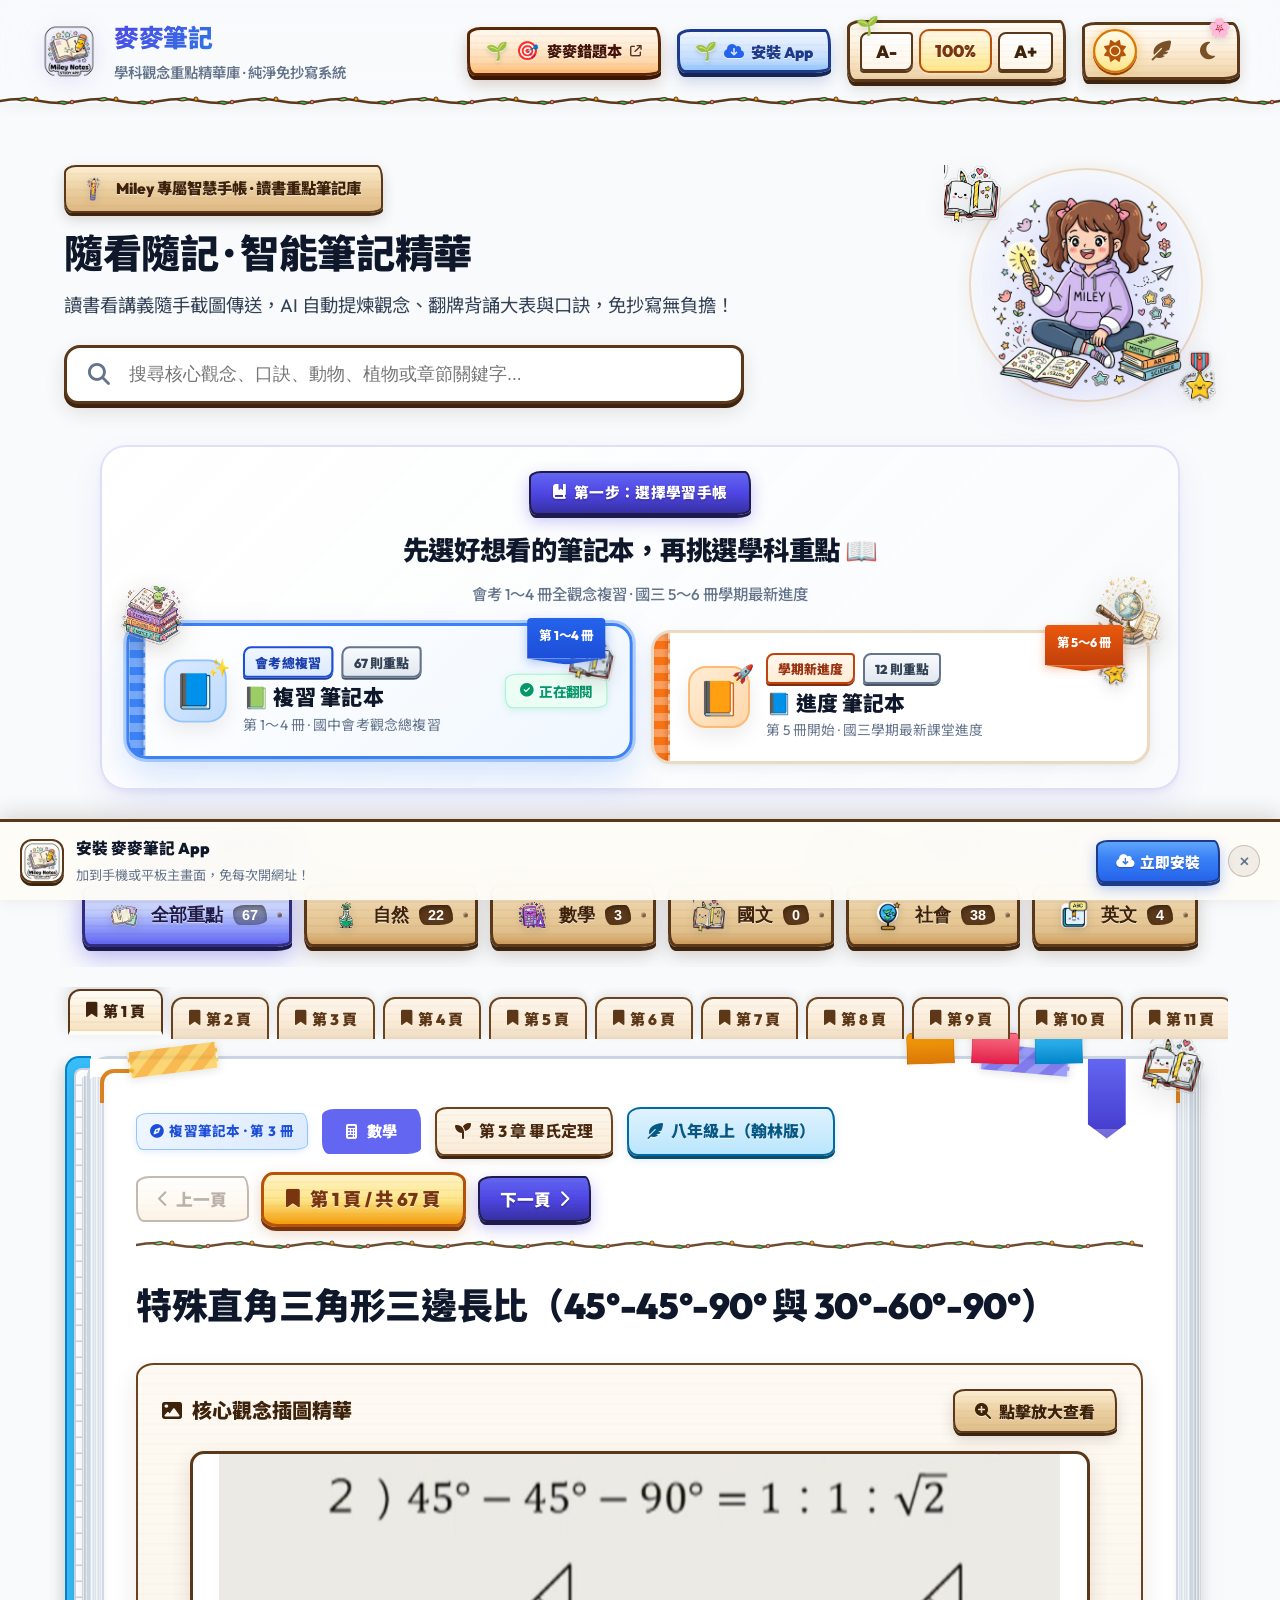
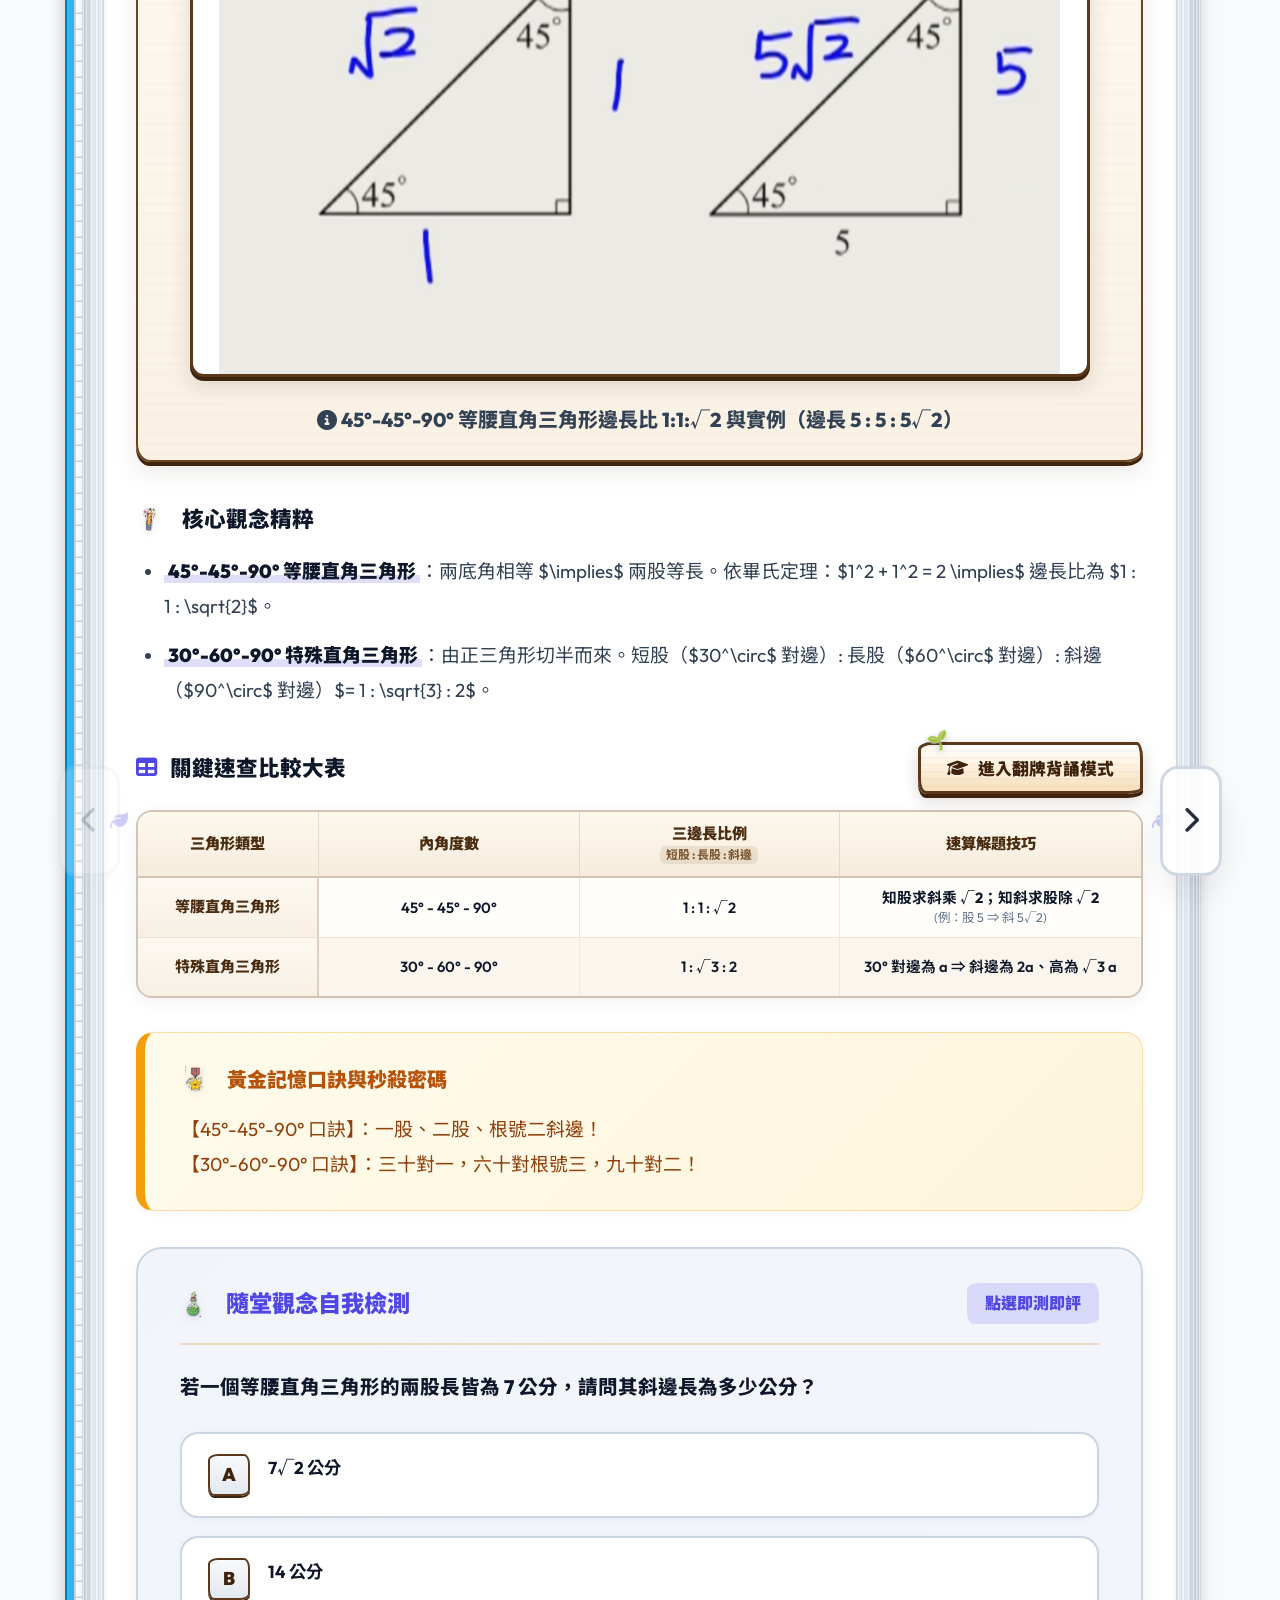
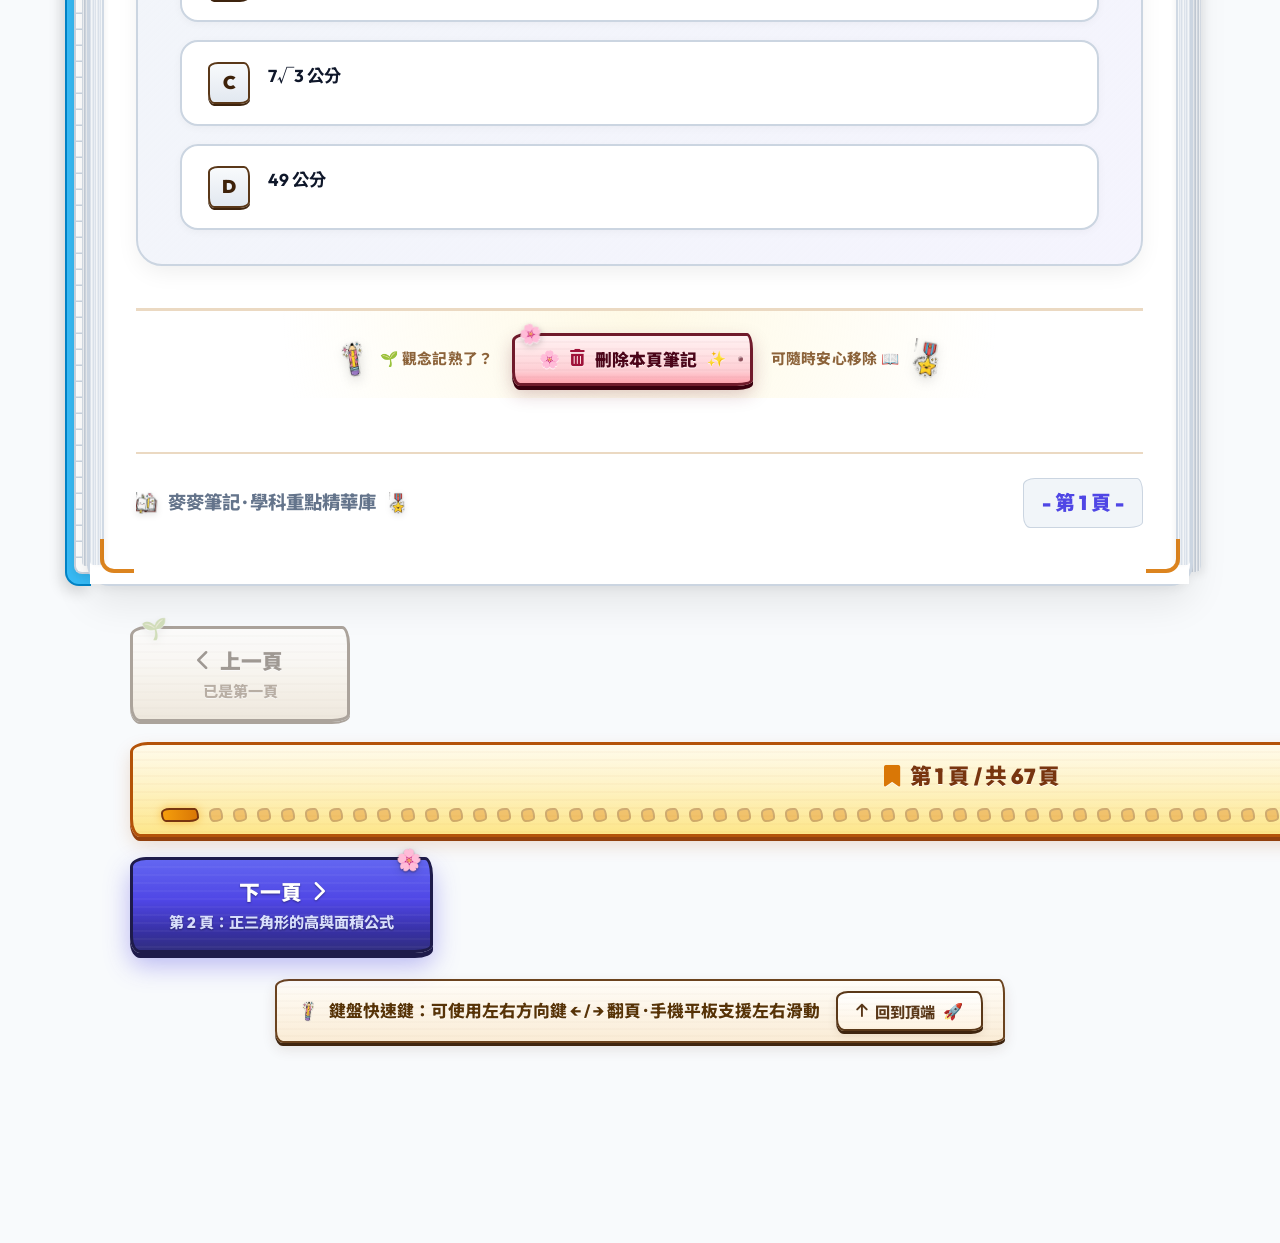
==== index.html @ 26e1e772 "feat(social): 收錄犯罪追訴與審判程序(告訴/告發/自首/公訴vs自訴)核心重點筆記" ====
<!DOCTYPE html>
<html lang="zh-TW" data-theme="light">
<head>
  <meta charset="UTF-8">
  <meta name="viewport" content="width=device-width, initial-scale=1.0, maximum-scale=5.0, user-scalable=yes">
  <link rel="icon" href="data:image/svg+xml,<svg xmlns=%22http://www.w3.org/2000/svg%22 viewBox=%220 0 100 100%22><text y=%22.9em%22 font-size=%2290%22>📚</text></svg>">
  <title>麥麥筆記 | 智慧手帳重點精華庫</title>

  <!-- PWA Manifest & Web App Meta -->
  <link rel="manifest" href="manifest.json">
  <meta name="theme-color" content="#4338ca">
  <meta name="mobile-web-app-capable" content="yes">
  <meta name="apple-mobile-web-app-capable" content="yes">
  <meta name="apple-mobile-web-app-status-bar-style" content="default">
  <meta name="apple-mobile-web-app-title" content="麥麥筆記">
  <link rel="apple-touch-icon" href="assets/icon-192.png">

  <!-- LINE 內嵌防呆、Standalone 檢測與 Service Worker 註冊 -->
  <script>
    (function() {
      try {
        var ua = (navigator.userAgent || '').toLowerCase();
        if (ua.indexOf('line') > -1 && window.location.search.indexOf('openExternalBrowser=1') === -1) {
          var sep = window.location.href.indexOf('?') > -1 ? '&' : '?';
          window.location.href = window.location.href + sep + 'openExternalBrowser=1';
        }
        var isPWA = (window.matchMedia && (
                        window.matchMedia('(display-mode: standalone)').matches ||
                        window.matchMedia('(display-mode: fullscreen)').matches ||
                        window.matchMedia('(display-mode: minimal-ui)').matches
                    )) ||
                    window.navigator.standalone === true ||
                    window.location.search.indexOf('source=pwa') !== -1 ||
                    localStorage.getItem('miley_notes_pwa_installed') === 'true';

        if (isPWA) {
          document.documentElement.classList.add('is-pwa-standalone');
        }
      } catch (e) {}

      // Service Worker 註冊與主動更新
      if ('serviceWorker' in navigator) {
        window.addEventListener('load', function() {
          navigator.serviceWorker.register('sw.js?v=106').then(function(reg) {
            if (typeof reg.update === 'function') reg.update();
          }).catch(function(err) {
            console.warn('SW register error:', err);
          });
        });
      }
    })();
  </script>
  
  <!-- Google Fonts & FontAwesome -->
  <link rel="preconnect" href="https://fonts.googleapis.com">
  <link rel="preconnect" href="https://fonts.gstatic.com" crossorigin>
  <link href="https://fonts.googleapis.com/css2?family=Outfit:wght@400;500;600;700;800;900&family=Noto+Sans+TC:wght@400;500;700;900&family=Fira+Code:wght@400;600&display=swap" rel="stylesheet">
  <link rel="stylesheet" href="https://cdnjs.cloudflare.com/ajax/libs/font-awesome/6.5.1/css/all.min.css">

  <!-- KaTeX for High Performance Math Formula Rendering -->
  <link rel="stylesheet" href="https://cdn.jsdelivr.net/npm/katex@0.16.8/dist/katex.min.css">
  <script defer src="https://cdn.jsdelivr.net/npm/katex@0.16.8/dist/katex.min.js"></script>
  <script defer src="https://cdn.jsdelivr.net/npm/katex@0.16.8/dist/contrib/auto-render.min.js"></script>

  <!-- Canvas Confetti for Celebration Effects -->
  <script src="https://cdn.jsdelivr.net/npm/canvas-confetti@1.6.0/dist/confetti.browser.min.js"></script>
  <!-- Project Stylesheet with Cache Buster -->
  <link rel="stylesheet" href="styles.css?v=3.3.0">
</head>
<body>

  <!-- Top Sticky Navigation Bar -->
  <nav class="top-nav">
    <div class="brand-section">
      <div class="logo-badge">
        <img src="images/illustrations/miley_brand_logo.png" alt="麥麥筆記" class="brand-logo-img">
      </div>
      <div class="brand-text">
        <h1>麥麥筆記 <span style="font-size: 0.9rem; font-weight: 700; opacity: 0.85; color: var(--primary);">Miley Notes</span></h1>
        <p>學科觀念重點精華庫 · 純淨免抄寫系統</p>
      </div>
    </div>

    <div class="top-controls">
      <!-- Cross-Link: 麥麥錯題本雙向傳送門捷徑 (卡通手繪木牌方塊) -->
      <a href="https://b0987498500-ops.github.io/Miley-wrong-book/" target="_blank" rel="noopener noreferrer" class="cross-link-portal-btn" title="前往麥麥錯題本">
        <span class="portal-wood-sprout" aria-hidden="true">🌱</span>
        <span class="cross-link-icon">🎯</span>
        <span class="cross-link-text">麥麥錯題本</span>
        <i class="fa-solid fa-arrow-up-right-from-square portal-arrow-icon" style="font-size: 0.72rem; opacity: 0.85;"></i>
      </a>

      <!-- PWA Install Button (頂部木牌安裝按鈕，已安裝App時自動隱藏) -->
      <button id="btn-top-install" class="top-install-btn" title="安裝 麥麥筆記 App 到手機或電腦" onclick="triggerPWAInstall()">
        <span class="install-wood-sprout" aria-hidden="true">🌱</span>
        <i class="fa-solid fa-cloud-arrow-down install-icon"></i>
        <span class="install-text">安裝 App</span>
      </button>

      <!-- Font Size Controller: 超有感字體放大器 (木牌造型) -->
      <div class="font-control-group" title="字體大小調節">
        <button id="btn-font-dec" class="font-btn" aria-label="縮小字體">A-</button>
        <span id="font-scale-label" class="font-scale-display">100%</span>
        <button id="btn-font-inc" class="font-btn" aria-label="放大字體">A+</button>
      </div>

      <!-- Theme Selector -->
      <div class="theme-selector" title="外觀主題切換">
        <button class="theme-btn active" data-theme="light" title="清新亮色"><i class="fa-solid fa-sun"></i></button>
        <button class="theme-btn" data-theme="eyecare" title="溫和護眼"><i class="fa-solid fa-feather-pointed"></i></button>
        <button class="theme-btn" data-theme="dark" title="沉浸深色"><i class="fa-solid fa-moon"></i></button>
      </div>
    </div>
  </nav>

  <!-- Main Container -->
  <main class="main-container">
    <!-- Hero & Search Section with Cute Vector Line Art Mascot -->
    <header class="hero-banner">
      <div class="hero-content-wrapper">
        <div class="hero-text-side">
          <div class="hero-cute-badge">
            <img src="images/illustrations/sticker_pencil.png" alt="魔法鉛筆" class="hero-badge-sticker">
            <span>Miley 專屬智慧手帳 · 讀書重點筆記庫</span>
          </div>
          <h2>隨看隨記 · 智能筆記精華</h2>
          <p class="hero-desc">讀書看講義隨手截圖傳送，AI 自動提煉觀念、翻牌背誦大表與口訣，<span class="text-nowrap">免抄寫無負擔！</span></p>
          
          <div class="search-wrapper">
            <i class="fa-solid fa-magnifying-glass search-icon"></i>
            <input type="text" id="search-input" class="search-input" placeholder="搜尋核心觀念、口訣、動物、植物或章節關鍵字..." autocomplete="off">
          </div>
        </div>

        <div class="hero-mascot-side">
          <div class="hero-mascot-frame">
            <img src="images/illustrations/miley_mascot.png" alt="麥麥吉祥物" class="hero-mascot-img">
            <img src="images/illustrations/sticker_book.png" alt="書本貼紙" class="mascot-float-sticker sticker-float-book">
            <img src="images/illustrations/sticker_star.png" alt="星星獎章" class="mascot-float-sticker sticker-float-star">
          </div>
        </div>
      </div>
    </header>

    <!-- Notebook Selector Deck (兩本手帳筆記本：複習 1~4 冊 vs. 進度 5~6 冊) -->
    <section class="notebook-shelf-container" aria-label="學習手帳筆記本選擇">
      <div class="notebook-shelf-header">
        <div class="shelf-decor-illustration decor-shelf-left" aria-hidden="true">
          <img src="images/illustrations/decor_books_stack.png" alt="書堆裝飾" class="shelf-decor-img">
        </div>
        <div class="shelf-pill-tag">
          <i class="fa-solid fa-book-bookmark"></i>
          <span>第一步：選擇學習手帳</span>
        </div>
        <h3 class="shelf-title">先選好想看的筆記本，再挑選學科重點 📖</h3>
        <p class="shelf-subtitle">會考 1～4 冊全觀念複習 · 國三 5～6 冊學期最新進度</p>
        <div class="shelf-decor-illustration decor-shelf-right" aria-hidden="true">
          <img src="images/illustrations/decor_study_globe.png" alt="地球儀裝飾" class="shelf-decor-img">
        </div>
      </div>

      <div class="notebook-cards-grid">
        <!-- 筆記本 1: 複習手帳 (第 1～4 冊) -->
        <button type="button" class="notebook-card active nb-review-card" data-stage="review" id="nb-card-review" aria-pressed="true">
          <div class="nb-leather-band"></div>
          <div class="nb-ribbon-bookmark">
            <span class="ribbon-tail"></span>
            <span class="ribbon-text">第 1～4 冊</span>
          </div>
          <div class="nb-card-inner">
            <div class="nb-cover-icon-wrap">
              <span class="nb-cover-emoji">📘</span>
              <div class="nb-cover-sparkle">✨</div>
            </div>
            <div class="nb-card-details">
              <div class="nb-badge-row">
                <span class="nb-type-pill pill-review">會考總複習</span>
                <span class="nb-count-pill" id="badge-review-total">8 則重點</span>
              </div>
              <h4 class="nb-book-title">📗 複習 筆記本</h4>
              <p class="nb-book-desc">第 1～4 冊 · 國中會考觀念總複習</p>
            </div>
            <img src="images/illustrations/sticker_book.png" alt="書本魔法貼紙" class="nb-floating-sticker nb-sticker-book" loading="lazy">
            <div class="nb-active-stamp">
              <i class="fa-solid fa-circle-check"></i>
              <span>正在翻閱</span>
            </div>
          </div>
        </button>

        <!-- 筆記本 2: 進度手帳 (第 5～6 冊) -->
        <button type="button" class="notebook-card nb-progress-card" data-stage="progress" id="nb-card-progress" aria-pressed="false">
          <div class="nb-leather-band"></div>
          <div class="nb-ribbon-bookmark progress-ribbon">
            <span class="ribbon-tail"></span>
            <span class="ribbon-text">第 5～6 冊</span>
          </div>
          <div class="nb-card-inner">
            <div class="nb-cover-icon-wrap">
              <span class="nb-cover-emoji">📙</span>
              <div class="nb-cover-sparkle">🚀</div>
            </div>
            <div class="nb-card-details">
              <div class="nb-badge-row">
                <span class="nb-type-pill pill-progress">學期新進度</span>
                <span class="nb-count-pill" id="badge-progress-total">3 則重點</span>
              </div>
              <h4 class="nb-book-title">📘 進度 筆記本</h4>
              <p class="nb-book-desc">第 5 冊開始 · 國三學期最新課堂進度</p>
            </div>
            <img src="images/illustrations/sticker_star.png" alt="星星獎章貼紙" class="nb-floating-sticker nb-sticker-star" loading="lazy">
            <div class="nb-active-stamp">
              <i class="fa-solid fa-circle-check"></i>
              <span>正在翻閱</span>
            </div>
          </div>
        </button>
      </div>
    </section>

    <!-- Subject Tabs with Cute Hand-Drawn Wooden Plank Buttons (第二步：挑選學科) -->
    <div class="tabs-scroll-container">
      <div class="subject-step-bar">
        <span class="subject-step-tag"><i class="fa-solid fa-arrow-down-long"></i> 第二步：挑選學科重點</span>
        <span class="current-stage-indicator" id="current-stage-indicator">目前手帳：<b>📘 第 1～4 冊 複習手帳</b></span>
      </div>
      <div class="subject-tabs">
        <button class="subject-tab-btn active tab-btn-all" data-subject="all">
          <img src="images/illustrations/tab_all.png" alt="全部" class="tab-cute-icon">
          <span>全部重點</span>
          <span class="badge-count">4</span>
        </button>
        <button class="subject-tab-btn tab-btn-science" data-subject="science">
          <img src="images/illustrations/tab_science.png" alt="自然" class="tab-cute-icon">
          <span>自然</span>
          <span class="badge-count">4</span>
        </button>
        <button class="subject-tab-btn tab-btn-math" data-subject="math">
          <img src="images/illustrations/tab_math.png" alt="數學" class="tab-cute-icon">
          <span>數學</span>
          <span class="badge-count">0</span>
        </button>
        <button class="subject-tab-btn tab-btn-chinese" data-subject="chinese">
          <img src="images/illustrations/tab_chinese.png" alt="國文" class="tab-cute-icon">
          <span>國文</span>
          <span class="badge-count">0</span>
        </button>
        <button class="subject-tab-btn tab-btn-social" data-subject="social">
          <img src="images/illustrations/tab_social.png" alt="社會" class="tab-cute-icon">
          <span>社會</span>
          <span class="badge-count">1</span>
        </button>
        <button class="subject-tab-btn tab-btn-english" data-subject="english">
          <img src="images/illustrations/tab_english.png" alt="英文" class="tab-cute-icon">
          <span>英文</span>
          <span class="badge-count">0</span>
        </button>
      </div>
    </div>



    <!-- Dynamic Notes Container (Book Mode / List Mode) -->
    <section id="notes-container" class="notes-content-area">
      <!-- Injected by app.js -->
    </section>
  </main>

  <!-- Cute Floating Back-to-Top Button (不管在哪裡都能一鍵秒回頂端) -->
  <button id="btn-back-to-top" class="back-to-top-btn" onclick="scrollToTop()" aria-label="回到最頂端" title="飛回頂端 🚀">
    <div class="btt-inner">
      <span class="btt-sprout" aria-hidden="true">🌱</span>
      <div class="btt-avatar-box">
        <img src="images/illustrations/miley_mascot.png" alt="麥麥" class="btt-avatar-img">
        <span class="btt-sparkle" aria-hidden="true">✨</span>
      </div>
      <div class="btt-arrow-icon" aria-hidden="true">
        <i class="fa-solid fa-chevron-up"></i>
      </div>
      <span class="btt-label">回頂端</span>
    </div>
    <div class="btt-tooltip" aria-hidden="true">
      <span>咻～回到最上方！🚀</span>
    </div>
  </button>

  <!-- High Definition Image Lightbox Modal -->
  <div id="image-lightbox" class="image-lightbox" onclick="closeLightbox(event)">
    <div class="lightbox-dialog" onclick="event.stopPropagation()">
      <button class="lightbox-close-btn" onclick="closeLightbox()" title="關閉放大視窗 (Esc)">&times;</button>
      <img id="lightbox-img" src="" alt="教學重點高清大圖">
      <div id="lightbox-caption" class="lightbox-caption"></div>
    </div>
  </div>

  <!-- 刪除本頁筆記二次確認彈窗 -->
  <div id="delete-confirm-modal" class="modal-backdrop-custom" onclick="closeDeleteModal(event)">
    <div class="modal-dialog-custom delete-dialog" onclick="event.stopPropagation()">
      <button class="modal-close-icon" onclick="closeDeleteModal()" title="關閉">&times;</button>
      <div class="modal-cute-mascot-header">
        <div class="modal-mascot-frame">
          <img src="images/illustrations/miley_mascot.png" alt="麥麥吉祥物" class="modal-mascot-img">
          <img src="images/illustrations/sticker_star.png" alt="星星獎章" class="modal-mascot-sparkle-star">
        </div>
        <div class="modal-cute-wood-badge">
          <span>🌱 手帳筆記整理 · 依需留存</span>
        </div>
      </div>
      <h3 class="modal-title">確定要刪除這頁筆記嗎？</h3>
      <div class="delete-note-preview" id="delete-note-preview-title">
        <!-- 顯示要刪除的筆記標題 -->
      </div>
      <p class="modal-tip">
        <i class="fa-solid fa-circle-info"></i> 觀念都已經熟記了嗎？確認刪除後將會直接從手帳中移除喔！
      </p>
      <div class="modal-btn-row">
        <button type="button" class="btn-modal-cancel" onclick="closeDeleteModal()">
          <i class="fa-solid fa-arrow-left"></i> 取消保留
        </button>
        <button type="button" class="btn-modal-confirm-delete" id="btn-confirm-delete" onclick="executeDeleteCurrentNote()">
          <i class="fa-solid fa-trash-can"></i> 確認刪除本頁
        </button>
      </div>
    </div>
  </div>

  <!-- App Bottom Install Prompt Bar (手機/平板常駐安裝提示條，Standalone模式自動隱藏) -->
  <div id="pwa-bottom-bar" class="pwa-bottom-install-banner">
    <div class="pwa-bottom-content">
      <img src="assets/icon-192.png" alt="麥麥筆記" class="pwa-banner-icon">
      <div class="pwa-banner-text">
        <strong>安裝 麥麥筆記 App</strong>
        <span>加到手機或平板主畫面，免每次開網址！</span>
      </div>
    </div>
    <div class="pwa-banner-actions">
      <button class="btn-pwa-install-action" onclick="triggerPWAInstall()">
        <i class="fa-solid fa-cloud-arrow-down"></i> 立即安裝
      </button>
      <button class="btn-pwa-banner-close" onclick="dismissPWABanner()" title="關閉提示" aria-label="關閉提示">&times;</button>
    </div>
  </div>

  <!-- iOS Safari 加入主畫面教學彈窗 -->
  <div id="iosInstallModal" class="modal-backdrop-custom hidden" onclick="closeModalOnBackdrop(event, 'iosInstallModal')">
    <div class="modal-dialog-custom guide-dialog" onclick="event.stopPropagation()">
      <button class="modal-close-icon" onclick="document.getElementById('iosInstallModal').classList.add('hidden')" title="關閉">&times;</button>
      <div class="modal-cute-mascot-header">
        <div class="modal-mascot-frame">
          <img src="assets/icon-192.png" alt="麥麥筆記 App" class="modal-mascot-img" style="border-radius: 16px;">
          <img src="images/illustrations/sticker_star.png" alt="星星獎章" class="modal-mascot-sparkle-star">
        </div>
        <div class="modal-cute-wood-badge">
          <span>🍏 iPhone / iPad 加入桌面教學</span>
        </div>
      </div>
      <h3 class="modal-title">加到主畫面 · 就像原生 App！</h3>
      <div class="guide-steps-list">
        <div class="guide-step-item">
          <div class="step-num">1</div>
          <div class="step-detail">點擊 Safari 瀏覽器底部的 <strong>「分享」圖示 📤</strong>（方框帶向上箭頭）</div>
        </div>
        <div class="guide-step-item">
          <div class="step-num">2</div>
          <div class="step-detail">在分享選單中往下滑動，點選 <strong>「加入主畫面」 ➕</strong></div>
        </div>
        <div class="guide-step-item">
          <div class="step-num">3</div>
          <div class="step-detail">點擊右上角的 <strong>「新增」</strong>，即可隨時在桌面一鍵開啟手帳筆記！</div>
        </div>
      </div>
      <div class="modal-btn-row" style="margin-top: 18px;">
        <button type="button" class="btn-modal-cancel" style="flex: 1;" onclick="document.getElementById('iosInstallModal').classList.add('hidden')">
          我知道了 👍
        </button>
      </div>
    </div>
  </div>

  <!-- Android / 桌面通用安裝教學彈窗 (備援) -->
  <div id="androidInstallGuideModal" class="modal-backdrop-custom hidden" onclick="closeModalOnBackdrop(event, 'androidInstallGuideModal')">
    <div class="modal-dialog-custom guide-dialog" onclick="event.stopPropagation()">
      <button class="modal-close-icon" onclick="document.getElementById('androidInstallGuideModal').classList.add('hidden')" title="關閉">&times;</button>
      <div class="modal-cute-mascot-header">
        <div class="modal-mascot-frame">
          <img src="assets/icon-192.png" alt="麥麥筆記 App" class="modal-mascot-img" style="border-radius: 16px;">
          <img src="images/illustrations/sticker_star.png" alt="星星獎章" class="modal-mascot-sparkle-star">
        </div>
        <div class="modal-cute-wood-badge">
          <span>📲 安裝至主畫面教學</span>
        </div>
      </div>
      <h3 class="modal-title">加到主畫面 · 隨點隨開</h3>
      <div class="guide-steps-list">
        <div class="guide-step-item">
          <div class="step-num">1</div>
          <div class="step-detail">點擊瀏覽器右上角的 <strong>選單圖示 ⋮</strong></div>
        </div>
        <div class="guide-step-item">
          <div class="step-num">2</div>
          <div class="step-detail">選擇 <strong>「安裝應用程式」</strong> 或 <strong>「加到主畫面」</strong></div>
        </div>
        <div class="guide-step-item">
          <div class="step-num">3</div>
          <div class="step-detail">確認新增後，就能直接在桌面開啟麥麥筆記 App 囉！</div>
        </div>
      </div>
      <div class="modal-btn-row" style="margin-top: 18px;">
        <button type="button" class="btn-modal-cancel" style="flex: 1;" onclick="document.getElementById('androidInstallGuideModal').classList.add('hidden')">
          我知道了 👍
        </button>
      </div>
    </div>
  </div>

  <!-- Scripts with Cache Buster -->
  <script src="notes_data.js?v=2.8.3"></script>
  <script src="app.js?v=2.8.3"></script>
</body>
</html>
---- styles.css ----
/* 麥麥筆記 (Miley's Study Notes) - 旗艦大字護眼 UI/UX 尊榮版 v1.1.0 */

:root {
  --font-scale: 1.0;
  
  /* Primary & Brand */
  --primary: #4f46e5;
  --primary-hover: #4338ca;
  --primary-light: #eef2ff;
  --primary-glow: rgba(79, 70, 229, 0.25);
  
  /* Subject Colors */
  --subj-math: #6366f1;
  --subj-science: #10b981;
  --subj-chinese: #f43f5e;
  --subj-social: #f59e0b;
  --subj-english: #06b6d4;
  
  /* Light Theme */
  --bg-body: #f8fafc;
  --bg-surface: #ffffff;
  --bg-card: #ffffff;
  --bg-secondary: #f1f5f9;
  --bg-table-header: #eef2ff;
  --bg-table-zebra: #fcfdfe;
  --border-color: #cbd5e1;
  --border-subtle: #e2e8f0;
  
  --text-primary: #0f172a;
  --text-secondary: #334155;
  --text-muted: #64748b;
  
  --callout-bg: #fffbeb;
  --callout-border: #f59e0b;
  --callout-text: #92400e;
  
  --example-bg: #ecfdf5;
  --example-border: #10b981;
  --example-text: #065f46;
  
  --shadow-sm: 0 2px 8px rgba(0, 0, 0, 0.04);
  --shadow-md: 0 8px 24px -4px rgba(0, 0, 0, 0.08);
  --shadow-lg: 0 18px 40px -6px rgba(0, 0, 0, 0.12);
  --shadow-xl: 0 24px 56px -8px rgba(79, 70, 229, 0.15);
  
  --radius-sm: 12px;
  --radius-md: 18px;
  --radius-lg: 26px;
  --radius-full: 12px 6px 14px 7px / 7px 14px 6px 12px;
  
  --transition: all 0.24s cubic-bezier(0.4, 0, 0.2, 1);

  /* Open Book Design Tokens */
  --book-leather: #312e81;
  --book-edge-shadow: rgba(0, 0, 0, 0.16);
  --book-corner-gold: #d97706;
  --book-spine-gutter: rgba(0, 0, 0, 0.06);
  --book-paper-glow: rgba(79, 70, 229, 0.12);
}

/* Dark Theme */
[data-theme="dark"] {
  --bg-body: #0b1120;
  --bg-surface: #1e293b;
  --bg-card: #182234;
  --bg-secondary: #0f172a;
  --bg-table-header: #1e2942;
  --bg-table-zebra: #141d2e;
  --border-color: #334155;
  --border-subtle: #1e293b;
  
  --text-primary: #f8fafc;
  --text-secondary: #cbd5e1;
  --text-muted: #94a3b8;
  
  --callout-bg: #272010;
  --callout-border: #f59e0b;
  --callout-text: #fef3c7;
  
  --example-bg: #062b1e;
  --example-border: #10b981;
  --example-text: #a7f3d0;
  
  --shadow-md: 0 8px 24px rgba(0, 0, 0, 0.5);
  --shadow-lg: 0 18px 42px rgba(0, 0, 0, 0.65);

  /* Open Book Dark Tokens */
  --book-leather: #090d16;
  --book-edge-shadow: rgba(0, 0, 0, 0.6);
  --book-corner-gold: #f59e0b;
  --book-spine-gutter: rgba(0, 0, 0, 0.35);
  --book-paper-glow: rgba(99, 102, 241, 0.2);
}

/* Eye-care Theme */
[data-theme="eyecare"] {
  --bg-body: #f5ede1;
  --bg-surface: #fcf8f2;
  --bg-card: #fcf8f2;
  --bg-secondary: #ebe2d3;
  --bg-table-header: #f2e9dc;
  --bg-table-zebra: #f9f4ec;
  --border-color: #d8caba;
  --border-subtle: #ede1ce;
  
  --text-primary: #2d241e;
  --text-secondary: #4a3d31;
  --text-muted: #7d6b5b;
  
  --callout-bg: #faeed2;
  --callout-border: #d97706;
  --callout-text: #573307;
  
  --example-bg: #e6f2e2;
  --example-border: #059669;
  --example-text: #174218;

  /* Open Book Eye-care Tokens */
  --book-leather: #573307;
  --book-edge-shadow: rgba(87, 51, 7, 0.18);
  --book-corner-gold: #b45309;
  --book-spine-gutter: rgba(87, 51, 7, 0.06);
  --book-paper-glow: rgba(217, 119, 6, 0.12);
}

* {
  margin: 0;
  padding: 0;
  box-sizing: border-box;
}

/* 核心：將根字級固定為標準 16px，整體版面邊框與外框永不變形！字體縮放連動 --font-scale 僅作用於閱讀文字 */
html {
  font-size: 16px;
  scroll-behavior: smooth;
}

body {
  font-family: 'Outfit', 'Noto Sans TC', -apple-system, BlinkMacSystemFont, "Segoe UI", Roboto, sans-serif;
  background-color: var(--bg-body);
  color: var(--text-primary);
  line-height: 1.8;
  font-size: 1.05rem;
  transition: background-color 0.3s ease, color 0.3s ease;
  min-height: 100vh;
  overflow-x: hidden;
}

/* Top Sticky Navigation Bar - 頂部導航欄 (依圖一指示替換單調線條為可愛手繪樹枝嫩葉分隔線) */
.top-nav {
  position: sticky;
  top: 0;
  z-index: 1000;
  backdrop-filter: blur(20px);
  -webkit-backdrop-filter: blur(20px);
  background-color: rgba(var(--bg-surface), 0.94);
  border-bottom: none;
  padding: 16px 40px;
  display: flex;
  align-items: center;
  justify-content: space-between;
  box-shadow: 0 4px 14px rgba(62, 36, 14, 0.05);
  position: relative;
}

/* 🌿 頂部手繪綠葉花苞樹枝裝飾分隔線 (圖一紅框修正：徹底替換單調灰色直線) */
.top-nav::after {
  content: '';
  position: absolute;
  bottom: -4px;
  left: 0;
  right: 0;
  height: 12px;
  background-image: url("data:image/svg+xml,%3Csvg xmlns='http://www.w3.org/2000/svg' viewBox='0 0 80 12' width='80' height='12'%3E%3Cpath d='M0,6 Q20,2 40,6 T80,6' fill='none' stroke='%235a3819' stroke-width='2.5' stroke-linecap='round'/%3E%3Cpath d='M18,5 Q24,1 28,4 Q24,7 18,5 Z' fill='%234ade80' stroke='%235a3819' stroke-width='1.2'/%3E%3Ccircle cx='36' cy='4' r='2' fill='%23f59e0b' stroke='%235a3819' stroke-width='1'/%3E%3Cpath d='M58,7 Q64,11 68,8 Q64,5 58,7 Z' fill='%2322c55e' stroke='%235a3819' stroke-width='1.2'/%3E%3Ccircle cx='72' cy='7' r='1.8' fill='%23fb7185' stroke='%235a3819' stroke-width='1'/%3E%3C/svg%3E");
  background-repeat: repeat-x;
  background-size: 80px 12px;
  pointer-events: none;
  z-index: 10;
}

.brand-section {
  display: flex;
  align-items: center;
  gap: 16px;
}

.logo-badge {
  width: 58px;
  height: 58px;
  min-width: 58px;
  border-radius: var(--radius-md);
  background: transparent;
  display: flex;
  align-items: center;
  justify-content: center;
  position: relative;
}

.brand-logo-img {
  width: 56px;
  height: 56px;
  object-fit: contain;
  filter: drop-shadow(0 4px 12px rgba(79, 70, 229, 0.28));
  animation: logoBob 3.5s ease-in-out infinite;
  transition: transform 0.3s ease;
}

.logo-badge:hover .brand-logo-img {
  transform: scale(1.15) rotate(-6deg);
}

@keyframes logoBob {
  0%, 100% {
    transform: translateY(0px) rotate(0deg);
  }
  50% {
    transform: translateY(-4px) rotate(3deg);
  }
}

.brand-text h1 {
  font-size: 1.55rem;
  font-weight: 900;
  letter-spacing: -0.02em;
  background: linear-gradient(135deg, #4f46e5, #0ea5e9);
  -webkit-background-clip: text;
  -webkit-text-fill-color: transparent;
  display: flex;
  align-items: center;
  gap: 10px;
}

.brand-text p {
  font-size: 0.9rem;
  font-weight: 600;
  color: var(--text-muted);
}

/* ========================================================
   🪵 頂部控制面板 - 卡通木牌造型 (Font Controller & Theme Selector)
   徹底告別平淡膠囊，融入溫暖手繪木板、嫩芽萌角與 3D 浮雕質感！
   ======================================================== */
.top-controls {
  display: flex;
  align-items: center;
  gap: 16px;
}

/* 🪵 字體調節木牌 (Cartoon Wooden Font Controller) */
.font-control-group {
  display: flex;
  align-items: center;
  gap: 6px;
  padding: 6px 10px;
  /* 卡通手切小木牌自然不規則圓角 */
  border-radius: 14px 6px 16px 8px / 8px 16px 6px 14px;
  border: 3px solid #5a3819;
  background:
    repeating-linear-gradient(
      180deg,
      transparent 0px,
      transparent 5px,
      rgba(110, 68, 28, 0.06) 6px,
      transparent 7px
    ),
    linear-gradient(180deg, #fffcf6 0%, #fef3e2 35%, #f6dfbc 75%, #ebd1a6 100%);
  box-shadow:
    0 4px 0 #3e240e,
    0 6px 14px rgba(62, 36, 14, 0.16);
  position: relative;
  animation: woodTabFloat 4.6s ease-in-out infinite alternate;
}

/* 木牌角落嫩芽點綴 */
.font-control-group::before {
  content: '🌱';
  position: absolute;
  top: -14px;
  left: 6px;
  font-size: 1.15rem;
  filter: drop-shadow(0 2px 4px rgba(0, 0, 0, 0.15));
  animation: sproutSway 3.2s ease-in-out infinite alternate;
  pointer-events: none;
}

.font-btn {
  background:
    repeating-linear-gradient(180deg, transparent 0px, transparent 4px, rgba(110, 68, 28, 0.04) 5px, transparent 6px),
    linear-gradient(180deg, #ffffff 0%, #fef6ea 100%);
  border: 2px solid #5a3819;
  color: #3e220a;
  padding: 6px 14px;
  font-size: 1.1rem;
  font-weight: 900;
  cursor: pointer;
  border-radius: 8px 4px 8px 4px;
  box-shadow: 0 2px 0 #5a3819;
  transition: all 0.2s cubic-bezier(0.34, 1.56, 0.64, 1);
  font-family: inherit;
  user-select: none;
}

.font-btn:hover {
  background: linear-gradient(180deg, #fffaf2 0%, #fae8cc 100%);
  color: #2b1403;
  transform: translateY(-2px) scale(1.05);
  box-shadow: 0 4px 0 #5a3819, 0 4px 10px rgba(62, 36, 14, 0.18);
}

.font-btn:active {
  transform: translateY(2px);
  box-shadow: 0 0 0 #5a3819;
}

/* 中間字體大小黃金手帳印章 */
.font-scale-display {
  padding: 5px 14px;
  font-size: 1.05rem;
  font-weight: 900;
  color: #78350f;
  background:
    repeating-linear-gradient(180deg, transparent 0px, transparent 4px, rgba(180, 83, 9, 0.05) 5px, transparent 6px),
    linear-gradient(180deg, #fffbeb 0%, #fef3c7 40%, #fde68a 100%);
  border: 2px solid #b45309;
  border-radius: 10px;
  min-width: 68px;
  text-align: center;
  cursor: pointer;
  box-shadow: inset 0 1px 3px rgba(180, 83, 9, 0.15), 0 1px 2px rgba(255, 255, 255, 0.6);
  user-select: none;
  transition: all 0.2s ease;
  text-shadow: 0 1px 0 rgba(255, 255, 255, 0.8);
}

.font-scale-display:hover {
  transform: scale(1.05);
  background: linear-gradient(180deg, #ffffff 0%, #fef08a 100%);
}

/* 🌸 外觀主題切換木牌 (Cartoon Wooden Theme Selector) */
.theme-selector {
  display: flex;
  align-items: center;
  gap: 6px;
  padding: 6px 10px;
  border-radius: 14px 8px 16px 6px / 6px 16px 8px 14px;
  border: 3px solid #5a3819;
  background:
    repeating-linear-gradient(
      180deg,
      transparent 0px,
      transparent 5px,
      rgba(110, 68, 28, 0.06) 6px,
      transparent 7px
    ),
    linear-gradient(180deg, #fffcf6 0%, #fef3e2 35%, #f6dfbc 75%, #ebd1a6 100%);
  box-shadow:
    0 4px 0 #3e240e,
    0 6px 14px rgba(62, 36, 14, 0.16);
  position: relative;
  animation: woodTabFloat 4.6s ease-in-out infinite alternate;
  animation-delay: 0.5s;
}

/* 木牌角落粉櫻點綴 */
.theme-selector::before {
  content: '🌸';
  position: absolute;
  top: -14px;
  right: 6px;
  font-size: 1.15rem;
  filter: drop-shadow(0 2px 4px rgba(0, 0, 0, 0.15));
  animation: sproutSway 3.6s ease-in-out infinite alternate;
  pointer-events: none;
}

.theme-btn {
  background: transparent;
  border: 2px solid transparent;
  color: #7a5028;
  width: 40px;
  height: 40px;
  border-radius: 50%;
  cursor: pointer;
  display: flex;
  align-items: center;
  justify-content: center;
  font-size: 1.25rem;
  transition: all 0.22s cubic-bezier(0.34, 1.56, 0.64, 1);
}

.theme-btn:hover {
  color: #3e220a;
  transform: translateY(-2px) scale(1.15);
}

/* 選中狀態：立體萌系徽章 */
.theme-btn.active {
  transform: scale(1.1);
}

/* 亮色主題啟用 */
[data-theme="light"] .theme-btn[data-theme="light"].active {
  background: linear-gradient(180deg, #fffbeb 0%, #fde68a 100%);
  border-color: #d97706;
  color: #b45309;
  box-shadow: 0 2px 0 #92400e, 0 0 10px rgba(245, 158, 11, 0.45);
}

/* 護眼主題啟用 */
[data-theme="eyecare"] .theme-btn[data-theme="eyecare"].active {
  background: linear-gradient(180deg, #ecfdf5 0%, #a7f3d0 100%);
  border-color: #059669;
  color: #047857;
  box-shadow: 0 2px 0 #065f46, 0 0 10px rgba(16, 185, 129, 0.45);
}

/* 暗色主題啟用 */
[data-theme="dark"] .theme-btn[data-theme="dark"].active {
  background: linear-gradient(180deg, #312e81 0%, #1e1b4b 100%);
  border-color: #6366f1;
  color: #fbbf24;
  box-shadow: 0 2px 0 #1e1b4b, 0 0 10px rgba(99, 102, 241, 0.5);
}

/* 護眼與暗黑主題下的控制木牌微調 */
[data-theme="eyecare"] .font-control-group,
[data-theme="eyecare"] .theme-selector {
  border-color: #6e441c;
  background:
    repeating-linear-gradient(180deg, transparent 0px, transparent 5px, rgba(110, 68, 28, 0.06) 6px, transparent 7px),
    linear-gradient(180deg, #fefbf4 0%, #fbf1df 40%, #edd8b4 100%);
}

[data-theme="dark"] .font-control-group,
[data-theme="dark"] .theme-selector {
  border-color: #4a2d12;
  background:
    repeating-linear-gradient(180deg, transparent 0px, transparent 5px, rgba(0, 0, 0, 0.2) 6px, transparent 7px),
    linear-gradient(180deg, #2d1e11 0%, #20140a 100%);
  box-shadow: 0 4px 0 #120a04, 0 6px 14px rgba(0, 0, 0, 0.5);
}

[data-theme="dark"] .font-btn {
  background: #3e2613;
  border-color: #5c3b1e;
  color: #fcedd0;
  box-shadow: 0 2px 0 #20140a;
}

[data-theme="dark"] .font-scale-display {
  background: #451a03;
  border-color: #92400e;
  color: #fef08a;
}

[data-theme="dark"] .theme-btn {
  color: #d8caba;
}

/* Container */
.main-container {
  max-width: 1560px;
  width: 95%;
  margin: 0 auto;
  padding: 36px 20px 140px 20px;
  position: relative;
}

/* Hero & Search - Vector Line Art Hand-drawn Style */
.hero-banner {
  padding: 16px 12px 18px 12px;
  margin-bottom: 8px;
}

.hero-content-wrapper {
  display: flex;
  align-items: center;
  justify-content: space-between;
  gap: 22px;
  max-width: 1260px;
  margin: 0 auto;
}

.hero-text-side {
  flex: 1 1 600px;
  text-align: left;
}

.hero-cute-badge {
  display: inline-flex;
  align-items: center;
  gap: 10px;
  padding: 8px 20px 8px 14px;
  background:
    repeating-linear-gradient(180deg, transparent 0px, transparent 6px, rgba(110, 68, 28, 0.06) 7px, transparent 8px),
    linear-gradient(180deg, #fcedd0 0%, #ecd0a2 50%, #deb881 100%);
  border: 2.5px solid #5a3819;
  border-radius: 12px 6px 14px 8px / 8px 14px 6px 12px;
  color: #3e220a;
  font-weight: 900;
  font-size: 0.96rem;
  margin-bottom: 16px;
  box-shadow: 0 3px 0 #3e240e, 0 6px 14px rgba(62, 36, 14, 0.18);
  transition: transform 0.2s ease;
  position: relative;
  text-shadow: 0 1px 0 rgba(255, 255, 255, 0.6);
}

.hero-cute-badge:hover {
  transform: translateY(-2px) scale(1.02);
}

.hero-badge-sticker {
  width: 26px;
  height: 26px;
  object-fit: contain;
  filter: drop-shadow(0 2px 4px rgba(0, 0, 0, 0.1));
  animation: stickerWiggle 3s ease-in-out infinite;
}

.hero-banner h2 {
  font-size: 2.45rem;
  font-weight: 900;
  margin-bottom: 12px;
  letter-spacing: -0.01em;
  color: var(--text-primary);
  line-height: 1.25;
}

.hero-banner p,
.hero-desc {
  color: var(--text-secondary);
  font-size: 1.15rem;
  max-width: 860px;
  margin: 0 0 24px 0;
  line-height: 1.7;
  text-wrap: pretty;
  word-break: keep-all;
  overflow-wrap: break-word;
}

.text-nowrap {
  white-space: nowrap;
  display: inline;
}

.search-wrapper {
  position: relative;
  max-width: 680px;
  margin: 0;
}

.search-input {
  width: 100%;
  padding: 16px 28px 16px 62px;
  font-size: 1.1rem;
  border-radius: 16px 12px 18px 14px;
  border: 3px solid #5a3819;
  background-color: var(--bg-surface);
  color: var(--text-primary);
  box-shadow: 0 4px 0 #3e240e, 0 8px 20px rgba(62, 36, 14, 0.12);
  transition: var(--transition);
  outline: none;
}

.search-input:focus {
  border-color: #3e220a;
  box-shadow: 0 4px 0 #3e220a, 0 0 0 4px rgba(222, 184, 129, 0.5);
}

.search-icon {
  position: absolute;
  left: 24px;
  top: 50%;
  transform: translateY(-50%);
  color: var(--text-muted);
  font-size: 1.35rem;
}

/* Hero Mascot Display Frame */
.hero-mascot-side {
  flex: 0 0 auto;
  display: flex;
  justify-content: center;
  align-items: center;
}

.hero-mascot-frame {
  position: relative;
  width: 260px;
  height: 260px;
  display: flex;
  align-items: center;
  justify-content: center;
}

.hero-mascot-frame::before {
  content: "";
  position: absolute;
  width: 230px;
  height: 230px;
  border-radius: 50%;
  background: radial-gradient(circle, var(--primary-light) 0%, rgba(238, 242, 255, 0.2) 70%, transparent 100%);
  border: 2.5px solid #ebd9c2;
  box-shadow: 0 0 16px rgba(235, 217, 194, 0.4);
  z-index: 1;
  animation: circleRotate 25s linear infinite;
}

.hero-mascot-img {
  width: 240px;
  height: 240px;
  object-fit: contain;
  position: relative;
  z-index: 2;
  filter: drop-shadow(0 12px 24px rgba(79, 70, 229, 0.18));
  animation: mascotHover 4s ease-in-out infinite;
  transition: transform 0.3s ease;
}

.hero-mascot-img:hover {
  transform: scale(1.06) rotate(2deg);
}

.mascot-float-sticker {
  position: absolute;
  z-index: 3;
  object-fit: contain;
  filter: drop-shadow(0 4px 10px rgba(0, 0, 0, 0.12));
  pointer-events: none;
}

.sticker-float-book {
  top: 10px;
  left: -12px;
  width: 58px;
  height: 58px;
  animation: stickerFloatA 3.6s ease-in-out infinite;
}

.sticker-float-star {
  bottom: 12px;
  right: -8px;
  width: 54px;
  height: 54px;
  animation: stickerFloatB 4.2s ease-in-out infinite;
}

@keyframes mascotHover {
  0%, 100% {
    transform: translateY(0px) rotate(0deg);
  }
  50% {
    transform: translateY(-8px) rotate(1deg);
  }
}

@keyframes stickerFloatA {
  0%, 100% {
    transform: translateY(0px) rotate(-6deg);
  }
  50% {
    transform: translateY(-10px) rotate(4deg);
  }
}

@keyframes stickerFloatB {
  0%, 100% {
    transform: translateY(0px) rotate(8deg);
  }
  50% {
    transform: translateY(-8px) rotate(-4deg);
  }
}

@keyframes stickerWiggle {
  0%, 100% { transform: rotate(0deg); }
  25% { transform: rotate(-8deg); }
  75% { transform: rotate(8deg); }
}

@keyframes circleRotate {
  0% { transform: rotate(0deg); }
  100% { transform: rotate(360deg); }
}

/* ========================================================
   📚 學習手帳筆記本選擇書架 (Notebook Shelf & Stage Switcher)
   極致精裝立體手帳造型、活頁書脊、絲帶書籤與徽章質感
   ======================================================== */
.notebook-shelf-container {
  max-width: 1080px;
  margin: 12px auto 28px auto;
  padding: 24px 28px;
  background: linear-gradient(135deg, rgba(255, 255, 255, 0.96) 0%, rgba(248, 250, 252, 0.9) 100%);
  border: 2px solid rgba(79, 70, 229, 0.16);
  border-radius: var(--radius-lg);
  box-shadow: 
    0 4px 6px -1px rgba(0, 0, 0, 0.05),
    0 14px 36px -4px rgba(79, 70, 229, 0.09);
  backdrop-filter: blur(10px);
  position: relative;
  z-index: 10;
}

.notebook-shelf-header {
  text-align: center;
  margin-bottom: 22px;
}

.shelf-pill-tag {
  display: inline-flex;
  align-items: center;
  gap: 8px;
  padding: 7px 22px;
  background: linear-gradient(180deg, #6366f1 0%, #4f46e5 50%, #3730a3 100%);
  color: #ffffff;
  font-size: 0.92rem;
  font-weight: 900;
  border-radius: 12px 6px 14px 7px / 7px 14px 6px 12px;
  border: 2.5px solid #1e1b4b;
  box-shadow: 0 3px 0 #1e1b4b, 0 6px 16px rgba(79, 70, 229, 0.32);
  margin-bottom: 12px;
  letter-spacing: 0.02em;
  text-shadow: 0 1px 2px rgba(0, 0, 0, 0.35);
  position: relative;
}

.shelf-title {
  font-size: 1.65rem;
  font-weight: 900;
  color: var(--text-primary);
  margin: 0 0 6px 0;
  letter-spacing: -0.01em;
}

.shelf-subtitle {
  font-size: 0.96rem;
  color: var(--text-muted);
  font-weight: 500;
  margin: 0;
}

.notebook-cards-grid {
  display: grid;
  grid-template-columns: repeat(2, 1fr);
  gap: 22px;
}

.notebook-card {
  position: relative;
  display: flex;
  align-items: stretch;
  background: var(--bg-surface);
  border: 3.5px solid #ebd9c2;
  border-radius: 20px;
  padding: 0;
  text-align: left;
  cursor: pointer;
  transition: all 0.32s cubic-bezier(0.34, 1.56, 0.64, 1);
  box-shadow:
    0 4px 14px rgba(0, 0, 0, 0.06),
    0 1px 3px rgba(0, 0, 0, 0.04);
  overflow: visible;
  outline: none;
  font-family: inherit;
}

/* 皮質立體活頁書脊 (Left Spine) */
.nb-leather-band {
  width: 16px;
  flex-shrink: 0;
  border-radius: 17px 0 0 17px;
  position: relative;
  background: repeating-linear-gradient(
    180deg,
    rgba(255, 255, 255, 0.3) 0px,
    rgba(255, 255, 255, 0.3) 8px,
    transparent 8px,
    transparent 16px
  );
  box-shadow: inset -2px 0 4px rgba(0, 0, 0, 0.15);
}

.nb-review-card .nb-leather-band {
  background-color: #3b82f6;
  border-right: 2px dashed rgba(255, 255, 255, 0.45);
}

.nb-progress-card .nb-leather-band {
  background-color: #f97316;
  border-right: 2px dashed rgba(255, 255, 255, 0.45);
}

/* 絲帶書籤 (Ribbon Bookmark) */
.nb-ribbon-bookmark {
  position: absolute;
  top: -8px;
  right: 24px;
  background: linear-gradient(180deg, #2563eb 0%, #1d4ed8 100%);
  color: #ffffff;
  padding: 8px 12px 14px 12px;
  font-size: 0.78rem;
  font-weight: 800;
  border-radius: 4px 4px 0 0;
  box-shadow: 0 4px 10px rgba(37, 99, 235, 0.35);
  z-index: 5;
  transition: transform 0.25s ease;
}

.nb-ribbon-bookmark.progress-ribbon {
  background: linear-gradient(180deg, #ea580c 0%, #c2410c 100%);
  box-shadow: 0 4px 10px rgba(234, 88, 12, 0.35);
}

.nb-ribbon-bookmark .ribbon-tail {
  position: absolute;
  bottom: -6px;
  left: 0;
  right: 0;
  height: 6px;
  background: inherit;
  clip-path: polygon(0% 0%, 100% 0%, 50% 100%);
}

.nb-card-inner {
  flex: 1;
  display: flex;
  align-items: center;
  gap: 16px;
  padding: 20px 22px 20px 18px;
}

.nb-cover-icon-wrap {
  width: 62px;
  height: 62px;
  border-radius: 18px;
  display: flex;
  align-items: center;
  justify-content: center;
  font-size: 2.1rem;
  flex-shrink: 0;
  position: relative;
  box-shadow: 0 8px 20px rgba(0, 0, 0, 0.08);
  transition: transform 0.3s cubic-bezier(0.34, 1.56, 0.64, 1);
}

.nb-review-card .nb-cover-icon-wrap {
  background: linear-gradient(135deg, #dbeafe 0%, #bfdbfe 100%);
  border: 2px solid #93c5fd;
}

.nb-progress-card .nb-cover-icon-wrap {
  background: linear-gradient(135deg, #ffedd5 0%, #fed7aa 100%);
  border: 2px solid #fdba74;
}

.nb-cover-sparkle {
  position: absolute;
  top: -6px;
  right: -6px;
  font-size: 1.1rem;
  animation: stickerWiggle 3s infinite ease-in-out;
}

.nb-card-details {
  flex: 1;
  min-width: 0;
}

.nb-badge-row {
  display: flex;
  align-items: center;
  gap: 8px;
  margin-bottom: 6px;
  flex-wrap: wrap;
}

.nb-type-pill {
  font-size: 0.8rem;
  font-weight: 900;
  padding: 4px 10px;
  border-radius: 8px 4px 8px 4px;
}

.pill-review {
  background: linear-gradient(180deg, #eff6ff 0%, #dbeafe 100%);
  color: #1e40af;
  border: 2px solid #1d4ed8;
  box-shadow: 0 2px 0 #1e3a8a;
}

.pill-progress {
  background: linear-gradient(180deg, #fff7ed 0%, #ffedd5 100%);
  color: #9a3412;
  border: 2px solid #c2410c;
  box-shadow: 0 2px 0 #7c2d12;
}

.nb-count-pill {
  font-size: 0.8rem;
  font-weight: 900;
  padding: 4px 10px;
  background: linear-gradient(180deg, #f8fafc 0%, #e2e8f0 100%);
  color: #334155;
  border: 2px solid #64748b;
  border-radius: 8px 4px 8px 4px;
  box-shadow: 0 2px 0 #475569;
}

/* 筆記本封面右上角可愛飄浮貼紙 (Vivid Handbook Floating Stickers) */
.nb-floating-sticker {
  position: absolute;
  top: 10px;
  right: 14px;
  width: 44px;
  height: 44px;
  object-fit: contain;
  filter: drop-shadow(0 4px 8px rgba(0, 0, 0, 0.16));
  transition: transform 0.3s cubic-bezier(0.34, 1.56, 0.64, 1);
  pointer-events: none;
  z-index: 4;
}

.nb-sticker-book {
  transform: rotate(8deg);
}

.nb-sticker-star {
  transform: rotate(-10deg);
}

.notebook-card:hover .nb-sticker-book {
  transform: rotate(18deg) scale(1.18) translateY(-4px);
}

.notebook-card:hover .nb-sticker-star {
  transform: rotate(-2deg) scale(1.18) translateY(-4px);
}

.nb-book-title {
  font-size: 1.3rem;
  font-weight: 900;
  color: var(--text-primary);
  margin: 0 0 4px 0;
  line-height: 1.3;
}

.nb-book-desc {
  font-size: 0.86rem;
  color: var(--text-muted);
  margin: 0;
  line-height: 1.45;
}

.nb-active-stamp {
  display: flex;
  align-items: center;
  gap: 6px;
  padding: 6px 14px;
  font-size: 0.84rem;
  font-weight: 800;
  border-radius: var(--radius-full);
  background-color: #ecfdf5;
  color: #059669;
  border: 1.5px solid #a7f3d0;
  box-shadow: 0 2px 8px rgba(16, 185, 129, 0.15);
  opacity: 0;
  transform: scale(0.9);
  transition: all 0.25s ease;
  white-space: nowrap;
}

/* Hover & Focus 狀態 */
.notebook-card:hover {
  transform: translateY(-5px);
  box-shadow:
    0 12px 28px rgba(0, 0, 0, 0.1),
    0 4px 10px rgba(0, 0, 0, 0.05);
}

.notebook-card:hover .nb-cover-icon-wrap {
  transform: scale(1.1) rotate(-4deg);
}

.notebook-card:hover .nb-ribbon-bookmark {
  transform: translateY(4px);
}

/* 🟢 Active 啟用狀態 (正在閱讀中) */
.notebook-card.active {
  transform: translateY(-6px) scale(1.015);
  box-shadow:
    0 16px 36px rgba(0, 0, 0, 0.12),
    0 6px 16px rgba(0, 0, 0, 0.06);
}

.nb-review-card.active {
  border-color: #3b82f6;
  background: linear-gradient(135deg, #ffffff 0%, #f0f7ff 100%);
  box-shadow:
    0 16px 36px rgba(59, 130, 246, 0.22),
    0 0 0 3px rgba(59, 130, 246, 0.35);
}

.nb-progress-card.active {
  border-color: #f97316;
  background: linear-gradient(135deg, #ffffff 0%, #fff7ed 100%);
  box-shadow:
    0 16px 36px rgba(249, 115, 22, 0.22),
    0 0 0 3px rgba(249, 115, 22, 0.35);
}

.notebook-card.active .nb-active-stamp {
  opacity: 1;
  transform: scale(1);
}

/* 第二步：學科分類步驟標籤與當前狀態列 */
.subject-step-bar {
  display: flex;
  align-items: center;
  justify-content: space-between;
  max-width: 1080px;
  margin: 0 auto 16px auto;
  padding: 0 10px;
  flex-wrap: wrap;
  gap: 10px;
}

.subject-step-tag {
  display: inline-flex;
  align-items: center;
  gap: 6px;
  font-size: 0.95rem;
  font-weight: 800;
  color: var(--primary);
  background-color: var(--primary-light);
  padding: 5px 14px;
  border-radius: var(--radius-full);
  border: 1.5px solid var(--primary);
}

.current-stage-indicator {
  font-size: 0.92rem;
  color: var(--text-secondary);
  font-weight: 600;
}

.current-stage-indicator b {
  color: var(--primary);
  font-weight: 800;
}

/* Subject Tabs */
.tabs-scroll-container {
  overflow-x: auto;
  padding: 10px 0 20px 0;
  margin: 24px 0 20px 0;
  -webkit-overflow-scrolling: touch;
}

.subject-tabs {
  display: flex;
  gap: 12px;
  justify-content: center;
  flex-wrap: wrap;
}

.tab-cute-icon {
  width: 34px;
  height: 34px;
  object-fit: contain;
  filter: drop-shadow(0 2px 4px rgba(0, 0, 0, 0.12));
  transition: transform 0.25s cubic-bezier(0.34, 1.56, 0.64, 1);
  animation: tabIconWiggle 4s ease-in-out infinite;
}

/* ========================================================
   🪵 卡通手繪小木牌學科標籤 (Cartoon Wooden Plank Subject Tabs)
   完全依據使用者提供之樹木木牌範本 (Image 2)，放大尺寸並加入自然微風上下晃動！
   ======================================================== */
.subject-tab-btn {
  display: flex;
  align-items: center;
  gap: 10px;
  padding: 11px 22px 12px 22px;
  /* 卡通手切小木牌的不規則自然鋸齒圓角造型 */
  border-radius: 14px 6px 16px 8px / 8px 16px 6px 14px;
  /* 厚實深棕色卡通線稿描邊 */
  border: 3px solid #5a3819;
  /* 溫暖蜂蜜橡木手繪木紋漸層 (與使用者圖片二色調完全一致) */
  background:
    repeating-linear-gradient(
      180deg,
      transparent 0px,
      transparent 6px,
      rgba(110, 68, 28, 0.08) 7px,
      transparent 8px
    ),
    linear-gradient(180deg, #fcedd0 0%, #ecd0a2 40%, #dfbe89 80%, #cf9d5d 100%);
  color: #3e220a;
  font-size: 1.15rem;
  font-weight: 900;
  cursor: pointer;
  transition: all 0.25s cubic-bezier(0.34, 1.56, 0.64, 1);
  /* 3D 卡通木牌厚度底影 (Bevel Depth) */
  box-shadow:
    0 4px 0 #3e240e,
    0 8px 18px rgba(62, 36, 14, 0.22);
  position: relative;
  text-shadow: 0 1px 0 rgba(255, 255, 255, 0.65);
  animation: woodTabFloat 4.2s ease-in-out infinite alternate;
}

/* 各科目木牌錯落呼吸式上下晃動 (Staggered Floating Motion) */
.subject-tab-btn:nth-child(1) { animation-delay: 0s; }
.subject-tab-btn:nth-child(2) { animation-delay: 0.4s; }
.subject-tab-btn:nth-child(3) { animation-delay: 0.8s; }
.subject-tab-btn:nth-child(4) { animation-delay: 1.2s; }
.subject-tab-btn:nth-child(5) { animation-delay: 1.6s; }
.subject-tab-btn:nth-child(6) { animation-delay: 2.0s; }

/* 木牌左上角萌系綠葉嫩芽裝飾 (Cute Sprout on Wooden Board Corner) */
.subject-tab-btn::before {
  content: '🌱';
  position: absolute;
  top: -15px;
  left: 2px;
  font-size: 1.15rem;
  line-height: 1;
  filter: drop-shadow(0 2px 3px rgba(0, 0, 0, 0.2));
  transform: rotate(-18deg);
  transition: transform 0.25s cubic-bezier(0.34, 1.56, 0.64, 1);
  pointer-events: none;
}

/* 木牌右側卡通小木釘細節 */
.subject-tab-btn::after {
  content: '';
  position: absolute;
  right: 7px;
  top: 50%;
  transform: translateY(-50%);
  width: 5px;
  height: 5px;
  border-radius: 50%;
  background: #4a280d;
  opacity: 0.65;
  box-shadow: inset 1px 1px 1px rgba(255, 255, 255, 0.5);
  pointer-events: none;
}

.subject-tab-btn:hover {
  transform: translateY(-4px) scale(1.02);
  box-shadow:
    0 6px 0 #3e240e,
    0 12px 22px rgba(62, 36, 14, 0.28);
  border-color: #4a280d;
}

.subject-tab-btn:hover::before {
  transform: rotate(5deg) scale(1.3) translateY(-2px);
}

.subject-tab-btn:hover .tab-cute-icon {
  transform: scale(1.2) rotate(-6deg);
}

.subject-tab-btn:active {
  transform: translateY(2px);
  box-shadow:
    0 2px 0 #3e240e,
    0 4px 10px rgba(62, 36, 14, 0.2);
}

/* 個別學科專屬卡通木牌特色 (Active & Color Themed) */
/* 全部重點 (All) */
.tab-btn-all.active {
  background:
    repeating-linear-gradient(180deg, transparent 0px, transparent 6px, rgba(49, 46, 129, 0.1) 7px, transparent 8px),
    linear-gradient(180deg, #e0e7ff 0%, #c7d2fe 40%, #818cf8 80%, #6366f1 100%);
  border-color: #312e81;
  color: #1e1b4b;
  text-shadow: 0 1px 0 rgba(255, 255, 255, 0.7);
  box-shadow: 0 4px 0 #1e1b4b, 0 8px 24px rgba(79, 70, 229, 0.45);
}

/* 自然 (Science) - 活力嫩綠木牌 */
.tab-btn-science.active {
  background:
    repeating-linear-gradient(180deg, transparent 0px, transparent 6px, rgba(6, 78, 59, 0.1) 7px, transparent 8px),
    linear-gradient(180deg, #d1fae5 0%, #a7f3d0 40%, #34d399 80%, #10b981 100%);
  border-color: #064e3b;
  color: #022c22;
  text-shadow: 0 1px 0 rgba(255, 255, 255, 0.7);
  box-shadow: 0 4px 0 #064e3b, 0 8px 24px rgba(16, 185, 129, 0.45);
}

/* 數學 (Math) - 科技星空紫羅蘭木牌 */
.tab-btn-math.active {
  background:
    repeating-linear-gradient(180deg, transparent 0px, transparent 6px, rgba(76, 29, 149, 0.1) 7px, transparent 8px),
    linear-gradient(180deg, #ede9fe 0%, #ddd6fe 40%, #a78bfa 80%, #8b5cf6 100%);
  border-color: #4c1d95;
  color: #2e1065;
  text-shadow: 0 1px 0 rgba(255, 255, 255, 0.7);
  box-shadow: 0 4px 0 #4c1d95, 0 8px 24px rgba(139, 92, 246, 0.45);
}

/* 國文 (Chinese) - 浪漫櫻花草莓粉木牌 */
.tab-btn-chinese.active {
  background:
    repeating-linear-gradient(180deg, transparent 0px, transparent 6px, rgba(136, 19, 55, 0.1) 7px, transparent 8px),
    linear-gradient(180deg, #ffe4e6 0%, #fecdd3 40%, #fb7185 80%, #f43f5e 100%);
  border-color: #881337;
  color: #4c0519;
  text-shadow: 0 1px 0 rgba(255, 255, 255, 0.7);
  box-shadow: 0 4px 0 #881337, 0 8px 24px rgba(244, 63, 94, 0.45);
}

/* 社會 (Social) - 陽光暖橙地圖木牌 */
.tab-btn-social.active {
  background:
    repeating-linear-gradient(180deg, transparent 0px, transparent 6px, rgba(120, 53, 15, 0.1) 7px, transparent 8px),
    linear-gradient(180deg, #fef3c7 0%, #fde68a 40%, #fbbf24 80%, #f59e0b 100%);
  border-color: #78350f;
  color: #451a03;
  text-shadow: 0 1px 0 rgba(255, 255, 255, 0.7);
  box-shadow: 0 4px 0 #78350f, 0 8px 24px rgba(245, 158, 11, 0.45);
}

/* 英文 (English) - 清爽海洋天藍木牌 */
.tab-btn-english.active {
  background:
    repeating-linear-gradient(180deg, transparent 0px, transparent 6px, rgba(22, 78, 99, 0.1) 7px, transparent 8px),
    linear-gradient(180deg, #e0f2fe 0%, #bae6fd 40%, #38bdf8 80%, #06b6d4 100%);
  border-color: #164e63;
  color: #083344;
  text-shadow: 0 1px 0 rgba(255, 255, 255, 0.7);
  box-shadow: 0 4px 0 #164e63, 0 8px 24px rgba(6, 182, 212, 0.45);
}

/* 木牌上的數字計數泡泡 (Wooden Badge Counter) */
.badge-count {
  background-color: #5a3819;
  color: #fff;
  font-size: 0.9rem;
  font-weight: 900;
  padding: 2px 9px;
  border-radius: var(--radius-full);
  box-shadow: inset 0 2px 4px rgba(0, 0, 0, 0.35);
  text-shadow: none;
}

.subject-tab-btn.active .badge-count {
  background-color: rgba(0, 0, 0, 0.35);
  color: #fff;
}

@keyframes tabIconWiggle {
  0%, 100% { transform: translateY(0px) rotate(0deg); }
  25% { transform: translateY(-2px) rotate(-4deg); }
  75% { transform: translateY(-1px) rotate(4deg); }
}

/* Stats Ribbon - Cartoon Wood Board Style */
.stats-bar {
  display: flex;
  align-items: center;
  justify-content: space-between;
  margin-bottom: 30px;
  padding: 14px 28px;
  background:
    repeating-linear-gradient(
      180deg,
      transparent 0px,
      transparent 6px,
      rgba(110, 68, 28, 0.05) 7px,
      transparent 8px
    ),
    linear-gradient(180deg, #fdf7ec 0%, #f6e8d2 100%);
  border-radius: 14px 8px 16px 10px / 10px 16px 8px 14px;
  border: 3px solid #5a3819;
  font-size: 1.1rem;
  font-weight: 800;
  color: #3e220a;
  box-shadow: 0 4px 0 #3e240e, 0 8px 16px rgba(62, 36, 14, 0.12);
  flex-wrap: wrap;
  gap: 16px;
  position: relative;
}

.stats-left {
  display: flex;
  align-items: center;
  gap: 16px;
  flex-wrap: wrap;
}

.stats-tip {
  font-size: 0.95rem;
  color: #7a5028;
  font-weight: 700;
}

.view-mode-toggle {
  display: flex;
  background-color: #ebd3ab;
  border-radius: 12px;
  padding: 4px;
  border: 2px solid #5a3819;
  gap: 4px;
  box-shadow: inset 0 2px 4px rgba(0, 0, 0, 0.18);
}

.mode-btn {
  border: none;
  background: none;
  padding: 8px 18px;
  border-radius: 8px;
  font-size: 0.95rem;
  font-weight: 800;
  color: #5a3819;
  cursor: pointer;
  transition: var(--transition);
  display: flex;
  align-items: center;
  gap: 8px;
  font-family: inherit;
}

.mode-btn:hover {
  color: #2b1404;
}

.mode-btn.active {
  background: linear-gradient(180deg, #fff7eb 0%, #f9d8a7 100%);
  border: 1.5px solid #5a3819;
  color: #3e220a;
  box-shadow: 0 3px 0 #3e240e, 0 4px 10px rgba(62, 36, 14, 0.2);
  font-weight: 900;
}

/* Notes Cards Grid */
.notes-list {
  display: flex;
  flex-direction: column;
  gap: 46px;
}

.note-card {
  background-color: var(--bg-card);
  border-radius: var(--radius-lg);
  border: 2.5px solid var(--border-color);
  box-shadow: var(--shadow-lg);
  padding: 44px 48px;
  transition: var(--transition);
  position: relative;
  overflow: hidden;
}

.note-card:hover {
  border-color: rgba(79, 70, 229, 0.5);
  box-shadow: var(--shadow-xl);
}

.card-top-header {
  display: flex;
  align-items: center;
  justify-content: space-between;
  margin-bottom: 20px;
  flex-wrap: wrap;
  gap: 14px;
}

.tags-group {
  display: flex;
  align-items: center;
  gap: 14px;
  flex-wrap: wrap;
}

.subject-badge {
  padding: 9px 24px;
  border-radius: var(--radius-full);
  font-size: 0.95rem;
  font-weight: 900;
  display: inline-flex;
  align-items: center;
  gap: 10px;
  color: white;
}

.badge-math { background-color: var(--subj-math); }
.badge-science { background-color: var(--subj-science); }
.badge-chinese { background-color: var(--subj-chinese); }
.badge-social { background-color: var(--subj-social); }
.badge-english { background-color: var(--subj-english); }

.unit-tag {
  display: inline-flex;
  align-items: center;
  gap: 8px;
  padding: 8px 18px;
  background:
    repeating-linear-gradient(180deg, transparent 0px, transparent 5px, rgba(110, 68, 28, 0.05) 6px, transparent 7px),
    linear-gradient(180deg, #fdf7ec 0%, #faebd7 100%);
  border: 2.5px solid #6b431e;
  border-radius: 12px 6px 14px 8px / 8px 14px 6px 12px;
  color: #4a280d;
  font-size: 1rem;
  font-weight: 800;
  box-shadow: 0 3px 0 #3e240e, 0 4px 10px rgba(62, 36, 14, 0.12);
  text-shadow: 0 1px 0 rgba(255, 255, 255, 0.7);
  animation: cuteTagFloat 4.8s ease-in-out infinite alternate;
}

.concept-tag {
  display: inline-flex;
  align-items: center;
  gap: 8px;
  padding: 8px 18px;
  background: linear-gradient(180deg, #e0f2fe 0%, #bae6fd 100%);
  border: 2.5px solid #0369a1;
  border-radius: 14px 8px 12px 10px / 10px 14px 8px 12px;
  color: #075985;
  font-size: calc(1rem * var(--font-scale, 1));
  font-weight: 900;
  box-shadow: 0 3px 0 #0c4a6e, 0 4px 10px rgba(2, 132, 199, 0.15);
  text-shadow: 0 1px 0 rgba(255, 255, 255, 0.7);
  animation: cuteTagFloat 5.2s ease-in-out infinite alternate;
}

.note-title {
  font-size: calc(2.25rem * var(--font-scale, 1));
  font-weight: 900;
  color: var(--text-primary);
  margin-bottom: 24px;
  line-height: 1.4;
  letter-spacing: -0.01em;
}

/* Sections */
.section-block {
  margin-bottom: 34px;
}

.section-label {
  font-size: calc(1.35rem * var(--font-scale, 1));
  font-weight: 900;
  color: var(--text-primary);
  margin-bottom: 16px;
  display: flex;
  align-items: center;
  gap: 12px;
}

.section-label i {
  color: var(--primary);
}

.concepts-list {
  padding-left: 28px;
  display: flex;
  flex-direction: column;
  gap: 14px;
  font-size: calc(1.18rem * var(--font-scale, 1));
}

.concepts-list li {
  color: var(--text-secondary);
  line-height: 1.85;
}

.concepts-list li strong {
  color: var(--text-primary);
  font-weight: 900;
  background: linear-gradient(transparent 65%, rgba(79, 70, 229, 0.18) 65%);
  padding: 0 4px;
}

/* ========================================================
   🃏 翻牌遮蔽背誦表格系統 (精簡單一切換按鈕 + 100% 絕不露字)
   ======================================================== */

.table-toolbar {
  display: flex;
  align-items: center;
  justify-content: space-between;
  margin-bottom: 16px;
  flex-wrap: wrap;
  gap: 14px;
}

.table-toolbar-left {
  display: flex;
  align-items: center;
  gap: 12px;
}

.table-toolbar-actions {
  display: flex;
  align-items: center;
}

/* 單一切換按鈕：科目分類同款 3D 卡通手繪木牌造型 (消除膠囊與預設線條) */
.mask-mode-btn {
  display: inline-flex;
  align-items: center;
  gap: 10px;
  padding: 11px 26px;
  border-radius: 14px 6px 16px 8px / 8px 16px 6px 14px;
  border: 3px solid #5a3819;
  background:
    repeating-linear-gradient(
      180deg,
      transparent 0px,
      transparent 5px,
      rgba(110, 68, 28, 0.06) 6px,
      transparent 7px
    ),
    linear-gradient(180deg, #ffffff 0%, #fef3e2 40%, #f6deba 100%);
  color: #3e220a;
  font-size: 1.05rem;
  font-weight: 900;
  font-family: inherit;
  cursor: pointer;
  box-shadow: 0 4px 0 #3e240e, 0 6px 16px rgba(62, 36, 14, 0.18);
  transition: all 0.25s cubic-bezier(0.34, 1.56, 0.64, 1);
  text-shadow: 0 1px 0 rgba(255, 255, 255, 0.7);
  position: relative;
  user-select: none;
}

.mask-mode-btn::before {
  content: '🌱';
  position: absolute;
  top: -13px;
  left: 6px;
  font-size: 1.1rem;
  line-height: 1;
  filter: drop-shadow(0 2px 3px rgba(0, 0, 0, 0.2));
  transform: rotate(-12deg);
  transition: transform 0.25s cubic-bezier(0.34, 1.56, 0.64, 1);
  pointer-events: none;
}

.mask-mode-btn:hover {
  background: linear-gradient(180deg, #fffdf8 0%, #faecd7 40%, #f2cf9e 100%);
  transform: translateY(-2px) scale(1.02);
  box-shadow: 0 6px 0 #3e240e, 0 10px 22px rgba(62, 36, 14, 0.25);
  border-color: #4a280d;
}

.mask-mode-btn:hover::before {
  transform: rotate(6deg) scale(1.25) translateY(-2px);
}

.mask-mode-btn:active {
  transform: translateY(2px);
  box-shadow: 0 1px 0 #3e240e;
}

.mask-mode-btn.is-active {
  background: linear-gradient(180deg, #34d399 0%, #10b981 40%, #059669 100%);
  border-color: #064e3b;
  color: #ffffff;
  box-shadow: 0 4px 0 #022c22, 0 8px 20px rgba(16, 185, 129, 0.38);
  text-shadow: 0 1px 2px rgba(0, 0, 0, 0.3);
}

.mask-mode-btn.is-active::before {
  content: '✨';
  transform: rotate(0deg);
}

.mask-mode-btn.is-active:hover {
  background: linear-gradient(180deg, #6ee7b7 0%, #34d399 40%, #10b981 100%);
  box-shadow: 0 6px 0 #022c22, 0 12px 24px rgba(16, 185, 129, 0.45);
}

[data-theme="dark"] .mask-mode-btn {
  background: linear-gradient(180deg, #1e293b 0%, #0f172a 100%);
  border-color: #334155;
  color: #f1f5f9;
  box-shadow: 0 4px 0 #020617;
  text-shadow: none;
}

[data-theme="dark"] .mask-mode-btn.is-active {
  background: linear-gradient(180deg, #059669 0%, #047857 100%);
  border-color: #064e3b;
  box-shadow: 0 4px 0 #022c22;
}

/* ========================================================
   📊 關鍵速查比較大表 (100% 筆記本寬度自適應 · 零橫向滾動條)
   ======================================================== */

.table-responsive {
  width: 100%;
  max-width: 100%;
  box-sizing: border-box;
  overflow-x: hidden; /* 桌面與筆電螢幕：徹底消除左右拉動滾動條 */
  border-radius: 16px;
  border: 2.5px solid #d4c3b3;
  background-color: var(--bg-card);
  box-shadow: 0 4px 16px rgba(62, 36, 14, 0.06);
  margin: 16px 0 24px;
}

.note-table {
  width: 100%;
  table-layout: fixed; /* 嚴格鎖定表格寬度等於筆記本內頁寬度 */
  border-collapse: separate;
  border-spacing: 0;
  font-size: calc(0.95rem * var(--font-scale, 1));
  text-align: center;
  margin: 0;
  box-sizing: border-box;
}

/* 6 欄位比較大表 (如：植物五大族群、脊椎動物五大類) 精準比例分割 */
.note-table.col-count-6 th.col-0,
.note-table.col-count-6 td.col-0 {
  width: 20%;
}
.note-table.col-count-6 th:not(.col-0),
.note-table.col-count-6 td:not(.col-0) {
  width: 16%;
}

/* 4 欄位比較大表 (如：雙子葉 vs 單子葉、裸子 vs 被子) 精準比例分割 */
.note-table.col-count-4 th.col-0,
.note-table.col-count-4 td.col-0 {
  width: 18%;
}
.note-table.col-count-4 th.col-1,
.note-table.col-count-4 td.col-1,
.note-table.col-count-4 th.col-2,
.note-table.col-count-4 td.col-2 {
  width: 26%;
}
.note-table.col-count-4 th.col-3,
.note-table.col-count-4 td.col-3 {
  width: 30%;
}

/* 表頭樣式：手帳暖象牙奶霜底色 + 粗黑木紋字 + 括號副標獨立晶片 */
.note-table th {
  background: linear-gradient(180deg, #fdf8ee 0%, #f6ecdc 100%);
  color: #4a2c11;
  font-weight: 800;
  padding: 12px 6px;
  border-bottom: 2.5px solid #d4c3b3;
  border-right: 1.5px solid #e5d7ca;
  text-align: center;
  vertical-align: middle;
  font-size: calc(0.95rem * var(--font-scale, 1));
  line-height: 1.3;
}

.note-table th:last-child {
  border-right: none;
}

.th-content-stack {
  display: flex;
  flex-direction: column;
  align-items: center;
  justify-content: center;
  gap: 3px;
  width: 100%;
}

.th-main-title {
  font-weight: 900;
  color: #4a2c11;
  font-size: 1em;
  line-height: 1.25;
}

.th-sub-badge {
  font-size: 0.74rem;
  font-weight: 700;
  color: #78532c;
  background: rgba(120, 83, 44, 0.12);
  padding: 2px 6px;
  border-radius: 6px;
  white-space: nowrap;
  line-height: 1.2;
}

/* 第 1 欄行標題單元格 (構造/特徵項目)：淡棕底色襯托 */
.note-table td.cell-row-header {
  font-weight: 800;
  color: #4a2c11;
  background: linear-gradient(180deg, #fdf9f2 0%, #f7efe4 100%);
  text-align: center;
  padding: 12px 6px;
  font-size: calc(0.94rem * var(--font-scale, 1));
  line-height: 1.35;
  border-right: 2px solid #dfcfc0;
  border-bottom: 1.5px solid #ebe0d3;
  word-break: keep-all;
  overflow-wrap: break-word;
}

.row-header-content {
  display: inline-block;
  max-width: 100%;
}

/* 內容數據單元格：清爽微暖白底 */
.note-table td:not(.cell-row-header) {
  padding: 10px 4px;
  border-bottom: 1.5px solid #eee4d7;
  border-right: 1px solid #f2e9dc;
  text-align: center;
  vertical-align: middle;
  background-color: #fffefb;
  transition: background-color 0.15s ease;
}

.note-table td:last-child {
  border-right: none;
}

.note-table tbody tr:last-child td {
  border-bottom: none;
}

/* 斑馬紋與懸停微高亮 */
.note-table tbody tr:nth-child(even) td:not(.cell-row-header) {
  background-color: #faf5ed;
}

.note-table tbody tr:hover td:not(.cell-row-header) {
  background-color: #f4ecdd;
}

/* ========================================================
   🃏 單元格內部垂直堆疊佈局 (直向不撐寬)
   ======================================================== */

.cell-wrapper {
  position: relative;
  width: 100%;
  min-height: 38px;
  display: flex;
  align-items: center;
  justify-content: center;
}

.cell-stack {
  display: flex;
  flex-direction: column;
  align-items: center;
  justify-content: center;
  gap: 4px;
  width: 100%;
}

/* 符號微章：○ (綠色打勾) 與 × (紅色叉叉) */
.sym-check {
  display: inline-flex;
  align-items: center;
  justify-content: center;
  width: 28px;
  height: 28px;
  border-radius: 50%;
  background-color: #dcfce7;
  color: #15803d;
  font-weight: 900;
  font-size: 1.05rem;
  box-shadow: 0 2px 4px rgba(21, 128, 61, 0.2);
  line-height: 1;
}

.sym-cross {
  display: inline-flex;
  align-items: center;
  justify-content: center;
  width: 28px;
  height: 28px;
  border-radius: 50%;
  background-color: #fee2e2;
  color: #b91c1c;
  font-weight: 900;
  font-size: 0.95rem;
  box-shadow: 0 2px 4px rgba(185, 28, 28, 0.2);
  line-height: 1;
}

/* 補充小註解膠囊 (緊湊不搶戲) */
.cell-note-pill {
  display: inline-block;
  font-size: calc(0.74rem * var(--font-scale, 1));
  font-weight: 700;
  padding: 2px 5px;
  border-radius: 6px;
  line-height: 1.25;
  text-align: center;
  max-width: 95%;
  word-break: break-all;
}

.cell-note-pill.note-green {
  background-color: #e8f9ed;
  color: #166534;
  border: 1.5px solid #86efac;
}

.cell-note-pill.note-red {
  background-color: #fef2f2;
  color: #991b1b;
  border: 1.5px solid #fca5a5;
}

/* 連續組合符號 (如 × / × / ×) */
.cell-combo-trio {
  display: inline-flex;
  align-items: center;
  justify-content: center;
  gap: 3px;
}

.sym-mini {
  width: 20px;
  height: 20px;
  font-size: 0.72rem;
  box-shadow: none;
}

.sym-sep {
  color: #a89482;
  font-weight: 700;
  font-size: 0.75rem;
}

/* 關鍵字小標籤 (孢子 / 種子) */
.cell-keyword-tag {
  display: inline-block;
  padding: 3px 8px;
  border-radius: 8px 4px 8px 4px;
  font-weight: 800;
  font-size: calc(0.82rem * var(--font-scale, 1));
  line-height: 1.3;
}

.tag-spore {
  background: linear-gradient(135deg, #e0f2fe, #bae6fd);
  color: #0369a1;
  border: 1.5px solid #38bdf8;
  box-shadow: 0 1px 0 #0284c7;
}

.tag-seed {
  background: linear-gradient(135deg, #fef3c7, #fde68a);
  color: #92400e;
  border: 1.5px solid #f59e0b;
  box-shadow: 0 1px 0 #b45309;
}

/* 文字單元格垂直堆疊 */
.cell-text-stack {
  display: flex;
  flex-direction: column;
  align-items: center;
  justify-content: center;
  gap: 2px;
  line-height: 1.35;
}

.cell-text-main {
  font-weight: 700;
  color: var(--text-primary);
  font-size: calc(0.92rem * var(--font-scale, 1));
}

.cell-note-sub {
  font-size: calc(0.78rem * var(--font-scale, 1));
  color: var(--text-muted);
}

.cell-text-plain {
  font-weight: 600;
  color: var(--text-primary);
  font-size: calc(0.92rem * var(--font-scale, 1));
  line-height: 1.35;
}

/* ========================================================
   🃏 翻牌背誦模式 (Mask Mode)
   ======================================================== */

.note-table:not(.is-masked) .cell-mask-card {
  display: none !important;
}

.note-table:not(.is-masked) .cell-real-answer {
  display: inline-block !important;
}

.note-table.is-masked td.mask-cell {
  cursor: pointer;
  user-select: none;
}

.note-table.is-masked td.mask-cell:not(.is-revealed) .cell-real-answer {
  display: none !important;
  visibility: hidden !important;
  opacity: 0 !important;
}

.note-table.is-masked td.mask-cell:not(.is-revealed) .cell-mask-card {
  display: inline-flex !important;
  align-items: center;
  justify-content: center;
  gap: 4px;
  padding: 4px 8px;
  border-radius: 8px;
  background: linear-gradient(135deg, #fef3c7 0%, #fde68a 100%);
  border: 1.5px solid #d97706;
  color: #78350f;
  font-weight: 800;
  font-size: calc(0.78rem * var(--font-scale, 1));
  box-shadow: 0 2px 4px rgba(180, 83, 9, 0.15);
  cursor: pointer;
  transition: all 0.18s ease;
  max-width: 95%;
  white-space: nowrap;
}

.note-table.is-masked td.mask-cell:not(.is-revealed):hover .cell-mask-card {
  transform: scale(1.05);
  background: linear-gradient(135deg, #fde68a 0%, #fcd34d 100%);
  box-shadow: 0 4px 8px rgba(180, 83, 9, 0.25);
}

.note-table.is-masked td.mask-cell.is-revealed .cell-mask-card {
  display: none !important;
}

.note-table.is-masked td.mask-cell.is-revealed .cell-real-answer {
  display: inline-block !important;
  animation: cellRevealAnim 0.25s cubic-bezier(0.34, 1.56, 0.64, 1);
}

@keyframes cellRevealAnim {
  0% { transform: scale(0.9); opacity: 0; }
  100% { transform: scale(1); opacity: 1; }
}

/* 深色模式主題適配 */
[data-theme="dark"] .table-responsive {
  border-color: #4a385c;
  background-color: #191222;
  box-shadow: 0 4px 20px rgba(0, 0, 0, 0.4);
}

[data-theme="dark"] .note-table th {
  background: linear-gradient(180deg, #2b2038 0%, #20172c 100%);
  color: #fbd38d;
  border-bottom-color: #4a385c;
  border-right-color: #3b2a4c;
}

[data-theme="dark"] .th-main-title {
  color: #fbd38d;
}

[data-theme="dark"] .th-sub-badge {
  color: #fce7b2;
  background: rgba(251, 211, 141, 0.15);
}

[data-theme="dark"] .note-table td.cell-row-header {
  background: linear-gradient(180deg, #241d2f 0%, #1c1626 100%);
  color: #fbd38d;
  border-right-color: #413253;
  border-bottom-color: #3b2c4c;
}

[data-theme="dark"] .note-table td:not(.cell-row-header) {
  background-color: #1a1423;
  border-bottom-color: #2e233b;
  border-right-color: #271e32;
  color: #e2d5c3;
}

[data-theme="dark"] .note-table tbody tr:nth-child(even) td:not(.cell-row-header) {
  background-color: #21192d;
}

[data-theme="dark"] .note-table tbody tr:hover td:not(.cell-row-header) {
  background-color: #2c223c;
}

[data-theme="dark"] .sym-check {
  background-color: #064e3b;
  color: #86efac;
}

[data-theme="dark"] .sym-cross {
  background-color: #7f1d1d;
  color: #fca5a5;
}

[data-theme="dark"] .note-table.is-masked td.mask-cell:not(.is-revealed) .cell-mask-card {
  background: linear-gradient(135deg, #422006 0%, #713f12 100%);
  border-color: #f59e0b;
  color: #fde68a;
}

/* 護眼模式主題適配 */
[data-theme="eyecare"] .table-responsive {
  border-color: #cad8c4;
  background-color: #fcfff8;
}

[data-theme="eyecare"] .note-table th {
  background: linear-gradient(180deg, #f7faf3 0%, #e9f2e4 100%);
  color: #2d3e26;
  border-bottom-color: #cbd8c4;
  border-right-color: #dbe5d6;
}

[data-theme="eyecare"] .th-main-title {
  color: #2d3e26;
}

[data-theme="eyecare"] .th-sub-badge {
  color: #3b5233;
  background: rgba(45, 62, 38, 0.1);
}

[data-theme="eyecare"] .note-table td.cell-row-header {
  background: linear-gradient(180deg, #f7faf3 0%, #edf4e8 100%);
  color: #2d3e26;
  border-right-color: #cbd8c4;
  border-bottom-color: #d6e2cf;
}

[data-theme="eyecare"] .note-table td:not(.cell-row-header) {
  background-color: #fdfff9;
  border-bottom-color: #e3ebd9;
  border-right-color: #ebf1e3;
  color: #36482f;
}

[data-theme="eyecare"] .note-table tbody tr:nth-child(even) td:not(.cell-row-header) {
  background-color: #f3f8ee;
}

[data-theme="eyecare"] .note-table tbody tr:hover td:not(.cell-row-header) {
  background-color: #e8f2e2;
}

/* Golden Mnemonic Banner */
.mnemonic-box {
  background: linear-gradient(135deg, var(--callout-bg) 0%, rgba(251, 191, 36, 0.16) 100%);
  border-left: 9px solid #f59e0b;
  border-radius: var(--radius-md);
  padding: 28px 36px;
  margin: 34px 0;
  color: var(--callout-text);
  font-size: calc(1.18rem * var(--font-scale, 1));
  line-height: 1.85;
  box-shadow: var(--shadow-sm);
  border-top: 1.5px solid rgba(245, 158, 11, 0.3);
  border-right: 1.5px solid rgba(245, 158, 11, 0.3);
  border-bottom: 1.5px solid rgba(245, 158, 11, 0.3);
}

.mnemonic-box .box-title {
  font-weight: 900;
  font-size: calc(1.25rem * var(--font-scale, 1));
  display: flex;
  align-items: center;
  gap: 12px;
  margin-bottom: 14px;
  color: #b45309;
}

/* Interactive Quiz Panel */
.quiz-panel {
  background: linear-gradient(135deg, var(--bg-secondary) 0%, rgba(79, 70, 229, 0.06) 100%);
  border: 2.5px solid var(--border-color);
  border-radius: var(--radius-lg);
  padding: 34px 42px;
  margin-top: 36px;
  box-shadow: var(--shadow-md);
}

.quiz-header {
  display: flex;
  align-items: center;
  justify-content: space-between;
  margin-bottom: 24px;
  padding-bottom: 18px;
  border-bottom: 2.5px solid #ebd9c2;
}

.quiz-header-title {
  font-size: 1.45rem;
  font-weight: 900;
  color: var(--primary);
  display: flex;
  align-items: center;
  gap: 12px;
}

.quiz-badge {
  background-color: rgba(79, 70, 229, 0.16);
  color: var(--primary);
  font-size: 1rem;
  font-weight: 900;
  padding: 6px 18px;
  border-radius: var(--radius-full);
}

.quiz-question-text {
  font-size: calc(1.22rem * var(--font-scale, 1));
  font-weight: 800;
  color: var(--text-primary);
  margin-bottom: 28px;
  line-height: 1.8;
}

.quiz-options-list {
  display: grid;
  grid-template-columns: repeat(auto-fit, minmax(480px, 1fr));
  gap: 18px;
}

@media (max-width: 960px) {
  .quiz-options-list {
    grid-template-columns: 1fr;
  }
}

.quiz-opt-btn {
  display: flex;
  align-items: flex-start;
  gap: 18px;
  padding: 20px 26px;
  border-radius: var(--radius-md);
  border: 2.5px solid var(--border-color);
  background-color: var(--bg-card);
  color: var(--text-primary);
  text-align: left;
  font-size: calc(1.08rem * var(--font-scale, 1));
  font-family: inherit;
  font-weight: 700;
  cursor: pointer;
  transition: all 0.22s cubic-bezier(0.4, 0, 0.2, 1);
  box-shadow: var(--shadow-sm);
}

.quiz-opt-btn:hover:not(:disabled) {
  border-color: var(--primary);
  background-color: rgba(79, 70, 229, 0.07);
  transform: translateY(-3px);
  box-shadow: var(--shadow-md);
}

.quiz-opt-prefix {
  width: 42px;
  height: 42px;
  min-width: 42px;
  border-radius: 10px 6px 10px 6px / 6px 10px 6px 10px;
  background: linear-gradient(180deg, #f8fafc 0%, #e2e8f0 100%);
  border: 2px solid #5a3819;
  box-shadow: 0 2px 0 #3e240e;
  display: flex;
  align-items: center;
  justify-content: center;
  font-weight: 900;
  font-size: 1.15rem;
  color: #3e220a;
  transition: var(--transition);
}

.quiz-opt-text {
  flex: 1;
  line-height: 1.6;
}

/* Correct/Wrong States */
.quiz-opt-btn.is-correct {
  border-color: #10b981 !important;
  background-color: #ecfdf5 !important;
  color: #065f46 !important;
}

[data-theme="dark"] .quiz-opt-btn.is-correct {
  background-color: #064e3b !important;
  color: #a7f3d0 !important;
}

.quiz-opt-btn.is-correct .quiz-opt-prefix {
  background: linear-gradient(180deg, #34d399 0%, #10b981 100%) !important;
  color: #ffffff !important;
  border-color: #064e3b !important;
  box-shadow: 0 2px 0 #022c22 !important;
}

.quiz-opt-btn.is-wrong {
  border-color: #ef4444 !important;
  background-color: #fef2f2 !important;
  color: #991b1b !important;
  animation: shake 0.35s ease-in-out;
}

[data-theme="dark"] .quiz-opt-btn.is-wrong {
  background-color: #7f1d1d !important;
  color: #fecaca !important;
}

.quiz-opt-btn.is-wrong .quiz-opt-prefix {
  background: linear-gradient(180deg, #f87171 0%, #ef4444 100%) !important;
  color: #ffffff !important;
  border-color: #7f1d1d !important;
  box-shadow: 0 2px 0 #450a0a !important;
}

@keyframes shake {
  0%, 100% { transform: translateX(0); }
  25% { transform: translateX(-6px); }
  75% { transform: translateX(6px); }
}

.quiz-feedback-box {
  margin-top: 24px;
  padding: 22px 28px;
  border-radius: var(--radius-md);
  font-size: calc(1.08rem * var(--font-scale, 1));
  line-height: 1.7;
  display: none;
  animation: fadeIn 0.3s ease;
}

.quiz-feedback-box.show-correct {
  display: block;
  background-color: var(--example-bg);
  border: 2px solid var(--example-border);
  color: var(--example-text);
}

.quiz-feedback-box.show-wrong {
  display: block;
  background-color: #fef2f2;
  border: 2px solid #fecaca;
  color: #991b1b;
}

[data-theme="dark"] .quiz-feedback-box.show-wrong {
  background-color: #450a0a;
  border-color: #991b1b;
  color: #fca5a5;
}

/* 重新作答：卡通 3D 木牌造型 (消除膠囊感) */
.retry-quiz-btn {
  margin-top: 16px;
  display: inline-flex;
  align-items: center;
  gap: 10px;
  font-size: 1.05rem;
  font-weight: 900;
  color: #3e220a;
  background:
    repeating-linear-gradient(180deg, transparent 0px, transparent 5px, rgba(110, 68, 28, 0.05) 6px, transparent 7px),
    linear-gradient(180deg, #ffffff 0%, #fef3e2 40%, #f6deba 100%);
  border: 2.5px solid #5a3819;
  padding: 10px 24px;
  border-radius: 12px 6px 14px 7px / 7px 14px 6px 12px;
  box-shadow: 0 3px 0 #3e240e, 0 6px 14px rgba(62, 36, 14, 0.16);
  cursor: pointer;
  transition: all 0.22s cubic-bezier(0.34, 1.56, 0.64, 1);
  font-family: inherit;
}

.retry-quiz-btn:hover {
  background: linear-gradient(180deg, #fffcf6 0%, #faecd7 40%, #f0c992 100%);
  transform: translateY(-2px);
  box-shadow: 0 5px 0 #3e240e, 0 8px 18px rgba(62, 36, 14, 0.22);
}

.retry-quiz-btn:active {
  transform: translateY(1px);
  box-shadow: 0 1px 0 #3e240e;
}

/* Warm Empty State with Vector Mascot (消除預設虛線) */
.empty-subject-card {
  text-align: center;
  padding: 60px 30px;
  background-color: var(--bg-card);
  border: 3px solid #ebd9c2;
  border-radius: 18px 10px 20px 12px / 12px 20px 10px 18px;
  max-width: 820px;
  margin: 40px auto;
  box-shadow: 0 4px 0 #ebd9c2, 0 8px 24px rgba(0, 0, 0, 0.06);
  position: relative;
  overflow: hidden;
}

.empty-mascot-wrapper {
  position: relative;
  width: 200px;
  height: 200px;
  margin: 0 auto 20px auto;
  display: flex;
  align-items: center;
  justify-content: center;
}

.empty-mascot-wrapper::before {
  content: "";
  position: absolute;
  width: 170px;
  height: 170px;
  border-radius: 50%;
  background: radial-gradient(circle, var(--primary-light) 0%, transparent 75%);
  z-index: 1;
}

.empty-mascot-img {
  width: 180px;
  height: 180px;
  object-fit: contain;
  position: relative;
  z-index: 2;
  filter: drop-shadow(0 8px 20px rgba(0, 0, 0, 0.08));
  animation: catBreathe 4s ease-in-out infinite;
}

.empty-pencil-badge {
  position: absolute;
  bottom: 6px;
  right: 12px;
  width: 48px;
  height: 48px;
  object-fit: contain;
  z-index: 3;
  filter: drop-shadow(0 4px 8px rgba(0, 0, 0, 0.14));
  animation: stickerWiggle 3.5s ease-in-out infinite;
}

.empty-subject-title {
  font-size: 1.85rem;
  font-weight: 900;
  margin-bottom: 12px;
  color: var(--text-primary);
}

.empty-subject-desc {
  font-size: 1.15rem;
  color: var(--text-secondary);
  max-width: 580px;
  margin: 0 auto 24px auto;
  line-height: 1.75;
}

.empty-action-hint {
  display: inline-flex;
  align-items: center;
  gap: 12px;
  background-color: var(--primary-light);
  border: 2px solid var(--primary);
  color: var(--primary);
  padding: 10px 24px;
  border-radius: var(--radius-full);
  font-weight: 800;
  font-size: 1.05rem;
  box-shadow: 0 4px 14px rgba(79, 70, 229, 0.12);
}

.mini-inline-sticker {
  width: 24px;
  height: 24px;
  object-fit: contain;
  vertical-align: middle;
  animation: starTwinkle 2s ease-in-out infinite;
}

@keyframes catBreathe {
  0%, 100% {
    transform: translateY(0) scale(1);
  }
  50% {
    transform: translateY(-5px) scale(1.02);
  }
}

@keyframes starTwinkle {
  0%, 100% { transform: scale(1) rotate(0deg); }
  50% { transform: scale(1.18) rotate(12deg); }
}

/* ========================================================
   📖 精裝翻書模式 (Open Book Spread Layout & Pagination)
   ======================================================== */

.open-book-container {
  position: relative;
  width: 100%;
  max-width: 1400px;
  margin: 0 auto 60px auto;
  perspective: 1600px;
}

/* 書頂頁籤快捷導覽條 (Page Ribbon Tabs) - 緊湊手繪小木籤樣式 */
.book-tabs-bar {
  display: flex;
  align-items: flex-end;
  gap: 8px;
  flex-wrap: nowrap; /* 永久保持一整橫排，絕不向下換行折行 */
  overflow-x: auto;  /* 支援平滑橫向左右滑動與滾動 */
  overflow-y: hidden;
  padding: 6px 16px 4px 16px;
  margin-bottom: -3px;
  position: relative;
  z-index: 6;
  -webkit-overflow-scrolling: touch;
  scroll-behavior: smooth;
  scrollbar-width: thin;
  scrollbar-color: rgba(107, 67, 30, 0.35) transparent;
}

.book-tabs-bar::-webkit-scrollbar {
  height: 6px;
}

.book-tabs-bar::-webkit-scrollbar-track {
  background: rgba(107, 67, 30, 0.06);
  border-radius: 999px;
  margin: 0 16px;
}

.book-tabs-bar::-webkit-scrollbar-thumb {
  background: rgba(107, 67, 30, 0.35);
  border-radius: 999px;
  transition: background 0.2s;
}

.book-tabs-bar::-webkit-scrollbar-thumb:hover {
  background: rgba(107, 67, 30, 0.6);
}

.book-tab-item {
  flex-shrink: 0; /* 保持單一按鈕完整寬度，避免多頁時被壓縮 */
  background:
    repeating-linear-gradient(180deg, transparent 0px, transparent 6px, rgba(110, 68, 28, 0.05) 7px, transparent 8px),
    linear-gradient(180deg, #fdf6eb 0%, #faebd7 60%, #eedbc1 100%);
  color: #5c3818;
  border: 2.5px solid #6b431e;
  border-bottom: none;
  border-radius: 12px 10px 0 0;
  padding: 8px 16px 10px 16px;
  font-size: 1rem;
  font-weight: 800;
  cursor: pointer;
  transition: all 0.22s cubic-bezier(0.34, 1.56, 0.64, 1);
  display: flex;
  align-items: center;
  justify-content: center;
  white-space: nowrap;
  user-select: none;
  font-family: inherit;
  box-shadow: 0 -3px 8px rgba(92, 56, 24, 0.12);
  position: relative;
}

.book-tab-item:hover {
  color: #3e220a;
  background: linear-gradient(180deg, #fff7eb 0%, #fae6c8 100%);
  transform: translateY(-3px);
  border-color: #4a280d;
  box-shadow: 0 -5px 12px rgba(92, 56, 24, 0.2);
}

.book-tab-item.active {
  background:
    repeating-linear-gradient(180deg, transparent 0px, transparent 6px, rgba(110, 68, 28, 0.08) 7px, transparent 8px),
    linear-gradient(180deg, #fffdf8 0%, #fbedd5 60%, #f6e2c0 100%);
  color: #3e220a;
  border-color: #5a3819;
  border-bottom: 4px solid var(--book-page-bg, #fffcf7);
  box-shadow: 0 -6px 16px rgba(62, 36, 14, 0.16);
  font-weight: 900;
  transform: translateY(-4px);
  z-index: 8;
}

.book-tab-item .tab-page-num {
  display: inline-flex;
  align-items: center;
  gap: 6px;
  font-size: 0.95rem;
  font-weight: 900;
}

.book-tab-item.active .tab-page-num {
  color: #3e240e;
}

/* ========================================================
   📖 手帳筆記本立體外裝 (Notebook Aesthetic matching user reference)
   ======================================================== */
.open-book-wrapper {
  position: relative;
  margin: 32px auto 0;
  max-width: min(1200px, 96%);
  perspective: 2500px;
  perspective-origin: center center;
}

/* 頂部手帳便條索引標籤貼 (Sticky Index Tabs Flag) */
.notebook-top-tabs {
  position: absolute;
  top: -24px;
  right: 110px;
  display: flex;
  gap: 16px;
  z-index: 10;
  pointer-events: none;
}

.notebook-tab-flag {
  width: 48px;
  height: 32px;
  border-radius: 6px 6px 0 0;
  box-shadow: 0 -3px 8px rgba(0, 0, 0, 0.12);
  transform-origin: bottom center;
  border: 1.5px solid rgba(0, 0, 0, 0.1);
  border-bottom: none;
}

.notebook-tab-flag.flag-amber {
  background: linear-gradient(180deg, #f59e0b 0%, #d97706 100%);
  transform: rotate(-2deg);
}

.notebook-tab-flag.flag-rose {
  background: linear-gradient(180deg, #fb7185 0%, #e11d48 100%);
  transform: rotate(2deg);
}

.notebook-tab-flag.flag-teal {
  background: linear-gradient(180deg, #38bdf8 0%, #0284c7 100%);
  transform: rotate(-1deg);
}

/* 左側層疊筆記紙外露底層 (Layered Sheets on Left Margin) */
.notebook-left-sheets {
  position: absolute;
  top: 8px;
  bottom: 8px;
  left: 0;
  width: 32px;
  pointer-events: none;
  z-index: 1;
}

/* 1. 最底層青色外殼/硬卡護板 (如參考圖最外層青藍色外殼) */
.sheet-layer.sheet-backing-cover {
  position: absolute;
  top: -8px;
  bottom: -8px;
  left: -22px;
  width: 26px;
  background: #38bdf8;
  border: 2.5px solid #0284c7;
  border-right: none;
  border-radius: 14px 0 0 14px;
  box-shadow: -4px 6px 14px rgba(0, 0, 0, 0.14);
}

[data-theme="dark"] .sheet-layer.sheet-backing-cover {
  background: #0369a1;
  border-color: #075985;
}

[data-theme="eyecare"] .sheet-layer.sheet-backing-cover {
  background: #7dd3fc;
  border-color: #0284c7;
}

/* 2. 中層露出之橫線活頁筆記紙 (Ruled Lined Paper) */
.sheet-layer.sheet-lined-paper {
  position: absolute;
  top: 4px;
  bottom: 4px;
  left: -13px;
  width: 18px;
  background-color: #ffffff;
  border: 2px solid #cbd5e1;
  border-right: none;
  border-radius: 8px 0 0 8px;
  box-shadow: -2px 3px 8px rgba(0, 0, 0, 0.08);
  overflow: hidden;
}

[data-theme="dark"] .sheet-layer.sheet-lined-paper {
  background-color: #1e293b;
  border-color: #334155;
}

[data-theme="eyecare"] .sheet-layer.sheet-lined-paper {
  background-color: #fdfbf7;
  border-color: #d8caba;
}

.lined-paper-ruled {
  width: 100%;
  height: 100%;
  background: repeating-linear-gradient(
    to bottom,
    transparent 0px,
    transparent 14px,
    #cbd5e1 15px,
    #cbd5e1 16px
  );
}

[data-theme="dark"] .lined-paper-ruled {
  background: repeating-linear-gradient(
    to bottom,
    transparent 0px,
    transparent 14px,
    #475569 15px,
    #475569 16px
  );
}

[data-theme="eyecare"] .lined-paper-ruled {
  background: repeating-linear-gradient(
    to bottom,
    transparent 0px,
    transparent 14px,
    #d8caba 15px,
    #d8caba 16px
  );
}

/* 3. 堆疊紙張側緣多層厚度 */
.sheet-layer.sheet-stacked-leaves {
  position: absolute;
  top: 12px;
  bottom: 12px;
  left: -5px;
  width: 7px;
  background: repeating-linear-gradient(
    to right,
    #cbd5e1 0px,
    #ffffff 2px,
    #94a3b8 3px
  );
  border-radius: 4px 0 0 4px;
}

/* 右側堆疊紙張側緣厚度 */
.notebook-right-sheets {
  position: absolute;
  top: 8px;
  bottom: 8px;
  right: 0;
  width: 12px;
  pointer-events: none;
  z-index: 1;
}

.sheet-layer.sheet-stacked-leaves-right {
  position: absolute;
  top: 6px;
  bottom: 6px;
  right: -8px;
  width: 10px;
  background: repeating-linear-gradient(
    to left,
    #cbd5e1 0px,
    #ffffff 2px,
    #94a3b8 3px
  );
  border-radius: 0 6px 6px 0;
  box-shadow: 3px 3px 8px rgba(0, 0, 0, 0.08);
}

/* 翻開的筆記本主體 (Open Book Spread) - 平整純淨無中線凹槽 */
.open-book-spread {
  position: relative;
  z-index: 4;
  background-color: var(--bg-card);
  border-radius: 22px;
  border: 3.5px solid var(--border-color);
  box-shadow:
    0 4px 10px rgba(0, 0, 0, 0.05),
    0 18px 38px rgba(0, 0, 0, 0.08);
  overflow: visible;
  transform-style: preserve-3d;
  transition: box-shadow 0.3s ease, border-color 0.3s ease, transform 0.3s ease;
}

[data-theme="dark"] .open-book-spread {
  border-color: #334155;
  box-shadow:
    0 4px 10px rgba(0, 0, 0, 0.4),
    0 20px 48px rgba(0, 0, 0, 0.6);
}

/* Washi Tape Stickers (日系手帳和紙膠帶角落飾貼) */
.washi-tape-sticker {
  position: absolute;
  width: 90px;
  height: 26px;
  background: repeating-linear-gradient(
    -45deg,
    rgba(251, 191, 36, 0.7),
    rgba(251, 191, 36, 0.7) 10px,
    rgba(245, 158, 11, 0.8) 10px,
    rgba(245, 158, 11, 0.8) 20px
  );
  box-shadow: 0 2px 8px rgba(0, 0, 0, 0.12);
  z-index: 18;
  pointer-events: none;
  opacity: 0.9;
  backdrop-filter: blur(1px);
}

.washi-tape-sticker.washi-top-left {
  top: -12px;
  left: 38px;
  transform: rotate(-7deg);
  border-left: 2px dashed rgba(255, 255, 255, 0.7);
  border-right: 2px dashed rgba(255, 255, 255, 0.7);
}

.washi-tape-sticker.washi-top-right {
  top: -12px;
  right: 120px;
  transform: rotate(5deg);
  background: repeating-linear-gradient(
    -45deg,
    rgba(99, 102, 241, 0.7),
    rgba(99, 102, 241, 0.7) 10px,
    rgba(79, 70, 229, 0.8) 10px,
    rgba(79, 70, 229, 0.8) 20px
  );
  border-left: 2px dashed rgba(255, 255, 255, 0.7);
  border-right: 2px dashed rgba(255, 255, 255, 0.7);
}

/* Notebook Sticker Badge on top right edge */
.notebook-sticker-badge {
  position: absolute;
  top: -24px;
  right: -14px;
  width: 58px;
  height: 58px;
  object-fit: contain;
  z-index: 20;
  pointer-events: none;
  filter: drop-shadow(0 6px 14px rgba(0, 0, 0, 0.16));
  transform: rotate(12deg);
  transition: transform 0.3s cubic-bezier(0.34, 1.56, 0.64, 1);
}

.open-book-spread:hover .notebook-sticker-badge {
  transform: rotate(18deg) scale(1.08);
}

/* Section label inline sticker */
.section-label-sticker {
  width: 26px;
  height: 26px;
  object-fit: contain;
  vertical-align: middle;
  margin-right: 8px;
  filter: drop-shadow(0 2px 4px rgba(0, 0, 0, 0.1));
}

.btn-mini-star {
  width: 22px;
  height: 22px;
  object-fit: contain;
  vertical-align: middle;
  margin-right: 4px;
  animation: starTwinkle 2.5s ease-in-out infinite;
}

.quiz-correct-star {
  width: 32px;
  height: 32px;
  object-fit: contain;
  animation: starPop 0.45s cubic-bezier(0.175, 0.885, 0.32, 1.275);
}

@keyframes starPop {
  0% { transform: scale(0) rotate(-45deg); opacity: 0; }
  70% { transform: scale(1.25) rotate(15deg); }
  100% { transform: scale(1) rotate(0deg); opacity: 1; }
}

/* 書本兩側真實層疊書頁邊緣裝飾 (Stacked Page Edges on Left & Right Margins) */
.book-deck-pages {
  position: absolute;
  top: 18px;
  bottom: 18px;
  width: 14px;
  pointer-events: none;
  z-index: 12;
  border-radius: 4px;
  opacity: 0.9;
}

.book-deck-pages.left-deck {
  left: 0;
  background: repeating-linear-gradient(
    to right,
    var(--border-color) 0px,
    var(--bg-card) 2px,
    var(--border-color) 3px,
    var(--bg-secondary) 5px
  );
  border-right: 2px solid var(--border-color);
  box-shadow: 2px 0 6px rgba(0, 0, 0, 0.05);
}

.book-deck-pages.right-deck {
  right: 0;
  background: repeating-linear-gradient(
    to left,
    var(--border-color) 0px,
    var(--bg-card) 2px,
    var(--border-color) 3px,
    var(--bg-secondary) 5px
  );
  border-left: 2px solid var(--border-color);
  box-shadow: -2px 0 6px rgba(0, 0, 0, 0.05);
}

/* 書本邊緣古典裝飾印章標記 (Book Side Flourish Symbols) */
.book-side-flourish {
  position: absolute;
  top: 50%;
  transform: translateY(-50%);
  display: flex;
  flex-direction: column;
  align-items: center;
  gap: 20px;
  color: var(--primary);
  opacity: 0.28;
  font-size: 1.15rem;
  pointer-events: none;
  z-index: 14;
}

.book-side-flourish.left-flourish {
  left: 20px;
}

.book-side-flourish.right-flourish {
  right: 20px;
}

/* 精裝書頂部絲質書籤飄帶 (Silk Bookmark Ribbon) */
.book-ribbon {
  position: absolute;
  top: 0;
  right: 64px;
  width: 38px;
  height: 80px;
  background: linear-gradient(180deg, var(--primary) 0%, var(--primary-hover) 100%);
  clip-path: polygon(0 0, 100% 0, 100% 82%, 50% 100%, 0 82%);
  box-shadow: 0 6px 16px rgba(0, 0, 0, 0.32);
  z-index: 16;
  pointer-events: none;
  transition: all 0.3s ease;
}

.book-ribbon::after {
  content: "";
  position: absolute;
  bottom: 0;
  left: 0;
  right: 0;
  height: 10px;
  background: rgba(255, 255, 255, 0.25);
  clip-path: polygon(0 0, 100% 0, 100% 80%, 50% 100%, 0 80%);
}

/* 復古金色書角護角裝飾 (Antique Brass Book Corners) */
.book-corner {
  position: absolute;
  width: 34px;
  height: 34px;
  pointer-events: none;
  z-index: 15;
  opacity: 0.9;
}

.book-corner.top-left {
  top: 10px;
  left: 10px;
  border-top: 4px solid var(--book-corner-gold);
  border-left: 4px solid var(--book-corner-gold);
  border-top-left-radius: 14px;
}

.book-corner.top-right {
  top: 10px;
  right: 10px;
  border-top: 4px solid var(--book-corner-gold);
  border-right: 4px solid var(--book-corner-gold);
  border-top-right-radius: 14px;
}

.book-corner.bottom-left {
  bottom: 10px;
  left: 10px;
  border-bottom: 4px solid var(--book-corner-gold);
  border-left: 4px solid var(--book-corner-gold);
  border-bottom-left-radius: 14px;
}

.book-corner.bottom-right {
  bottom: 10px;
  right: 10px;
  border-bottom: 4px solid var(--book-corner-gold);
  border-right: 4px solid var(--book-corner-gold);
  border-bottom-right-radius: 14px;
}

/* 書本內頁內容主容器：純淨平整白紙基底，杜絕任何中央凹下陰影 */
.book-page-body {
  padding: 48px 46px 56px 46px;
  position: relative;
  z-index: 5;
  background-color: var(--bg-card);
}

/* 3D 物理掀頁翻書動效 (Physical 3D Page Turn Animation) */
.open-book-spread.turning-page-next {
  animation: pageTurnCurlNext 0.45s cubic-bezier(0.4, 0, 0.2, 1) forwards;
  pointer-events: none;
}

.open-book-spread.turning-page-prev {
  animation: pageTurnCurlPrev 0.45s cubic-bezier(0.4, 0, 0.2, 1) forwards;
  pointer-events: none;
}

@keyframes pageTurnCurlNext {
  0% {
    transform: rotateY(0deg) translateZ(0);
    transform-origin: left center;
    box-shadow: 0 18px 38px rgba(0, 0, 0, 0.08);
  }
  40% {
    transform: rotateY(-24deg) skewY(-1.2deg) translateZ(20px);
    transform-origin: left center;
    box-shadow: -22px 18px 45px rgba(0, 0, 0, 0.22);
  }
  100% {
    transform: rotateY(-42deg) skewY(-1.8deg) translateZ(30px) scale(0.98);
    transform-origin: left center;
    opacity: 0.25;
    box-shadow: -32px 22px 55px rgba(0, 0, 0, 0.28);
  }
}

@keyframes pageTurnCurlPrev {
  0% {
    transform: rotateY(0deg) translateZ(0);
    transform-origin: right center;
    box-shadow: 0 18px 38px rgba(0, 0, 0, 0.08);
  }
  40% {
    transform: rotateY(24deg) skewY(1.2deg) translateZ(20px);
    transform-origin: right center;
    box-shadow: 22px 18px 45px rgba(0, 0, 0, 0.22);
  }
  100% {
    transform: rotateY(42deg) skewY(1.8deg) translateZ(30px) scale(0.98);
    transform-origin: right center;
    opacity: 0.25;
    box-shadow: 32px 22px 55px rgba(0, 0, 0, 0.28);
  }
}

/* 新頁面平鋪著陸動效 (Landing animation for incoming page) */
.page-flip-next-enter {
  animation: pageFlipLandNext 0.42s cubic-bezier(0.16, 1, 0.3, 1) forwards;
}

.page-flip-prev-enter {
  animation: pageFlipLandPrev 0.42s cubic-bezier(0.16, 1, 0.3, 1) forwards;
}

@keyframes pageFlipLandNext {
  0% {
    opacity: 0;
    transform: translateX(36px) rotateY(-10deg) scale(0.975);
  }
  60% {
    opacity: 0.95;
    transform: translateX(-4px) rotateY(1deg) scale(1.004);
  }
  100% {
    opacity: 1;
    transform: translateX(0) rotateY(0deg) scale(1);
  }
}

@keyframes pageFlipLandPrev {
  0% {
    opacity: 0;
    transform: translateX(-36px) rotateY(10deg) scale(0.975);
  }
  60% {
    opacity: 0.95;
    transform: translateX(4px) rotateY(-1deg) scale(1.004);
  }
  100% {
    opacity: 1;
    transform: translateX(0) rotateY(0deg) scale(1);
  }
}

/* 書頂 Running Header - 手繪綠葉藤蔓樹枝裝飾分隔線 */
.book-running-head {
  display: flex;
  align-items: center;
  justify-content: space-between;
  padding-bottom: 24px;
  margin-bottom: 30px;
  border-bottom: none;
  position: relative;
  flex-wrap: wrap;
  gap: 16px;
}

/* 🌿 可愛手繪樹枝嫩葉風格之章節分隔裝飾線 (徹底替換單調灰色冷硬直線) */
.book-running-head::after {
  content: '';
  position: absolute;
  bottom: 0;
  left: 0;
  right: 0;
  height: 12px;
  background-image: url("data:image/svg+xml,%3Csvg xmlns='http://www.w3.org/2000/svg' viewBox='0 0 80 12' width='80' height='12'%3E%3Cpath d='M0,6 Q20,2 40,6 T80,6' fill='none' stroke='%235a3819' stroke-width='2.5' stroke-linecap='round'/%3E%3Cpath d='M18,5 Q24,1 28,4 Q24,7 18,5 Z' fill='%234ade80' stroke='%235a3819' stroke-width='1.2'/%3E%3Ccircle cx='36' cy='4' r='2' fill='%23f59e0b' stroke='%235a3819' stroke-width='1'/%3E%3Cpath d='M58,7 Q64,11 68,8 Q64,5 58,7 Z' fill='%2322c55e' stroke='%235a3819' stroke-width='1.2'/%3E%3Ccircle cx='72' cy='7' r='1.8' fill='%23fb7185' stroke='%235a3819' stroke-width='1'/%3E%3C/svg%3E");
  background-repeat: repeat-x;
  background-size: 80px 12px;
  opacity: 0.9;
  pointer-events: none;
}

.book-running-left {
  display: flex;
  align-items: center;
  gap: 14px;
  flex-wrap: wrap;
}

/* 頂部快捷翻頁控制列 (Top Flip Bar: 卡通木質按鈕與蜂蜜金印章) */
.book-top-flip-bar {
  display: flex;
  align-items: center;
  gap: 12px;
  flex-wrap: wrap;
}

.book-top-btn {
  display: inline-flex;
  align-items: center;
  gap: 8px;
  padding: 9px 20px;
  border-radius: 14px 6px 16px 8px / 8px 16px 6px 14px;
  border: 2.5px solid #5a3819;
  background:
    repeating-linear-gradient(180deg, transparent 0px, transparent 5px, rgba(110, 68, 28, 0.05) 6px, transparent 7px),
    linear-gradient(180deg, #ffffff 0%, #fef3e2 50%, #f8dfb8 100%);
  color: #3e220a;
  font-size: 1.05rem;
  font-weight: 900;
  cursor: pointer;
  transition: all 0.25s cubic-bezier(0.34, 1.56, 0.64, 1);
  font-family: inherit;
  box-shadow: 0 3px 0 #3e240e, 0 5px 12px rgba(62, 36, 14, 0.16);
  text-shadow: 0 1px 0 rgba(255, 255, 255, 0.7);
  user-select: none;
}

.book-top-btn:hover:not(:disabled) {
  background: linear-gradient(180deg, #fffaf2 0%, #fae6c8 50%, #f4d3a0 100%);
  color: #2b1403;
  transform: translateY(-3px) scale(1.02);
  box-shadow: 0 5px 0 #3e240e, 0 8px 18px rgba(62, 36, 14, 0.25);
}

.book-top-btn.next-top-btn {
  background:
    repeating-linear-gradient(180deg, transparent 0px, transparent 5px, rgba(49, 46, 129, 0.08) 6px, transparent 7px),
    linear-gradient(180deg, #6366f1 0%, #4f46e5 50%, #3730a3 100%);
  border-color: #1e1b4b;
  color: #ffffff;
  box-shadow: 0 3px 0 #1e1b4b, 0 6px 16px rgba(79, 70, 229, 0.35);
  text-shadow: 0 1px 2px rgba(0, 0, 0, 0.4);
}

.book-top-btn.next-top-btn:hover:not(:disabled) {
  background: linear-gradient(180deg, #4f46e5 0%, #4338ca 50%, #312e81 100%);
  transform: translateY(-3px) scale(1.02);
  box-shadow: 0 5px 0 #1e1b4b, 0 10px 22px rgba(79, 70, 229, 0.45);
}

.book-top-btn:disabled {
  opacity: 0.35;
  cursor: not-allowed;
  transform: none !important;
  box-shadow: none !important;
}

/* 蜂蜜金手繪木牌風格的頁碼徽章 (Page Indicator Stamp) */
.book-page-stamp {
  display: inline-flex;
  align-items: center;
  gap: 10px;
  padding: 8px 22px;
  border-radius: 12px 14px 10px 16px / 14px 10px 16px 12px;
  border: 3px solid #b45309;
  background:
    repeating-linear-gradient(180deg, transparent 0px, transparent 6px, rgba(180, 83, 9, 0.08) 7px, transparent 8px),
    linear-gradient(180deg, #fef3c7 0%, #fde68a 50%, #f59e0b 100%);
  color: #78350f;
  font-weight: 900;
  font-size: 1.15rem;
  box-shadow: 0 4px 0 #78350f, 0 6px 16px rgba(180, 83, 9, 0.25);
  text-shadow: 0 1px 0 rgba(255, 255, 255, 0.7);
  letter-spacing: 0.02em;
  animation: cuteTagFloat 4.8s ease-in-out infinite alternate;
}

[data-theme="dark"] .book-page-stamp {
  color: #fef3c7;
  background: linear-gradient(180deg, #78350f 0%, #92400e 50%, #b45309 100%);
  border-color: #f59e0b;
}

/* 書底 Running Footer */
.book-running-footer {
  display: flex;
  align-items: center;
  justify-content: space-between;
  margin-top: 54px;
  padding-top: 24px;
  border-top: 2.5px solid #ebd9c2;
  color: var(--text-muted);
  font-size: 1.15rem;
  font-weight: 800;
  flex-wrap: wrap;
  gap: 14px;
}

.book-footer-branding {
  display: flex;
  align-items: center;
  gap: 10px;
  color: var(--text-muted);
}

.book-footer-pagenum {
  font-weight: 900;
  color: var(--primary);
  font-size: 1.25rem;
  background: var(--bg-secondary);
  padding: 6px 18px;
  border-radius: var(--radius-full);
  border: 1.5px solid var(--border-color);
}

/* ========================================================
   🖼️ 書本精美插圖展示卡片 (Book Illustration Card)
   ======================================================== */

.book-illustration-block {
  margin: 32px 0 38px 0;
  background:
    repeating-linear-gradient(
      180deg,
      transparent 0px,
      transparent 8px,
      rgba(110, 68, 28, 0.03) 9px,
      transparent 10px
    ),
    linear-gradient(180deg, #fefaf3 0%, #f9f1e4 100%);
  border-radius: 18px 12px 18px 14px / 14px 18px 12px 18px;
  border: 2.5px solid #6b431e;
  padding: 24px;
  box-shadow: 0 4px 0 #3e240e, 0 10px 24px rgba(62, 36, 14, 0.1);
  text-align: center;
}

.illustration-header {
  display: flex;
  align-items: center;
  justify-content: space-between;
  margin-bottom: 18px;
  flex-wrap: wrap;
  gap: 12px;
}

.illustration-tag {
  font-weight: 900;
  font-size: 1.25rem;
  color: #3e220a;
  display: flex;
  align-items: center;
  gap: 10px;
  text-shadow: 0 1px 0 rgba(255, 255, 255, 0.7);
}

.btn-zoom-img {
  display: inline-flex;
  align-items: center;
  gap: 8px;
  padding: 8px 20px;
  border-radius: 12px 6px 14px 8px / 8px 14px 6px 12px;
  border: 2.5px solid #5a3819;
  background:
    repeating-linear-gradient(180deg, transparent 0px, transparent 5px, rgba(110, 68, 28, 0.06) 6px, transparent 7px),
    linear-gradient(180deg, #fcedd0 0%, #ecd0a2 50%, #dfbe89 100%);
  color: #3e220a;
  font-size: 1rem;
  font-weight: 900;
  cursor: pointer;
  transition: all 0.25s cubic-bezier(0.34, 1.56, 0.64, 1);
  font-family: inherit;
  box-shadow: 0 3px 0 #3e240e, 0 6px 14px rgba(62, 36, 14, 0.18);
  text-shadow: 0 1px 0 rgba(255, 255, 255, 0.65);
}

.btn-zoom-img:hover {
  background: linear-gradient(180deg, #fff7eb 0%, #fae2be 50%, #f0c992 100%);
  color: #2b1403;
  transform: translateY(-2px) scale(1.02);
  box-shadow: 0 5px 0 #3e240e, 0 10px 18px rgba(62, 36, 14, 0.25);
}

.btn-zoom-img:active {
  transform: translateY(2px);
  box-shadow: 0 1px 0 #3e240e, 0 3px 6px rgba(62, 36, 14, 0.15);
}

.illustration-frame {
  position: relative;
  display: inline-block;
  max-width: 900px;
  width: 100%;
  border-radius: 14px;
  overflow: hidden;
  cursor: pointer;
  background: #ffffff;
  border: 3px solid #5a3819;
  box-shadow: 0 4px 0 #3e240e, 0 8px 20px rgba(62, 36, 14, 0.14);
}

.illustration-img {
  display: block;
  width: 100%;
  max-height: 520px;
  object-fit: contain;
  margin: 0 auto;
  transition: transform 0.35s ease;
}

.illustration-frame:hover .illustration-img {
  transform: scale(1.02);
}

.illustration-hover-overlay {
  position: absolute;
  inset: 0;
  background: rgba(15, 23, 42, 0.6);
  color: #ffffff;
  display: flex;
  align-items: center;
  justify-content: center;
  gap: 12px;
  font-weight: 900;
  font-size: 1.3rem;
  opacity: 0;
  backdrop-filter: blur(3px);
  transition: opacity 0.25s ease;
}

.illustration-frame:hover .illustration-hover-overlay {
  opacity: 1;
}

.illustration-caption {
  margin-top: 16px;
  text-align: center;
  font-size: calc(1.25rem * var(--font-scale, 1));
  font-weight: 800;
  color: var(--text-secondary);
  line-height: 1.65;
}

/* ========================================================
   ‹ › 左右兩側懸浮翻頁箭頭 (Side Navigation Wings)
   ======================================================== */

.book-side-nav {
  position: absolute;
  top: 50%;
  transform: translateY(-50%);
  width: 62px;
  height: 110px;
  border-radius: var(--radius-md);
  background: var(--bg-card);
  border: 3px solid var(--border-color);
  color: var(--text-primary);
  font-size: 1.7rem;
  display: flex;
  align-items: center;
  justify-content: center;
  cursor: pointer;
  z-index: 25;
  transition: all 0.22s cubic-bezier(0.4, 0, 0.2, 1);
  box-shadow: var(--shadow-lg);
  opacity: 0.9;
}

.book-side-nav:hover:not(:disabled) {
  background: var(--primary);
  color: #ffffff;
  border-color: var(--primary);
  transform: translateY(-50%) scale(1.1);
  opacity: 1;
  box-shadow: 0 12px 28px rgba(79, 70, 229, 0.45);
}

.book-side-nav:disabled {
  opacity: 0.18;
  cursor: not-allowed;
  pointer-events: none;
}

.book-side-nav.prev-side {
  left: -32px;
}

.book-side-nav.next-side {
  right: -32px;
}

/* ========================================================
   ⏭️ 底部主翻頁控制中心 (Bottom Master Page Navigation)
   ======================================================== */

.book-bottom-nav {
  display: flex;
  flex-direction: column;
  align-items: center;
  gap: 20px;
  margin-top: 40px;
  width: 100%;
}

.flip-btn-group {
  display: flex;
  align-items: center;
  justify-content: space-between;
  width: 100%;
  max-width: 1020px;
  gap: 20px;
  flex-wrap: wrap;
}

/* 🪵 底部主翻頁控制列 - 卡通手繪木板招牌 (依圖二指示全面更換為可愛木板與生動飾圖) */
.book-flip-btn {
  display: inline-flex;
  flex-direction: column;
  align-items: center;
  justify-content: center;
  padding: 16px 36px 18px 36px;
  /* 卡通手切小木牌自然不規則圓角 */
  border-radius: 16px 8px 18px 10px / 10px 18px 8px 16px;
  /* 深棕色厚實線稿描邊 */
  border: 3.5px solid #5a3819;
  /* 溫暖蜂蜜橡木手繪木紋質感 */
  background:
    repeating-linear-gradient(
      180deg,
      transparent 0px,
      transparent 6px,
      rgba(110, 68, 28, 0.08) 7px,
      transparent 8px
    ),
    linear-gradient(180deg, #fffcf6 0%, #fef3e2 35%, #f6dfbc 75%, #ebd1a6 100%);
  color: #3e220a;
  font-size: 1.25rem;
  font-weight: 900;
  cursor: pointer;
  transition: all 0.25s cubic-bezier(0.34, 1.56, 0.64, 1);
  /* 3D 卡通立體木板底影 */
  box-shadow:
    0 5px 0 #3e240e,
    0 10px 22px rgba(62, 36, 14, 0.2);
  font-family: inherit;
  min-width: 220px;
  position: relative;
  text-shadow: 0 1px 0 rgba(255, 255, 255, 0.7);
  animation: woodTabFloat 4.6s ease-in-out infinite alternate;
}

.book-flip-btn .wood-sprout-accent {
  position: absolute;
  top: -14px;
  left: 8px;
  font-size: 1.3rem;
  filter: drop-shadow(0 2px 4px rgba(0, 0, 0, 0.15));
  animation: sproutSway 3s ease-in-out infinite alternate;
  pointer-events: none;
}

.book-flip-btn .btn-main-label {
  display: flex;
  align-items: center;
  gap: 10px;
  font-size: 1.3rem;
  font-weight: 900;
}

.book-flip-btn .btn-sub-label {
  font-size: 0.95rem;
  font-weight: 800;
  color: #7a5028;
  margin-top: 4px;
  max-width: 230px;
  white-space: nowrap;
  overflow: hidden;
  text-overflow: ellipsis;
}

.book-flip-btn:hover:not(:disabled) {
  background:
    repeating-linear-gradient(
      180deg,
      transparent 0px,
      transparent 6px,
      rgba(110, 68, 28, 0.08) 7px,
      transparent 8px
    ),
    linear-gradient(180deg, #ffffff 0%, #fff6e8 35%, #fce7c8 75%, #f0d8b2 100%);
  transform: translateY(-4px) scale(1.02);
  box-shadow:
    0 8px 0 #3e240e,
    0 14px 28px rgba(62, 36, 14, 0.28);
}

/* 下一頁亮麗冒險海洋藍卡通木板 */
.book-flip-btn.btn-next-action {
  border-color: #1e1b4b;
  background:
    repeating-linear-gradient(
      180deg,
      transparent 0px,
      transparent 6px,
      rgba(255, 255, 255, 0.08) 7px,
      transparent 8px
    ),
    linear-gradient(180deg, #6366f1 0%, #4f46e5 45%, #3730a3 80%, #312e81 100%);
  color: #ffffff;
  box-shadow:
    0 5px 0 #1e1b4b,
    0 12px 26px rgba(79, 70, 229, 0.38);
  text-shadow: 0 1px 2px rgba(0, 0, 0, 0.4);
  animation-delay: 0.8s;
}

.book-flip-btn.btn-next-action .wood-sprout-accent {
  left: auto;
  right: 8px;
}

.book-flip-btn.btn-next-action .btn-sub-label {
  color: #e0e7ff;
  opacity: 0.95;
}

.book-flip-btn.btn-next-action:hover:not(:disabled) {
  background:
    repeating-linear-gradient(
      180deg,
      transparent 0px,
      transparent 6px,
      rgba(255, 255, 255, 0.08) 7px,
      transparent 8px
    ),
    linear-gradient(180deg, #818cf8 0%, #6366f1 45%, #4338ca 80%, #3730a3 100%);
  transform: translateY(-4px) scale(1.02);
  box-shadow:
    0 8px 0 #1e1b4b,
    0 16px 32px rgba(79, 70, 229, 0.5);
}

.book-flip-btn:disabled {
  opacity: 0.45;
  filter: grayscale(0.4);
  cursor: not-allowed;
  transform: none !important;
  box-shadow: 0 2px 0 #5a3819 !important;
}

/* 中間頁碼卡通木質告示牌 */
.page-indicator-wood-sign {
  display: flex;
  flex-direction: column;
  align-items: center;
  gap: 12px;
  padding: 12px 28px;
  border-radius: 18px 8px 16px 10px / 10px 16px 8px 18px;
  border: 3.5px solid #b45309;
  background:
    repeating-linear-gradient(
      180deg,
      transparent 0px,
      transparent 6px,
      rgba(180, 83, 9, 0.06) 7px,
      transparent 8px
    ),
    linear-gradient(180deg, #fffbeb 0%, #fef3c7 45%, #fde68a 100%);
  box-shadow:
    0 4px 0 #92400e,
    0 8px 18px rgba(180, 83, 9, 0.18);
  animation: woodTabFloat 4.8s ease-in-out infinite alternate;
  animation-delay: 0.4s;
}

.page-indicator-text {
  font-size: 1.35rem;
  font-weight: 900;
  color: #78350f;
  display: flex;
  align-items: center;
  gap: 10px;
  text-shadow: 0 1px 0 rgba(255, 255, 255, 0.8);
  letter-spacing: -0.01em;
}

.page-indicator-text i {
  color: #d97706;
}

.page-dots-list {
  display: flex;
  align-items: center;
  gap: 10px;
}

.page-dot-btn {
  width: 14px;
  height: 14px;
  border-radius: var(--radius-full);
  background-color: #d97706;
  opacity: 0.35;
  border: 2px solid #78350f;
  cursor: pointer;
  transition: all 0.25s cubic-bezier(0.34, 1.56, 0.64, 1);
  padding: 0;
}

.page-dot-btn.active {
  width: 38px;
  opacity: 1;
  background: linear-gradient(90deg, #f59e0b, #d97706);
  border-color: #78350f;
  box-shadow: 0 0 10px rgba(245, 158, 11, 0.6);
}

.page-dot-btn:hover:not(.active) {
  opacity: 0.75;
  transform: scale(1.25);
}

/* 鍵盤操作提示：羊皮紙手帳告示木條 */
.flip-shortcut-hint {
  font-size: 1.05rem;
  font-weight: 800;
  color: #573307;
  display: inline-flex;
  align-items: center;
  gap: 10px;
  background:
    repeating-linear-gradient(
      180deg,
      transparent 0px,
      transparent 5px,
      rgba(110, 68, 28, 0.04) 6px,
      transparent 7px
    ),
    linear-gradient(180deg, #fffdf8 0%, #faecd6 100%);
  padding: 10px 20px;
  border-radius: 14px 6px 14px 8px / 8px 14px 6px 12px;
  border: 2.5px solid #6b431e;
  box-shadow:
    0 3px 0 #3e240e,
    0 6px 14px rgba(62, 36, 14, 0.12);
  margin-top: 6px;
  text-shadow: 0 1px 0 rgba(255, 255, 255, 0.7);
  animation: cuteTagFloat 5.4s ease-in-out infinite alternate;
  display: flex;
  align-items: center;
  justify-content: space-between;
  gap: 16px;
  flex-wrap: wrap;
}

.flip-shortcut-hint .shortcut-tip-content {
  display: flex;
  align-items: center;
  gap: 10px;
  flex: 1;
  min-width: 250px;
}

.flip-shortcut-hint .hint-cute-sticker {
  width: 22px;
  height: 22px;
  object-fit: contain;
  vertical-align: middle;
}

/* 底部常駐回到頂端可愛木紋按鈕 */
.book-bottom-back-top {
  display: inline-flex;
  align-items: center;
  gap: 8px;
  padding: 7px 18px;
  border-radius: 12px 6px 12px 8px / 8px 12px 6px 12px;
  border: 2.5px solid #5a3819;
  background:
    repeating-linear-gradient(
      180deg,
      transparent 0px,
      transparent 4px,
      rgba(110, 68, 28, 0.03) 5px,
      transparent 6px
    ),
    linear-gradient(180deg, #ffffff 0%, #fef3e2 100%);
  color: #5a3819;
  font-family: "Outfit", "Noto Sans TC", sans-serif;
  font-size: 0.95rem;
  font-weight: 800;
  box-shadow:
    0 3px 0 #3e240e,
    0 4px 10px rgba(90, 56, 25, 0.12);
  cursor: pointer;
  transition: all 0.22s cubic-bezier(0.34, 1.56, 0.64, 1);
  text-shadow: none;
  white-space: nowrap;
}

.book-bottom-back-top:hover {
  transform: translateY(-3px) scale(1.03);
  box-shadow:
    0 5px 0 #3e240e,
    0 8px 16px rgba(90, 56, 25, 0.22);
  background: linear-gradient(180deg, #fffdfa 0%, #fae5c3 100%);
}

.book-bottom-back-top:active {
  transform: translateY(2px) scale(0.98);
  box-shadow: 0 1px 0 #3e240e;
}

.book-bottom-back-top .btn-top-sparkle {
  font-size: 1rem;
  transition: transform 0.25s ease;
}

.book-bottom-back-top:hover .btn-top-sparkle {
  transform: translateY(-2px) rotate(12deg);
}

.list-bottom-back-top-wrap {
  display: flex;
  justify-content: center;
  margin: 32px 0 16px;
}

/* ========================================================
   🚀 全域萌系回到頂端懸浮精靈按鈕 (Global Floating Back-to-Top)
   ======================================================== */

.back-to-top-btn {
  position: fixed;
  bottom: 32px;
  right: 32px;
  z-index: 1000;
  display: flex;
  flex-direction: column;
  align-items: center;
  justify-content: center;
  background: transparent;
  border: none;
  padding: 0;
  cursor: pointer;
  opacity: 0;
  visibility: hidden;
  transform: translateY(28px) scale(0.8);
  transition:
    opacity 0.32s cubic-bezier(0.34, 1.56, 0.64, 1),
    transform 0.35s cubic-bezier(0.34, 1.56, 0.64, 1),
    visibility 0.32s ease;
  user-select: none;
  -webkit-user-select: none;
  outline: none;
  filter: drop-shadow(0 6px 16px rgba(62, 36, 14, 0.25));
}

.back-to-top-btn.is-visible {
  opacity: 1;
  visibility: visible;
  transform: translateY(0) scale(1);
}

.back-to-top-btn:focus-visible {
  outline: 3px dashed var(--primary);
  outline-offset: 4px;
}

.btt-inner {
  position: relative;
  display: flex;
  flex-direction: column;
  align-items: center;
  justify-content: center;
  padding: 10px 14px 9px;
  min-width: 64px;
  background:
    repeating-linear-gradient(
      180deg,
      transparent 0px,
      transparent 4px,
      rgba(110, 68, 28, 0.04) 5px,
      transparent 6px
    ),
    linear-gradient(150deg, #fffcf5 0%, #faebd7 55%, #f4dec3 100%);
  border-radius: 24px 10px 24px 12px / 12px 24px 10px 22px;
  border: 3px solid #5a3819;
  box-shadow:
    0 4px 0 #3e240e,
    0 8px 18px rgba(90, 56, 25, 0.22);
  transition:
    transform 0.25s cubic-bezier(0.34, 1.56, 0.64, 1),
    box-shadow 0.25s cubic-bezier(0.34, 1.56, 0.64, 1),
    background 0.25s ease;
  animation: bttGentleFloat 4s ease-in-out infinite;
}

@keyframes bttGentleFloat {
  0%, 100% {
    transform: translateY(0);
  }
  50% {
    transform: translateY(-5px);
  }
}

.btt-sprout {
  position: absolute;
  top: -14px;
  left: -8px;
  font-size: 1.3rem;
  line-height: 1;
  filter: drop-shadow(0 2px 4px rgba(0, 0, 0, 0.2));
  transform-origin: bottom center;
  animation: bttSproutSway 3s ease-in-out infinite;
  pointer-events: none;
}

@keyframes bttSproutSway {
  0%, 100% {
    transform: rotate(-6deg) scale(1);
  }
  50% {
    transform: rotate(8deg) scale(1.08);
  }
}

.btt-avatar-box {
  position: relative;
  width: 44px;
  height: 44px;
  border-radius: 50%;
  background: linear-gradient(135deg, #ffffff 0%, #fff7eb 100%);
  border: 2.5px solid #5a3819;
  display: flex;
  align-items: center;
  justify-content: center;
  box-shadow:
    inset 0 2px 4px rgba(0, 0, 0, 0.08),
    0 2px 5px rgba(90, 56, 25, 0.15);
  margin-bottom: 3px;
}

.btt-avatar-img {
  width: 36px;
  height: 36px;
  object-fit: contain;
  transition: transform 0.25s cubic-bezier(0.34, 1.56, 0.64, 1);
  filter: drop-shadow(0 1px 2px rgba(0,0,0,0.1));
}

.btt-sparkle {
  position: absolute;
  top: -6px;
  right: -8px;
  font-size: 0.85rem;
  line-height: 1;
  animation: bttSparkleBlink 1.8s ease-in-out infinite alternate;
  pointer-events: none;
}

@keyframes bttSparkleBlink {
  0% {
    opacity: 0.3;
    transform: scale(0.7) rotate(0deg);
  }
  100% {
    opacity: 1;
    transform: scale(1.15) rotate(20deg);
  }
}

.btt-arrow-icon {
  font-size: 0.95rem;
  color: #4a2c11;
  font-weight: 900;
  line-height: 1;
  margin-bottom: 2px;
  transition: transform 0.22s cubic-bezier(0.34, 1.56, 0.64, 1);
}

.btt-label {
  font-family: "Outfit", "Noto Sans TC", sans-serif;
  font-size: 0.75rem;
  font-weight: 900;
  color: #5a3819;
  letter-spacing: 0.5px;
  line-height: 1;
  white-space: nowrap;
  text-shadow: 0 1px 0 rgba(255, 255, 255, 0.7);
}

/* Hover 浮空微互動 */
.back-to-top-btn:hover .btt-inner {
  transform: translateY(-8px) scale(1.06);
  box-shadow:
    0 7px 0 #3e240e,
    0 14px 26px rgba(90, 56, 25, 0.32);
  background:
    repeating-linear-gradient(
      180deg,
      transparent 0px,
      transparent 4px,
      rgba(110, 68, 28, 0.04) 5px,
      transparent 6px
    ),
    linear-gradient(150deg, #ffffff 0%, #fff2e0 55%, #fae6cb 100%);
}

.back-to-top-btn:hover .btt-arrow-icon {
  transform: translateY(-3px);
  color: var(--primary);
}

.back-to-top-btn:hover .btt-avatar-img {
  transform: scale(1.12) rotate(6deg);
}

/* 點擊飛天啟動音速回頂端動畫 */
.back-to-top-btn.launching .btt-inner {
  animation: bttLaunchRocket 0.68s cubic-bezier(0.2, 0.9, 0.3, 1.2) forwards;
}

@keyframes bttLaunchRocket {
  0% {
    transform: translateY(0) scale(1);
  }
  20% {
    transform: translateY(6px) scale(0.92);
  }
  45% {
    transform: translateY(-36px) scale(1.15) rotate(-6deg);
  }
  75% {
    transform: translateY(-12px) scale(1.05) rotate(2deg);
  }
  100% {
    transform: translateY(0) scale(1) rotate(0deg);
  }
}

/* 可愛側邊對話泡泡氣球 Tooltip */
.btt-tooltip {
  position: absolute;
  right: calc(100% + 14px);
  top: 50%;
  transform: translateY(-50%) translateX(10px) scale(0.85);
  background: #5a3819;
  color: #fff9e6;
  padding: 6px 13px;
  border-radius: 14px 6px 14px 8px / 8px 14px 6px 12px;
  border: 2px solid #845326;
  font-family: "Outfit", "Noto Sans TC", sans-serif;
  font-size: 0.82rem;
  font-weight: 800;
  white-space: nowrap;
  box-shadow: 0 4px 14px rgba(0, 0, 0, 0.25);
  pointer-events: none;
  opacity: 0;
  transition: all 0.26s cubic-bezier(0.34, 1.56, 0.64, 1);
  z-index: 10;
}

.btt-tooltip::after {
  content: "";
  position: absolute;
  left: 100%;
  top: 50%;
  transform: translateY(-50%);
  border-width: 6px 0 6px 7px;
  border-style: solid;
  border-color: transparent transparent transparent #5a3819;
}

.back-to-top-btn:hover .btt-tooltip {
  opacity: 1;
  transform: translateY(-50%) translateX(0) scale(1);
}

/* 主題適配：深色模式 (Dark Theme) */
[data-theme="dark"] .btt-inner {
  background:
    repeating-linear-gradient(
      180deg,
      transparent 0px,
      transparent 4px,
      rgba(255, 255, 255, 0.03) 5px,
      transparent 6px
    ),
    linear-gradient(150deg, #2a2035 0%, #1d1626 55%, #150f1d 100%);
  border-color: #8b6241;
  box-shadow:
    0 4px 0 #120c18,
    0 8px 20px rgba(0, 0, 0, 0.55);
}

[data-theme="dark"] .btt-avatar-box {
  background: #23192f;
  border-color: #8b6241;
}

[data-theme="dark"] .btt-arrow-icon {
  color: #fbd38d;
}

[data-theme="dark"] .btt-label {
  color: #e2d5c3;
  text-shadow: 0 1px 2px rgba(0, 0, 0, 0.8);
}

[data-theme="dark"] .btt-tooltip {
  background: #1d1626;
  border-color: #8b6241;
  color: #fbd38d;
}

[data-theme="dark"] .btt-tooltip::after {
  border-color: transparent transparent transparent #1d1626;
}

[data-theme="dark"] .book-bottom-back-top {
  background: linear-gradient(180deg, #2a2035 0%, #1d1626 100%);
  border-color: #8b6241;
  color: #fbd38d;
  box-shadow: 0 3px 0 #120c18, 0 4px 10px rgba(0, 0, 0, 0.4);
}

/* 主題適配：護眼模式 (Eye Care Theme) */
[data-theme="eyecare"] .btt-inner {
  background:
    repeating-linear-gradient(
      180deg,
      transparent 0px,
      transparent 4px,
      rgba(70, 95, 60, 0.04) 5px,
      transparent 6px
    ),
    linear-gradient(150deg, #f7faf3 0%, #e7efe0 55%, #dae7d2 100%);
  border-color: #4b6040;
  box-shadow:
    0 4px 0 #2e3c27,
    0 8px 18px rgba(45, 65, 38, 0.18);
}

[data-theme="eyecare"] .btt-avatar-box {
  background: #ffffff;
  border-color: #4b6040;
}

[data-theme="eyecare"] .btt-arrow-icon {
  color: #31422a;
}

[data-theme="eyecare"] .btt-label {
  color: #31422a;
}

[data-theme="eyecare"] .btt-tooltip {
  background: #31422a;
  border-color: #4b6040;
  color: #eaf3e5;
}

[data-theme="eyecare"] .btt-tooltip::after {
  border-color: transparent transparent transparent #31422a;
}

[data-theme="eyecare"] .book-bottom-back-top {
  background: linear-gradient(180deg, #f9fbf6 0%, #e5eedf 100%);
  border-color: #4b6040;
  color: #31422a;
  box-shadow: 0 3px 0 #2e3c27, 0 4px 10px rgba(45, 65, 38, 0.15);
}

/* ========================================================
   🔍 高清插圖燈箱視窗 (Lightbox Modal)
   ======================================================== */

.image-lightbox {
  position: fixed;
  inset: 0;
  z-index: 9999;
  background: rgba(11, 17, 32, 0.88);
  backdrop-filter: blur(14px);
  -webkit-backdrop-filter: blur(14px);
  display: flex;
  align-items: center;
  justify-content: center;
  padding: 24px;
  opacity: 0;
  visibility: hidden;
  transition: all 0.28s ease;
}

.image-lightbox.active {
  opacity: 1;
  visibility: visible;
}

.lightbox-dialog {
  position: relative;
  max-width: 94vw;
  max-height: 92vh;
  display: flex;
  flex-direction: column;
  align-items: center;
  animation: lightboxPop 0.3s cubic-bezier(0.34, 1.56, 0.64, 1);
}

@keyframes lightboxPop {
  0% { transform: scale(0.9); opacity: 0; }
  100% { transform: scale(1); opacity: 1; }
}

.lightbox-close-btn {
  position: absolute;
  top: -20px;
  right: -20px;
  width: 46px;
  height: 46px;
  border-radius: var(--radius-full);
  background: #ffffff;
  color: #0f172a;
  border: none;
  font-size: 1.8rem;
  line-height: 1;
  cursor: pointer;
  display: flex;
  align-items: center;
  justify-content: center;
  box-shadow: 0 4px 18px rgba(0, 0, 0, 0.45);
  transition: var(--transition);
  z-index: 10;
}

.lightbox-close-btn:hover {
  background: #ef4444;
  color: #ffffff;
  transform: scale(1.12);
}

.lightbox-dialog img {
  max-width: 90vw;
  max-height: 80vh;
  border-radius: var(--radius-md);
  box-shadow: 0 20px 60px rgba(0, 0, 0, 0.55);
  border: 3px solid rgba(255, 255, 255, 0.25);
  object-fit: contain;
  background-color: var(--bg-card);
}

.lightbox-caption {
  margin-top: 16px;
  color: #f8fafc;
  font-size: 1.25rem;
  font-weight: 800;
  text-align: center;
  max-width: 820px;
  background: rgba(0, 0, 0, 0.65);
  padding: 10px 28px;
  border-radius: var(--radius-full);
  backdrop-filter: blur(8px);
}

/* ========================================================
   🌿 網站空白處手帳裝飾插圖系統 (Decor Illustrations & Side Flanks)
   針對網站左右空白區與手帳筆記兩側空白處，注入自然植物樹枝與精美學習插畫
   ======================================================== */

/* 1. 頁面頂部角落環境樹枝裝飾 (Ambient Corner Tree Branches) */
.ambient-branches-frame {
  position: absolute;
  top: 0;
  left: 0;
  right: 0;
  height: 240px;
  pointer-events: none;
  z-index: 1;
  overflow: visible;
}

.ambient-branch {
  position: absolute;
  pointer-events: none;
  opacity: 0.88;
  filter: drop-shadow(0 4px 12px rgba(0, 0, 0, 0.06));
  transition: opacity 0.3s ease, filter 0.3s ease;
}

.ambient-branch-img {
  width: 100%;
  height: auto;
  display: block;
}

.branch-corner-left {
  top: -45px;
  left: -50px;
  width: 135px;
  opacity: 0.6;
  transform: rotate(-8deg);
  transform-origin: top left;
  animation: ambientBranchSwayLeft 9s ease-in-out infinite alternate;
}

.branch-corner-right {
  top: -35px;
  right: -35px;
  width: 155px;
  opacity: 0.75;
  transform: rotate(8deg);
  transform-origin: top right;
  animation: ambientBranchSwayRight 10s ease-in-out infinite alternate;
}

/* 2. 筆記閱讀舞台佈局 (Notes Stage Layout) */
.notes-stage-layout {
  position: relative;
  width: 100%;
  margin: 0 auto;
}

.list-stage-layout .notes-list {
  max-width: min(1200px, 96%);
  margin: 0 auto;
}

/* 3. 筆記兩側手帳風格插圖側翼 (Side Flank Decorations) */
.book-flank-decor {
  position: absolute;
  top: 0;
  bottom: 0;
  width: 80px;
  display: flex;
  flex-direction: column;
  pointer-events: auto;
  z-index: 15;
  transition: opacity 0.3s ease, transform 0.3s ease;
  overflow: hidden; /* 保證插圖精確貼合筆記本文末，絕不破版溢出，且全程充滿插圖零空白 */
}

/* 🌿 筆記兩側全高度無縫攀爬藤蔓背骨 (貫穿頂部至底部的自然藤蔓生長路徑) */
.book-flank-decor::before {
  content: '';
  position: absolute;
  top: 0;
  bottom: 0;
  left: 50%;
  transform: translateX(-50%);
  width: 14px;
  background-image: url("data:image/svg+xml,%3Csvg xmlns='http://www.w3.org/2000/svg' viewBox='0 0 14 60' width='14' height='60'%3E%3Cpath d='M7,0 Q11,15 7,30 Q3,45 7,60' fill='none' stroke='%235a3819' stroke-width='2' stroke-linecap='round' opacity='0.35'/%3E%3Cpath d='M7,15 Q12,12 13,16 Q10,19 7,15 Z' fill='%234ade80' opacity='0.4'/%3E%3Cpath d='M7,45 Q2,42 1,46 Q4,49 7,45 Z' fill='%2322c55e' opacity='0.4'/%3E%3C/svg%3E");
  background-repeat: repeat-y;
  background-size: 14px 60px;
  pointer-events: none;
  z-index: 1;
}

/* 🌿 筆記兩側自然流動插圖群：依序垂直向下排列，隨頁面平滑滾動，零重疊碰撞！ */
.flank-scroll-flow {
  position: relative;
  display: flex;
  flex-direction: column;
  align-items: center;
  gap: 36px;
  width: 100%;
  z-index: 2;
}

/* 🌿 可愛卡通主攀爬藤蔓 (依據使用者圖片一紅框處：完全對齊筆記本兩側空白區，自然垂墜生長) */
.cartoon-side-vine {
  position: relative;
  display: flex;
  justify-content: center;
  align-items: flex-start;
  pointer-events: none;
  z-index: 20;
  width: 100%;
  transition: transform 0.3s ease;
}

.cartoon-side-vine .vine-img {
  width: 100%;
  max-width: 68px;
  height: auto;
  max-height: 550px;
  object-fit: contain;
  display: block;
  filter: drop-shadow(0 6px 14px rgba(0, 0, 0, 0.1));
  transition: filter 0.3s ease, transform 0.3s ease;
}

.cartoon-side-vine.vine-left {
  transform-origin: top right;
  animation: cartoonVineSwayLeft 7s ease-in-out infinite alternate;
}

.cartoon-side-vine.vine-right {
  transform-origin: top left;
  animation: cartoonVineSwayRight 7.5s ease-in-out infinite alternate;
}

/* 🌿 往下延伸之攀爬藤蔓 (含瓢蟲/蜜蜂，往下滑動時繼續延伸自然生長) */
.cartoon-side-vine-ext {
  position: relative;
  display: flex;
  justify-content: center;
  align-items: flex-start;
  pointer-events: none;
  z-index: 18;
  width: 100%;
  transition: transform 0.3s ease;
}

.cartoon-side-vine-ext .vine-img-ext {
  width: 100%;
  max-width: 68px;
  height: auto;
  max-height: 550px;
  object-fit: contain;
  display: block;
  filter: drop-shadow(0 6px 14px rgba(0, 0, 0, 0.1));
  transition: filter 0.3s ease, transform 0.3s ease;
}

.cartoon-side-vine-ext.vine-left-ext {
  transform-origin: top right;
  animation: cartoonVineSwayLeft 8s ease-in-out infinite alternate;
  animation-delay: 1.5s;
}

.cartoon-side-vine-ext.vine-right-ext {
  transform-origin: top left;
  animation: cartoonVineSwayRight 8.5s ease-in-out infinite alternate;
  animation-delay: 1.8s;
}

/* 左側空白翼：緊鄰筆記本左側 (避開左側外露青色護板) */
.book-flank-decor.flank-left {
  right: calc(50% + 626px);
  left: auto;
}

/* 右側空白翼：緊鄰筆記本右側 */
.book-flank-decor.flank-right {
  left: calc(50% + 624px);
  right: auto;
}

/* 側翼插圖卡片 */
.flank-card {
  position: relative;
  display: flex;
  flex-direction: column;
  align-items: center;
  text-align: center;
  padding: 6px;
  border-radius: var(--radius-md);
  cursor: pointer;
  transition: transform 0.3s cubic-bezier(0.34, 1.56, 0.64, 1), filter 0.3s ease;
  user-select: none;
  width: 100%;
  box-sizing: border-box;
}

.flank-card:hover {
  transform: translateY(-6px) scale(1.05);
}

.flank-card:hover .flank-img,
.flank-card:hover .flank-img-sticker {
  filter: drop-shadow(0 12px 24px rgba(0, 0, 0, 0.16));
}

.flank-img {
  width: 100%;
  height: auto;
  object-fit: contain;
  display: block;
  filter: drop-shadow(0 6px 14px rgba(0, 0, 0, 0.08));
  transition: filter 0.3s ease, transform 0.3s ease;
}

/* 側翼多階層萌系學習貼紙 */
.flank-img-sticker {
  width: 100%;
  max-width: 82px;
  height: auto;
  object-fit: contain;
  display: block;
  filter: drop-shadow(0 6px 14px rgba(0, 0, 0, 0.12));
  transition: filter 0.3s ease, transform 0.3s ease;
}

/* 治癒系手繪動漫書堆 (同款小女孩畫風) */
.flank-book-stack {
  animation: flankCuteBob 4.8s ease-in-out infinite alternate;
  animation-delay: 0.6s;
}

.flank-book-stack .flank-img {
  max-width: 130px;
}

/* 智慧讀書貓頭鷹 */
.flank-owl-reading {
  animation: owlSoftBreathe 5.2s ease-in-out infinite alternate;
  animation-delay: 0.8s;
}

.flank-owl-reading .flank-img {
  max-width: 120px;
}

.flank-owl-reading:hover .flank-img {
  animation: owlWiggle 0.5s ease-in-out;
}

/* 古典探索地球儀 */
.flank-study-globe {
  animation: flankCuteBob 5.6s ease-in-out infinite alternate;
  animation-delay: 2.0s;
}

.flank-study-globe .flank-img {
  max-width: 120px;
}

/* 🌿 反轉自然曲折藤蔓 */
.cartoon-side-vine-ext.vine-left-ext-flip {
  transform-origin: top left;
  animation: cartoonVineSwayLeft 8.2s ease-in-out infinite alternate;
  animation-delay: 2s;
}

.cartoon-side-vine-ext.vine-right-ext-flip {
  transform-origin: top right;
  animation: cartoonVineSwayRight 8.6s ease-in-out infinite alternate;
  animation-delay: 2.2s;
}

/* 🧪 魔法實驗燒瓶貼紙 */
.flank-flask-sticker {
  animation: flankCuteBob 4.9s ease-in-out infinite alternate;
  animation-delay: 1.1s;
}

/* ✏️ 勤做筆記鉛筆貼紙 */
.flank-pencil-sticker {
  animation: flankCuteBob 5.3s ease-in-out infinite alternate;
  animation-delay: 1.7s;
}

/* ⭐ 榮耀之星貼紙 */
.flank-star-sticker {
  animation: flankCuteBob 4.7s ease-in-out infinite alternate;
  animation-delay: 2.3s;
}

/* 📖 翻開的筆記本貼紙 */
.flank-openbook-sticker {
  animation: flankCuteBob 5.1s ease-in-out infinite alternate;
  animation-delay: 1.3s;
}

/* 🏆 榮譽認證徽章貼紙 */
.flank-logo-sticker {
  animation: logoBob 4s ease-in-out infinite;
  animation-delay: 2.5s;
}

/* 手帳手寫風格小膠囊提示標籤 */
.flank-badge {
  display: inline-flex;
  align-items: center;
  gap: 5px;
  margin-top: 8px;
  padding: 4px 12px;
  font-size: 0.8rem;
  font-weight: 700;
  border-radius: var(--radius-full);
  background: rgba(255, 255, 255, 0.92);
  border: 1.5px solid var(--border-color);
  color: var(--text-secondary);
  box-shadow: 0 3px 8px rgba(0, 0, 0, 0.06);
  backdrop-filter: blur(6px);
  -webkit-backdrop-filter: blur(6px);
  white-space: nowrap;
  pointer-events: none;
  transition: all 0.25s ease;
}

.flank-card:hover .flank-badge {
  transform: translateY(-2px);
  box-shadow: 0 5px 12px rgba(0, 0, 0, 0.1);
}

.flank-badge.badge-owl {
  border-color: #f59e0b;
  color: #b45309;
  background: rgba(254, 243, 199, 0.92);
}

.flank-badge.badge-globe {
  border-color: #6366f1;
  color: #4338ca;
  background: rgba(238, 242, 255, 0.92);
}

.flank-badge.badge-science {
  border-color: #059669;
  color: #065f46;
  background: rgba(209, 250, 229, 0.95);
}

.flank-badge.badge-star {
  border-color: #f59e0b;
  color: #b45309;
  background: rgba(254, 243, 199, 0.95);
}

.flank-badge.badge-badge {
  border-color: #8b5cf6;
  color: #6d28d9;
  background: rgba(237, 233, 254, 0.95);
}

/* ========================================================
   🌗 外觀主題配色適配 (Theme Adaptations)
   ======================================================== */
[data-theme="eyecare"] .ambient-branch {
  filter: drop-shadow(0 4px 12px rgba(87, 51, 7, 0.1)) sepia(0.12) saturate(0.95);
}

[data-theme="eyecare"] .cartoon-side-vine .vine-img,
[data-theme="eyecare"] .cartoon-side-vine-ext .vine-img-ext {
  filter: drop-shadow(0 6px 14px rgba(87, 51, 7, 0.12)) sepia(0.12) saturate(0.95);
}

[data-theme="eyecare"] .flank-card .flank-img {
  filter: drop-shadow(0 6px 14px rgba(87, 51, 7, 0.1)) sepia(0.15) saturate(0.95);
}

[data-theme="eyecare"] .flank-badge {
  background: rgba(253, 248, 242, 0.95);
  border-color: #d8caba;
  color: #573307;
}

[data-theme="dark"] .ambient-branch {
  opacity: 0.65;
  filter: drop-shadow(0 6px 16px rgba(0, 0, 0, 0.6)) brightness(0.85) contrast(1.1);
}

[data-theme="dark"] .cartoon-side-vine .vine-img,
[data-theme="dark"] .cartoon-side-vine-ext .vine-img-ext {
  filter: drop-shadow(0 8px 18px rgba(0, 0, 0, 0.6)) brightness(0.85) contrast(1.08);
  opacity: 0.88;
}

[data-theme="dark"] .flank-card .flank-img {
  filter: drop-shadow(0 8px 18px rgba(0, 0, 0, 0.6)) brightness(0.88) contrast(1.08);
}

[data-theme="dark"] .flank-badge {
  background: rgba(30, 41, 59, 0.92);
  border-color: #334155;
  color: #f1f5f9;
}

[data-theme="dark"] .flank-badge.badge-owl {
  background: rgba(45, 34, 15, 0.92);
  border-color: #d97706;
  color: #fef3c7;
}

[data-theme="eyecare"] .notebook-shelf-container {
  background: linear-gradient(135deg, rgba(252, 248, 242, 0.96) 0%, rgba(245, 237, 225, 0.92) 100%);
  border-color: rgba(180, 83, 9, 0.25);
  box-shadow: 0 12px 32px rgba(87, 51, 7, 0.08);
}

[data-theme="eyecare"] .notebook-card {
  background-color: #fcf8f2;
  border-color: #d8caba;
}

[data-theme="eyecare"] .nb-review-card.active {
  border-color: #2563eb;
  background: linear-gradient(135deg, #fcf8f2 0%, #eff6ff 100%);
}

[data-theme="eyecare"] .nb-progress-card.active {
  border-color: #d97706;
  background: linear-gradient(135deg, #fcf8f2 0%, #fff7ed 100%);
}

[data-theme="dark"] .notebook-shelf-container {
  background: linear-gradient(135deg, rgba(30, 41, 59, 0.95) 0%, rgba(15, 23, 42, 0.95) 100%);
  border-color: rgba(99, 102, 241, 0.3);
  box-shadow: 0 16px 40px rgba(0, 0, 0, 0.4);
}

[data-theme="dark"] .notebook-card {
  background-color: #1e293b;
  border-color: #334155;
}

[data-theme="dark"] .nb-review-card.active {
  border-color: #60a5fa;
  background: linear-gradient(135deg, #1e293b 0%, #172554 100%);
  box-shadow: 0 16px 36px rgba(0, 0, 0, 0.5), 0 0 0 3px rgba(96, 165, 250, 0.4);
}

[data-theme="dark"] .nb-progress-card.active {
  border-color: #fb923c;
  background: linear-gradient(135deg, #1e293b 0%, #431407 100%);
  box-shadow: 0 16px 36px rgba(0, 0, 0, 0.5), 0 0 0 3px rgba(251, 146, 60, 0.4);
}

[data-theme="dark"] .nb-count-pill {
  background-color: #334155;
  color: #cbd5e1;
}

[data-theme="dark"] .subject-step-tag {
  background-color: rgba(99, 102, 241, 0.2);
  color: #a5b4fc;
  border-color: #6366f1;
}

/* ========================================================
   🏷️ 手帳階段標籤徽章 (Stage Badges & Empty State Pill)
   ======================================================== */
.stage-badge {
  display: inline-flex;
  align-items: center;
  gap: 5px;
  padding: 5px 13px;
  font-size: 0.85rem;
  font-weight: 800;
  border-radius: var(--radius-full);
  letter-spacing: 0.02em;
  white-space: nowrap;
}

.stage-badge.badge-review {
  background: linear-gradient(135deg, #eff6ff 0%, #dbeafe 100%);
  color: #1d4ed8;
  border: 1.5px solid #93c5fd;
  box-shadow: 0 2px 6px rgba(59, 130, 246, 0.15);
}

.stage-badge.badge-progress {
  background: linear-gradient(135deg, #fff7ed 0%, #ffedd5 100%);
  color: #c2410c;
  border: 1.5px solid #fdba74;
  box-shadow: 0 2px 6px rgba(249, 115, 22, 0.15);
}

[data-theme="eyecare"] .stage-badge.badge-review {
  background: #e0edfd;
  color: #1e40af;
  border-color: #93c5fd;
}

[data-theme="eyecare"] .stage-badge.badge-progress {
  background: #faeed2;
  color: #9a3412;
  border-color: #fcd34d;
}

[data-theme="dark"] .stage-badge.badge-review {
  background: rgba(30, 58, 138, 0.55);
  color: #bfdbfe;
  border-color: #3b82f6;
}

[data-theme="dark"] .stage-badge.badge-progress {
  background: rgba(124, 45, 18, 0.55);
  color: #fed7aa;
  border-color: #f97316;
}

.empty-stage-pill {
  display: inline-flex;
  align-items: center;
  gap: 8px;
  font-size: 0.96rem;
  font-weight: 900;
  padding: 8px 22px;
  border-radius: 12px 6px 14px 7px / 7px 14px 6px 12px;
  background: linear-gradient(180deg, #fffbeb 0%, #fef3c7 50%, #fde68a 100%);
  color: #78350f;
  border: 2.5px solid #b45309;
  box-shadow: 0 3px 0 #78350f, 0 6px 14px rgba(180, 83, 9, 0.18);
  margin-bottom: 16px;
}

/* ========================================================
   ✨ 動畫影格定義 (Keyframe Animations)
   ======================================================== */
@keyframes cartoonVineSwayLeft {
  0% { transform: rotate(0deg) translateY(0); }
  50% { transform: rotate(1.8deg) translateY(4px); }
  100% { transform: rotate(-1.2deg) translateY(1px); }
}

@keyframes cartoonVineSwayRight {
  0% { transform: rotate(0deg) translateY(0); }
  50% { transform: rotate(-1.8deg) translateY(4px); }
  100% { transform: rotate(1.2deg) translateY(1px); }
}

@keyframes ambientBranchSwayLeft {
  0% { transform: rotate(0deg) translateY(0); }
  50% { transform: rotate(1.8deg) translateY(3px); }
  100% { transform: rotate(-1deg) translateY(1px); }
}

@keyframes ambientBranchSwayRight {
  0% { transform: rotate(0deg) translateY(0); }
  50% { transform: rotate(-1.8deg) translateY(3px); }
  100% { transform: rotate(1deg) translateY(1px); }
}

@keyframes woodTabFloat {
  0% { transform: translateY(0); }
  50% { transform: translateY(-4px); }
  100% { transform: translateY(2px); }
}

@keyframes cuteTagFloat {
  0% { transform: translateY(0); }
  50% { transform: translateY(-3px); }
  100% { transform: translateY(1.5px); }
}

@keyframes flankCuteBob {
  0% { transform: translateY(0) rotate(0deg); }
  50% { transform: translateY(-6px) rotate(0.8deg); }
  100% { transform: translateY(2px) rotate(-0.5deg); }
}

@keyframes owlSoftBreathe {
  0% { transform: translateY(0) rotate(0deg); }
  50% { transform: translateY(-5px) rotate(1.5deg); }
  100% { transform: translateY(0) rotate(-1deg); }
}

@keyframes owlWiggle {
  0%, 100% { transform: rotate(0deg) scale(1.05); }
  25% { transform: rotate(-4deg) scale(1.08); }
  75% { transform: rotate(4deg) scale(1.08); }
}

@keyframes sproutSway {
  0% { transform: rotate(0deg); }
  50% { transform: rotate(8deg) translateY(-1px); }
  100% { transform: rotate(-6deg); }
}

/* ========================================================
   📱 響應式優化與斷點適配 (Responsive Breakpoints)
   ======================================================== */
/* 超寬螢幕 (>= 1600px)：增加側翼寬度與藤蔓呈現 */
@media (min-width: 1600px) {
  .book-flank-decor {
    width: 85px;
  }
  .book-flank-decor.flank-left {
    right: calc(50% + 636px);
  }
  .book-flank-decor.flank-right {
    left: calc(50% + 634px);
  }
  .cartoon-side-vine .vine-img,
  .cartoon-side-vine-ext .vine-img-ext {
    max-width: 74px;
  }
  .flank-card .flank-img,
  .flank-card .flank-img-sticker {
    max-width: 60px;
  }
  .ambient-branch.branch-corner-left {
    width: 240px;
  }
  .ambient-branch.branch-corner-right {
    width: 250px;
  }
}

/* 標準筆電與桌面螢幕 (1360px ~ 1599px) */
@media (max-width: 1599px) and (min-width: 1360px) {
  .book-flank-decor {
    width: 78px;
  }
  .book-flank-decor.flank-left {
    right: calc(50% + 616px);
  }
  .book-flank-decor.flank-right {
    left: calc(50% + 614px);
  }
  .cartoon-side-vine .vine-img,
  .cartoon-side-vine-ext .vine-img-ext {
    max-width: 68px;
  }
  .flank-card .flank-img,
  .flank-card .flank-img-sticker {
    max-width: 54px;
  }
}

/* 🎯 中型視窗/筆記型電腦螢幕 (860px ~ 1359px) 
   完全對應使用者需求：筆記本更寬、邊界空白縮小、可愛插圖精緻伴讀！ */
@media (max-width: 1359px) and (min-width: 860px) {
  .open-book-wrapper,
  .list-stage-layout .notes-list {
    max-width: min(1140px, calc(100% - 150px));
  }
  .book-flank-decor {
    width: 64px;
    z-index: 25;
  }
  .book-flank-decor.flank-left {
    left: 8px;
    right: auto;
  }
  .book-flank-decor.flank-right {
    right: 8px;
    left: auto;
  }
  .cartoon-side-vine .vine-img,
  .cartoon-side-vine-ext .vine-img-ext {
    max-width: 54px;
    max-height: 500px;
  }
  .flank-card .flank-img,
  .flank-card .flank-img-sticker {
    max-width: 44px;
  }
  .flank-badge {
    display: none !important;
  }
  .ambient-branch.branch-corner-left {
    width: 150px;
    left: -15px;
  }
  .ambient-branch.branch-corner-right {
    width: 160px;
    right: -15px;
  }
}

/* 平板直向與手機螢幕 (< 860px)：隱藏側翼藤蔓，維持筆記本內容完整排版 */
@media (max-width: 859px) {
  .book-flank-decor {
    display: none !important;
  }
  .ambient-branches-frame {
    height: 120px;
  }
  .ambient-branch.branch-corner-left {
    width: 110px;
    left: -10px;
    top: -5px;
  }
  .ambient-branch.branch-corner-right {
    width: 115px;
    right: -10px;
    top: -5px;
  }
  .back-to-top-btn {
    bottom: 20px;
    right: 18px;
    filter: drop-shadow(0 4px 12px rgba(62, 36, 14, 0.3));
  }
  .btt-inner {
    padding: 7px 11px 6px;
    min-width: 52px;
    border-radius: 18px 8px 18px 10px / 10px 18px 8px 16px;
    border-width: 2.5px;
  }
  .btt-avatar-box {
    width: 34px;
    height: 34px;
    margin-bottom: 2px;
  }
  .btt-avatar-img {
    width: 28px;
    height: 28px;
  }
  .btt-sprout {
    top: -11px;
    left: -5px;
    font-size: 1.1rem;
  }
  .btt-label {
    font-size: 0.68rem;
  }
  .btt-tooltip {
    display: none !important;
  }
  .flip-shortcut-hint {
    flex-direction: column;
    align-items: stretch;
    text-align: center;
    gap: 12px;
    padding: 12px 16px;
  }
  .flip-shortcut-hint .shortcut-tip-content {
    justify-content: center;
    min-width: unset;
  }
  .book-bottom-back-top {
    justify-content: center;
    width: 100%;
    padding: 9px 16px;
  }
}

/* 超窄螢幕手機 (< 640px)：表格支援觸控橫向微滑，保障極小螢幕可讀性 */
@media (max-width: 639px) {
  .table-responsive {
    overflow-x: auto !important;
    -webkit-overflow-scrolling: touch;
  }
  .note-table {
    min-width: 520px;
  }
}

/* ========================================================
   ⏳ 縱貫時序全景時間線元件 (Historical Timeline Component)
   ======================================================== */

.timeline-section-wrapper {
  margin-top: 28px;
  margin-bottom: 34px;
}

.timeline-stage-chip {
  display: inline-flex;
  align-items: center;
  gap: 6px;
  padding: 6px 14px;
  border-radius: var(--radius-full);
  background: linear-gradient(135deg, #fef3c7 0%, #fde68a 100%);
  border: 1.5px solid #f59e0b;
  color: #92400e;
  font-size: calc(0.88rem * var(--font-scale, 1));
  font-weight: 800;
  box-shadow: 0 2px 6px rgba(245, 158, 11, 0.18);
}

[data-theme="dark"] .timeline-stage-chip {
  background: linear-gradient(135deg, #78350f 0%, #92400e 100%);
  border-color: #f59e0b;
  color: #fef3c7;
}

/* 時間線分期導覽手繪木牌列 (消除膠囊與預設細線) */
.timeline-nav-pills {
  display: flex;
  align-items: center;
  gap: 10px;
  flex-wrap: wrap;
  padding: 10px 14px;
  background-color: var(--bg-secondary);
  border: 2.5px solid #ebd9c2;
  border-radius: 14px 8px 16px 8px / 8px 16px 8px 14px;
  margin-bottom: 24px;
  box-shadow: 0 3px 0 #ebd9c2;
}

.timeline-nav-pill {
  display: inline-flex;
  align-items: center;
  gap: 7px;
  padding: 8px 16px;
  border-radius: 10px 5px 12px 6px / 6px 12px 5px 10px;
  border: 2.5px solid #5a3819;
  background:
    repeating-linear-gradient(180deg, transparent 0px, transparent 4px, rgba(110, 68, 28, 0.04) 5px, transparent 6px),
    linear-gradient(180deg, #fffcf6 0%, #fcf4e8 50%, #f6e3c8 100%);
  color: #3e220a;
  font-size: calc(0.9rem * var(--font-scale, 1));
  font-weight: 900;
  cursor: pointer;
  box-shadow: 0 3px 0 #3e240e, 0 4px 10px rgba(62, 36, 14, 0.12);
  transition: all 0.22s cubic-bezier(0.34, 1.56, 0.64, 1);
  user-select: none;
  font-family: inherit;
  position: relative;
}

.timeline-nav-pill:hover {
  transform: translateY(-2px);
  box-shadow: 0 5px 0 #3e240e, 0 8px 16px rgba(62, 36, 14, 0.2);
  background: linear-gradient(180deg, #ffffff 0%, #faecd7 100%);
  color: #2b1403;
}

.timeline-nav-pill.active {
  background: linear-gradient(180deg, #6366f1 0%, #4f46e5 50%, #3730a3 100%);
  border-color: #1e1b4b;
  color: #ffffff;
  box-shadow: 0 4px 0 #1e1b4b, 0 8px 18px rgba(79, 70, 229, 0.35);
  transform: translateY(-2px);
  text-shadow: 0 1px 2px rgba(0, 0, 0, 0.3);
}

/* 時間線本體樹狀結構 */
.timeline-tree-container {
  display: flex;
  flex-direction: column;
  gap: 28px;
}

.timeline-era-block {
  display: flex;
  flex-direction: column;
  gap: 18px;
  transition: opacity 0.3s ease, transform 0.3s ease;
}

.timeline-era-block.era-focused {
  animation: eraPulseHighlight 0.6s ease;
}

@keyframes eraPulseHighlight {
  0% { transform: scale(0.98); }
  50% { transform: scale(1.01); }
  100% { transform: scale(1); }
}

/* 時代大里程碑標頭木牌/彩帶 */
.timeline-era-header {
  display: flex;
  align-items: center;
  gap: 16px;
  padding: 14px 20px;
  border-radius: var(--radius-lg);
  border: 2.5px solid var(--era-theme, var(--primary));
  background:
    repeating-linear-gradient(45deg, transparent, transparent 10px, rgba(0, 0, 0, 0.015) 10px, rgba(0, 0, 0, 0.015) 20px),
    linear-gradient(135deg, var(--bg-card) 0%, var(--bg-secondary) 100%);
  box-shadow: 0 4px 14px rgba(0, 0, 0, 0.06);
  position: relative;
  overflow: hidden;
}

.timeline-era-header::before {
  content: '';
  position: absolute;
  top: 0;
  left: 0;
  bottom: 0;
  width: 7px;
  background-color: var(--era-theme, var(--primary));
}

.timeline-era-icon-box {
  width: 48px;
  height: 48px;
  min-width: 48px;
  border-radius: var(--radius-md);
  background: var(--era-theme, var(--primary));
  color: #ffffff;
  display: flex;
  align-items: center;
  justify-content: center;
  font-size: calc(1.35rem * var(--font-scale, 1));
  box-shadow: 0 4px 10px rgba(0, 0, 0, 0.18);
}

.timeline-era-meta {
  flex: 1;
}

.timeline-era-badge-row {
  display: flex;
  align-items: center;
  gap: 10px;
  margin-bottom: 4px;
  flex-wrap: wrap;
}

.timeline-era-badge {
  display: inline-block;
  padding: 2px 10px;
  border-radius: var(--radius-full);
  background-color: var(--era-theme, var(--primary));
  color: #ffffff;
  font-size: calc(0.76rem * var(--font-scale, 1));
  font-weight: 900;
  letter-spacing: 0.04em;
}

.timeline-era-period {
  font-size: calc(0.85rem * var(--font-scale, 1));
  font-weight: 700;
  color: var(--text-muted);
}

.timeline-era-title {
  margin: 0;
  font-size: calc(1.32rem * var(--font-scale, 1));
  font-weight: 900;
  color: var(--text-primary);
  line-height: 1.3;
}

/* 該時代事件垂直時間軌道 */
.timeline-events-track {
  position: relative;
  display: flex;
  flex-direction: column;
  gap: 20px;
  padding-left: 8px;
}

.timeline-events-track::before {
  content: '';
  position: absolute;
  top: 14px;
  bottom: 14px;
  left: 23px;
  width: 3.5px;
  background: repeating-linear-gradient(
    to bottom,
    var(--border-color) 0px,
    var(--border-color) 8px,
    transparent 8px,
    transparent 14px
  );
  border-radius: 2px;
}

.timeline-event-item {
  position: relative;
  display: flex;
  align-items: flex-start;
}

.timeline-node-stem {
  position: absolute;
  left: 0;
  top: 16px;
  width: 48px;
  display: flex;
  align-items: center;
  justify-content: center;
  z-index: 2;
}

.timeline-node-dot {
  width: 38px;
  height: 38px;
  min-width: 38px;
  border-radius: var(--radius-full);
  background-color: var(--bg-card);
  border: 3px solid var(--primary);
  color: var(--primary);
  display: flex;
  align-items: center;
  justify-content: center;
  font-size: calc(1rem * var(--font-scale, 1));
  box-shadow: 0 3px 8px rgba(0, 0, 0, 0.12);
  transition: transform 0.25s ease;
}

.timeline-event-item:hover .timeline-node-dot {
  transform: scale(1.15) rotate(6deg);
}

/* 事件內容卡片 */
.timeline-event-card {
  margin-left: 48px;
  flex: 1;
  background-color: var(--bg-card);
  border: 2px solid var(--border-color);
  border-radius: var(--radius-lg);
  padding: 18px 22px;
  box-shadow: var(--shadow-sm);
  transition: all 0.25s cubic-bezier(0.34, 1.56, 0.64, 1);
}

.timeline-event-card:hover {
  border-color: var(--primary);
  transform: translateX(4px);
  box-shadow: var(--shadow-md);
}

.timeline-event-top {
  display: flex;
  align-items: center;
  justify-content: space-between;
  gap: 10px;
  flex-wrap: wrap;
  margin-bottom: 8px;
}

.timeline-time-badge {
  display: inline-flex;
  align-items: center;
  gap: 6px;
  padding: 5px 12px;
  border-radius: 8px 4px 8px 4px;
  background: linear-gradient(180deg, #eef2ff 0%, #e0e7ff 100%);
  border: 2px solid #4338ca;
  color: #312e81;
  font-weight: 900;
  font-size: calc(0.85rem * var(--font-scale, 1));
  box-shadow: 0 2px 0 #312e81;
}

.timeline-tag-pill {
  display: inline-block;
  padding: 4px 10px;
  border-radius: 8px 4px 8px 4px;
  background: linear-gradient(180deg, #fef3c7 0%, #fde68a 100%);
  border: 2px solid #b45309;
  color: #78350f;
  font-weight: 900;
  font-size: calc(0.78rem * var(--font-scale, 1));
  box-shadow: 0 2px 0 #92400e;
}

.timeline-event-heading {
  margin: 0 0 8px 0;
  font-size: calc(1.18rem * var(--font-scale, 1));
  font-weight: 900;
  color: var(--text-primary);
  line-height: 1.35;
}

.timeline-event-summary {
  margin: 0 0 12px 0;
  font-size: calc(0.98rem * var(--font-scale, 1));
  line-height: 1.6;
  color: var(--text-secondary);
}

.timeline-highlights-box {
  background-color: var(--bg-secondary);
  border: 1.5px solid var(--border-color);
  border-radius: var(--radius-md);
  padding: 12px 16px;
  margin-bottom: 10px;
}

.timeline-hl-label {
  font-size: calc(0.86rem * var(--font-scale, 1));
  font-weight: 900;
  color: var(--text-primary);
  margin-bottom: 6px;
  display: flex;
  align-items: center;
  gap: 6px;
}

.timeline-hl-list {
  margin: 0;
  padding-left: 20px;
  display: flex;
  flex-direction: column;
  gap: 5px;
}

.timeline-hl-list li {
  font-size: calc(0.94rem * var(--font-scale, 1));
  line-height: 1.55;
  color: var(--text-primary);
}

.timeline-mnemonic-sticky {
  position: relative;
  display: flex;
  align-items: flex-start;
  gap: 8px;
  padding: 10px 14px;
  background: linear-gradient(135deg, #fef9c3 0%, #fef08a 100%);
  border: 1.5px solid #eab308;
  border-radius: var(--radius-md);
  box-shadow: 0 2px 6px rgba(234, 179, 8, 0.18);
  margin-top: 10px;
}

[data-theme="dark"] .timeline-mnemonic-sticky {
  background: linear-gradient(135deg, #713f12 0%, #854d0e 100%);
  border-color: #eab308;
}

.sticky-pin {
  font-size: calc(1rem * var(--font-scale, 1));
  line-height: 1;
}

.sticky-text {
  font-size: calc(0.9rem * var(--font-scale, 1));
  font-weight: 800;
  color: #854d0e;
  line-height: 1.5;
}

[data-theme="dark"] .sticky-text {
  color: #fef08a;
}


/* ========================================================
   ✨ UI/UX 深度優化升級 (極致純淨、大器專注的手帳筆記體驗)
   ======================================================== */
.ambient-branches-frame {
  display: none !important;
}

/* 🌿 筆記兩側手帳學習插圖與可愛藤蔓：整齊有序伴隨長文至文末 */
.book-flank-decor {
  display: flex !important;
  opacity: 0.95;
}

.open-book-wrapper {
  margin: 16px auto 0 !important;
  max-width: min(1200px, 94%) !important;
  width: 100% !important;
}

.list-stage-layout .notes-list {
  max-width: min(1140px, 94%) !important;
  margin: 0 auto !important;
  width: 100% !important;
}

.note-stage-badge-inline {
  display: inline-flex;
  align-items: center;
  gap: 6px;
  font-size: 0.78rem;
  font-weight: 800;
  padding: 3px 12px;
  border-radius: var(--radius-full);
  margin-left: 8px;
  vertical-align: middle;
}
.note-stage-badge-inline.badge-review {
  background: #ecfdf5;
  color: #065f46;
  border: 1.5px solid #a7f3d0;
}
.note-stage-badge-inline.badge-progress {
  background: #eff6ff;
  color: #1e40af;
  border: 1.5px solid #bfdbfe;
}


/* ========================================================
   🚪 錯題傳送門 (Note Portal) 雙向導航與自訂筆記專屬樣式
   ======================================================== */

/* 🪵 頂部導航跨站捷徑按鈕 (卡通手繪焦糖木牌方塊) */
.cross-link-portal-btn {
  display: inline-flex;
  align-items: center;
  gap: 8px;
  padding: 8px 16px;
  border-radius: 14px 6px 16px 8px / 8px 16px 6px 14px;
  border: 3px solid #5a2608;
  background:
    repeating-linear-gradient(
      180deg,
      transparent 0px,
      transparent 5px,
      rgba(90, 38, 8, 0.05) 6px,
      transparent 7px
    ),
    linear-gradient(180deg, #fff7ed 0%, #ffedd5 35%, #fed7aa 75%, #fdba74 100%);
  color: #431407;
  font-size: 0.95rem;
  font-weight: 900;
  text-decoration: none;
  box-shadow: 0 4px 0 #3b1402, 0 8px 16px rgba(90, 38, 8, 0.22);
  text-shadow: 0 1px 0 rgba(255, 255, 255, 0.65);
  transition: all 0.25s cubic-bezier(0.34, 1.56, 0.64, 1);
  white-space: nowrap;
  cursor: pointer;
  position: relative;
}

.cross-link-portal-btn .portal-wood-sprout {
  font-size: 1.1rem;
  line-height: 1;
  filter: drop-shadow(0 2px 2px rgba(0, 0, 0, 0.15));
}

.cross-link-portal-btn:hover {
  transform: translateY(-2px) scale(1.02);
  box-shadow: 0 6px 0 #3b1402, 0 10px 20px rgba(90, 38, 8, 0.28);
  color: #2e0d05;
}

.cross-link-portal-btn:active {
  transform: translateY(2px);
  box-shadow: 0 2px 0 #3b1402, 0 4px 8px rgba(90, 38, 8, 0.18);
}

[data-theme="dark"] .cross-link-portal-btn {
  background:
    repeating-linear-gradient(180deg, transparent 0px, transparent 5px, rgba(0, 0, 0, 0.2) 6px, transparent 7px),
    linear-gradient(180deg, #431407 0%, #7c2d12 40%, #9a3412 100%);
  border-color: #fdba74;
  color: #fff7ed;
  box-shadow: 0 4px 0 #270b04, 0 8px 16px rgba(0, 0, 0, 0.45);
}

.cross-link-portal-btn .cross-link-icon {
  font-size: 1.15rem;
  line-height: 1;
}

/* 筆記標籤列中的傳送門專屬方塊徽章 */
.portal-badge-tag {
  display: inline-flex;
  align-items: center;
  gap: 6px;
  padding: 4px 12px;
  background: linear-gradient(135deg, #f5f3ff 0%, #ede9fe 100%);
  color: #6d28d9;
  border: 2px solid #6d28d9;
  border-radius: 8px 4px 10px 5px / 5px 10px 4px 8px;
  font-size: 0.82rem;
  font-weight: 800;
  box-shadow: 0 2px 0 #4c1d95, 0 4px 8px rgba(109, 40, 217, 0.12);
  vertical-align: middle;
}

[data-theme="dark"] .portal-badge-tag {
  background: linear-gradient(135deg, #2e1065 0%, #3b0764 100%);
  color: #ddd6fe;
  border-color: #a78bfa;
  box-shadow: 0 2px 0 #000;
}

/* 傳送門筆記刪除按鈕 (立體手繪卡通小方塊) */
.portal-delete-btn {
  display: inline-flex;
  align-items: center;
  gap: 5px;
  padding: 5px 12px;
  background: linear-gradient(180deg, #fee2e2 0%, #fca5a5 100%);
  color: #7f1d1d;
  border: 2px solid #991b1b;
  border-radius: 8px 4px 8px 4px;
  font-size: 0.82rem;
  font-weight: 900;
  cursor: pointer;
  box-shadow: 0 2px 0 #450a0a;
  transition: all 0.2s cubic-bezier(0.34, 1.56, 0.64, 1);
  vertical-align: middle;
  font-family: inherit;
}

.portal-delete-btn:hover {
  background: linear-gradient(180deg, #ffffff 0%, #fecaca 100%);
  color: #991b1b;
  transform: translateY(-2px);
  box-shadow: 0 4px 0 #450a0a, 0 4px 10px rgba(153, 27, 27, 0.2);
}

.portal-delete-btn:active {
  transform: translateY(1px);
  box-shadow: 0 1px 0 #450a0a;
}

[data-theme="dark"] .portal-delete-btn {
  background: #450a0a;
  color: #fca5a5;
  border-color: #7f1d1d;
}

[data-theme="dark"] .portal-delete-btn:hover {
  background: #dc2626;
  color: #fff;
}

/* 傳送門歡迎專屬浮動 Toast */
.portal-welcome-toast {
  position: fixed;
  top: 76px;
  right: 24px;
  z-index: 10000;
  display: flex;
  align-items: center;
  gap: 14px;
  background: rgba(255, 255, 255, 0.96);
  backdrop-filter: blur(16px);
  -webkit-backdrop-filter: blur(16px);
  padding: 16px 22px;
  border-radius: 20px;
  border: 2px solid #8b5cf6;
  box-shadow: 0 12px 36px rgba(139, 92, 246, 0.28), 0 4px 12px rgba(0, 0, 0, 0.08);
  color: #1e293b;
  transform: translateX(130%);
  transition: transform 0.45s cubic-bezier(0.34, 1.56, 0.64, 1);
  max-width: 440px;
}

[data-theme="dark"] .portal-welcome-toast {
  background: rgba(30, 27, 75, 0.96);
  border-color: #a78bfa;
  color: #f8fafc;
  box-shadow: 0 12px 36px rgba(0, 0, 0, 0.5);
}

.portal-welcome-toast.show {
  transform: translateX(0);
}

.toast-portal-icon {
  font-size: 2.2rem;
  line-height: 1;
  animation: bouncePortal 1.6s ease infinite;
}

@keyframes bouncePortal {
  0%, 100% { transform: translateY(0); }
  50% { transform: translateY(-5px) scale(1.12); }
}

.toast-portal-body {
  flex: 1;
}

.toast-portal-title {
  font-weight: 900;
  font-size: 1rem;
  color: #6d28d9;
  margin-bottom: 3px;
}

[data-theme="dark"] .toast-portal-title {
  color: #c4b5fd;
}

.toast-portal-desc {
  font-size: 0.88rem;
  color: #475569;
  line-height: 1.45;
}

[data-theme="dark"] .toast-portal-desc {
  color: #cbd5e1;
}

.toast-portal-close {
  background: transparent;
  border: none;
  font-size: 1.5rem;
  color: #94a3b8;
  cursor: pointer;
  padding: 0 4px;
  line-height: 1;
  transition: color 0.2s ease;
}

.toast-portal-close:hover {
  color: #ef4444;
}

/* 🪵 輕量通訊 Toast (卡通立體手繪方塊看板，告別圓黑膠囊) */
.portal-floating-toast {
  position: fixed;
  bottom: 36px;
  left: 50%;
  transform: translateX(-50%) translateY(40px);
  background:
    repeating-linear-gradient(
      180deg,
      transparent 0px,
      transparent 5px,
      rgba(0, 0, 0, 0.15) 6px,
      transparent 7px
    ),
    linear-gradient(180deg, #1e293b 0%, #0f172a 100%);
  color: #f8fafc;
  padding: 11px 24px;
  border-radius: 14px 7px 16px 8px / 8px 16px 7px 14px;
  border: 3px solid #475569;
  font-size: 0.95rem;
  font-weight: 800;
  box-shadow:
    0 6px 0 #020617,
    0 14px 32px rgba(0, 0, 0, 0.45);
  text-shadow: 0 1px 2px rgba(0, 0, 0, 0.6);
  z-index: 9999;
  opacity: 0;
  pointer-events: none;
  transition: all 0.3s cubic-bezier(0.34, 1.56, 0.64, 1);
}

.portal-floating-toast.show {
  transform: translateX(-50%) translateY(0);
  opacity: 1;
}

@media (max-width: 640px) {
  .cross-link-portal-btn .cross-link-text {
    display: none;
  }
  .cross-link-portal-btn {
    padding: 8px 10px;
  }
  .portal-welcome-toast {
    top: auto;
    bottom: 20px;
    right: 12px;
    left: 12px;
    max-width: calc(100% - 24px);
    transform: translateY(120%);
  }
  .portal-welcome-toast.show {
    transform: translateY(0);
  }
}

/* ========================================================
   🪵 卡通手繪木牌專屬操作與手帳手繪風 (Cartoon Wooden Craft Overhaul)
   徹底告別平淡膠囊形狀與預設線條，全面採用科目分類同款 3D 手繪方塊木牌與豐富插圖！
   ======================================================== */

/* 每頁底部操作列 (手繪溫暖木質分隔線，告別預設無聊細虛線) */
.note-page-action-footer {
  display: flex;
  justify-content: center;
  align-items: center;
  gap: 18px;
  margin-top: 42px;
  margin-bottom: 24px;
  padding: 22px 16px 12px;
  border-top: 3px solid #ebd9c2;
  background:
    radial-gradient(circle at 50% 0%, rgba(254, 243, 199, 0.45) 0%, transparent 70%);
  position: relative;
  z-index: 5;
}

[data-theme="dark"] .note-page-action-footer {
  border-top-color: #334155;
  background: radial-gradient(circle at 50% 0%, rgba(30, 41, 59, 0.4) 0%, transparent 70%);
}

/* 操作列兩側手繪貼紙飾物與暖心提詞 (填補空白處) */
.footer-action-flank {
  display: flex;
  align-items: center;
  gap: 8px;
  pointer-events: none;
  user-select: none;
}

.footer-sticker-icon {
  width: 38px;
  height: 38px;
  object-fit: contain;
  filter: drop-shadow(0 4px 6px rgba(0, 0, 0, 0.15));
  transition: transform 0.3s cubic-bezier(0.34, 1.56, 0.64, 1);
}

.sticker-pencil-dance {
  transform: rotate(-12deg);
  animation: pencilTilt 4s ease-in-out infinite alternate;
}

.sticker-star-dance {
  transform: rotate(10deg);
  animation: starWiggle 3.5s ease-in-out infinite alternate;
}

@keyframes pencilTilt {
  0% { transform: rotate(-16deg) translateY(0); }
  100% { transform: rotate(-6deg) translateY(-4px); }
}

@keyframes starWiggle {
  0% { transform: rotate(6deg) translateY(0) scale(1); }
  100% { transform: rotate(16deg) translateY(-4px) scale(1.08); }
}

.footer-cute-prompt {
  font-size: 0.92rem;
  font-weight: 800;
  color: #8c633a;
  letter-spacing: 0.02em;
}

[data-theme="dark"] .footer-cute-prompt {
  color: #94a3b8;
}

/* 🪵 刪除本頁筆記按鈕 (科目分類同款卡通手繪方塊木牌) */
.btn-delete-page-note {
  display: inline-flex;
  align-items: center;
  justify-content: center;
  gap: 10px;
  padding: 11px 24px 12px 24px;
  /* 卡通手切方塊不規則自然鋸齒圓角造型 (像科目分類小木牌一樣) */
  border-radius: 14px 6px 16px 8px / 8px 16px 6px 14px;
  /* 厚實深色手繪卡通線稿描邊，告別預設無聊線條 */
  border: 3px solid #701a2b;
  /* 溫潤粉櫻楓木木紋漸層 */
  background:
    repeating-linear-gradient(
      180deg,
      transparent 0px,
      transparent 5px,
      rgba(112, 26, 43, 0.06) 6px,
      transparent 7px
    ),
    linear-gradient(180deg, #fff1f2 0%, #ffe4e6 35%, #fecdd3 75%, #fda4af 100%);
  color: #4c0519;
  font-size: 1.05rem;
  font-weight: 900;
  cursor: pointer;
  transition: all 0.25s cubic-bezier(0.34, 1.56, 0.64, 1);
  /* 3D 卡通木牌厚度底影 (Bevel Depth) */
  box-shadow:
    0 4px 0 #3a000e,
    0 8px 18px rgba(112, 26, 43, 0.25);
  text-shadow: 0 1px 0 rgba(255, 255, 255, 0.7);
  position: relative;
  font-family: inherit;
  user-select: none;
}

/* 木牌左上角萌花裝飾 */
.btn-delete-page-note::before {
  content: '🌸';
  position: absolute;
  top: -14px;
  left: 4px;
  font-size: 1.15rem;
  filter: drop-shadow(0 2px 3px rgba(0, 0, 0, 0.2));
  transform: rotate(-16deg);
  transition: transform 0.25s cubic-bezier(0.34, 1.56, 0.64, 1);
  pointer-events: none;
}

/* 木牌右側卡通小木釘細節 */
.btn-delete-page-note::after {
  content: '';
  position: absolute;
  right: 7px;
  top: 50%;
  transform: translateY(-50%);
  width: 5px;
  height: 5px;
  border-radius: 50%;
  background: #500717;
  opacity: 0.65;
  box-shadow: inset 1px 1px 1px rgba(255, 255, 255, 0.6);
  pointer-events: none;
}

.btn-delete-page-note:hover {
  transform: translateY(-3px) scale(1.02);
  background:
    repeating-linear-gradient(
      180deg,
      transparent 0px,
      transparent 5px,
      rgba(112, 26, 43, 0.08) 6px,
      transparent 7px
    ),
    linear-gradient(180deg, #ffffff 0%, #fff1f2 35%, #fed7aa 75%, #fecdd3 100%);
  color: #38020f;
  box-shadow:
    0 6px 0 #3a000e,
    0 12px 24px rgba(112, 26, 43, 0.32);
}

.btn-delete-page-note:hover::before {
  transform: rotate(8deg) scale(1.25) translateY(-2px);
}

.btn-delete-page-note:active {
  transform: translateY(2px);
  box-shadow:
    0 2px 0 #3a000e,
    0 4px 10px rgba(112, 26, 43, 0.2);
}

.btn-delete-page-note .btn-wood-icon-wrap {
  display: inline-flex;
  align-items: center;
  justify-content: center;
  font-size: 1.05rem;
  color: #9f1239;
  transition: transform 0.25s ease;
}

.btn-delete-page-note:hover .btn-wood-icon-wrap {
  transform: rotate(-10deg) scale(1.18);
}

.btn-delete-page-note .btn-wood-sparkle {
  font-size: 0.95rem;
  line-height: 1;
}

/* 護眼主題支援 */
[data-theme="eyecare"] .btn-delete-page-note {
  background:
    repeating-linear-gradient(180deg, transparent 0px, transparent 5px, rgba(120, 53, 15, 0.05) 6px, transparent 7px),
    linear-gradient(180deg, #fef2f2 0%, #fee2e2 40%, #fecaca 100%);
  border-color: #7f1d1d;
  color: #450a0a;
  box-shadow: 0 4px 0 #450a0a, 0 8px 18px rgba(127, 29, 29, 0.2);
}

/* 深色模式支援 */
[data-theme="dark"] .btn-delete-page-note {
  background:
    repeating-linear-gradient(180deg, transparent 0px, transparent 5px, rgba(0, 0, 0, 0.2) 6px, transparent 7px),
    linear-gradient(180deg, #4c0519 0%, #881337 50%, #9f1239 100%);
  border-color: #fda4af;
  color: #fff1f2;
  box-shadow: 0 4px 0 #28020b, 0 8px 18px rgba(0, 0, 0, 0.5);
  text-shadow: 0 1px 2px rgba(0, 0, 0, 0.6);
}

[data-theme="dark"] .btn-delete-page-note:hover {
  background: linear-gradient(180deg, #701a2b 0%, #9f1239 50%, #be123c 100%);
  box-shadow: 0 6px 0 #28020b, 0 12px 24px rgba(0, 0, 0, 0.65);
}

/* 頁尾小貼紙 */
.footer-mini-sticker {
  width: 22px;
  height: 22px;
  object-fit: contain;
  vertical-align: middle;
  filter: drop-shadow(0 2px 3px rgba(0, 0, 0, 0.15));
}

/* 手帳書架兩側手繪裝飾插圖 (填補空白處) */
.shelf-decor-illustration {
  position: absolute;
  top: 50%;
  transform: translateY(-50%);
  pointer-events: none;
  z-index: 2;
}

.decor-shelf-left {
  left: 14px;
}

.decor-shelf-right {
  right: 14px;
}

.shelf-decor-img {
  width: 72px;
  height: auto;
  object-fit: contain;
  filter: drop-shadow(0 6px 12px rgba(62, 36, 14, 0.2));
  animation: woodTabFloat 4.8s ease-in-out infinite alternate;
}

@media (max-width: 820px) {
  .shelf-decor-illustration {
    display: none;
  }
}

/* 全域自訂彈窗背景遮罩 */
.modal-backdrop-custom {
  position: fixed;
  top: 0;
  left: 0;
  width: 100%;
  height: 100%;
  background: rgba(15, 23, 42, 0.65);
  backdrop-filter: blur(8px);
  -webkit-backdrop-filter: blur(8px);
  z-index: 10005;
  display: flex;
  align-items: center;
  justify-content: center;
  padding: 18px;
  opacity: 0;
  pointer-events: none;
  transition: opacity 0.28s ease;
}

.modal-backdrop-custom.active {
  opacity: 1;
  pointer-events: auto;
}

/* 彈窗卡片本體 (卡通手切方塊圓角與厚實立體邊框) */
.modal-dialog-custom {
  background: #ffffff;
  border-radius: 20px 8px 22px 10px / 10px 22px 8px 20px;
  width: 100%;
  max-width: 520px;
  padding: 30px;
  box-shadow: 0 10px 0 #3e240e, 0 24px 60px rgba(0, 0, 0, 0.3);
  border: 3.5px solid #5a3819;
  position: relative;
  transform: scale(0.9) translateY(24px);
  transition: transform 0.32s cubic-bezier(0.34, 1.56, 0.64, 1);
}

.modal-backdrop-custom.active .modal-dialog-custom {
  transform: scale(1) translateY(0);
}

[data-theme="dark"] .modal-dialog-custom {
  background: #1e293b;
  border-color: #cbd5e1;
  color: #f8fafc;
  box-shadow: 0 10px 0 #020617, 0 24px 60px rgba(0, 0, 0, 0.6);
}

/* 彈窗關閉叉叉按鈕 */
.modal-close-icon {
  position: absolute;
  top: 18px;
  right: 18px;
  background: #f1f5f9;
  border: 2px solid #5a3819;
  font-size: 1.4rem;
  line-height: 1;
  color: #5a3819;
  cursor: pointer;
  padding: 4px 8px;
  border-radius: 8px 4px 8px 4px;
  box-shadow: 0 2px 0 #5a3819;
  transition: all 0.2s ease;
}

.modal-close-icon:hover {
  color: #e11d48;
  transform: scale(1.1);
}

/* 刪除確認視窗特定樣式 */
.delete-dialog {
  text-align: center;
}

/* 刪除彈窗吉祥物頂部展示 (填補空白處) */
.modal-cute-mascot-header {
  text-align: center;
  margin-bottom: 12px;
}

.modal-mascot-frame {
  position: relative;
  display: inline-block;
  margin: 0 auto 10px;
}

.modal-mascot-img {
  width: 82px;
  height: 82px;
  object-fit: contain;
  filter: drop-shadow(0 6px 14px rgba(0, 0, 0, 0.16));
  animation: mascotHover 3s ease-in-out infinite;
}

.modal-mascot-sparkle-star {
  position: absolute;
  top: -8px;
  right: -10px;
  width: 28px;
  height: 28px;
  object-fit: contain;
  animation: starWiggle 3s ease infinite alternate;
}

.modal-cute-wood-badge {
  display: inline-flex;
  align-items: center;
  padding: 5px 16px;
  border-radius: 10px 5px 12px 6px / 6px 12px 5px 10px;
  border: 2px solid #5a3819;
  background: #fffbeb;
  color: #5a3819;
  font-size: 0.86rem;
  font-weight: 800;
  box-shadow: 0 2px 0 #3e240e;
}

[data-theme="dark"] .modal-cute-wood-badge {
  background: #334155;
  border-color: #cbd5e1;
  color: #f8fafc;
  box-shadow: 0 2px 0 #0f172a;
}

.modal-title {
  font-size: 1.35rem;
  font-weight: 900;
  color: #1e293b;
  margin: 0 0 14px;
}

[data-theme="dark"] .modal-title {
  color: #f8fafc;
}

/* 待刪除筆記精美預覽框 */
.delete-note-preview {
  background: #fdfbf7;
  border: 2.5px solid #ebd9c2;
  border-radius: 12px 6px 14px 7px;
  padding: 14px 18px;
  margin-bottom: 16px;
  text-align: left;
  box-shadow: inset 0 2px 4px rgba(0, 0, 0, 0.04);
}

[data-theme="dark"] .delete-note-preview {
  background: #0f172a;
  border-color: #334155;
}

.delete-preview-badge-row {
  display: flex;
  flex-wrap: wrap;
  gap: 6px;
  margin-bottom: 8px;
}

.delete-preview-pill {
  font-size: 0.78rem;
  font-weight: 800;
  padding: 3px 8px;
  border-radius: 6px 3px 7px 4px;
  border: 1.5px solid currentColor;
}

.delete-preview-pill.pill-stage {
  background: #e0f2fe;
  color: #0369a1;
}

.delete-preview-pill.pill-subj {
  background: #fef3c7;
  color: #92400e;
}

.delete-preview-pill.pill-unit {
  background: #f1f5f9;
  color: #475569;
}

[data-theme="dark"] .delete-preview-pill.pill-stage {
  background: #082f49;
  color: #7dd3fc;
}

[data-theme="dark"] .delete-preview-pill.pill-subj {
  background: #451a03;
  color: #fde68a;
}

[data-theme="dark"] .delete-preview-pill.pill-unit {
  background: #1e293b;
  color: #94a3b8;
}

.delete-preview-title-text {
  font-size: 1.05rem;
  font-weight: 800;
  color: #0f172a;
  line-height: 1.4;
}

[data-theme="dark"] .delete-preview-title-text {
  color: #f1f5f9;
}

.modal-tip {
  font-size: 0.88rem;
  color: #64748b;
  line-height: 1.5;
  margin: 0 0 24px;
}

[data-theme="dark"] .modal-tip {
  color: #94a3b8;
}

.modal-tip b {
  color: #e11d48;
}

[data-theme="dark"] .modal-tip b {
  color: #fda4af;
}

/* 彈窗按鈕列 (卡通立體木牌方塊化) */
.modal-btn-row {
  display: flex;
  gap: 12px;
  justify-content: center;
}

.btn-modal-cancel {
  flex: 1;
  padding: 11px 18px;
  border-radius: 12px 6px 14px 7px / 7px 14px 6px 12px;
  border: 2.5px solid #334155;
  background: linear-gradient(180deg, #ffffff 0%, #e2e8f0 100%);
  color: #1e293b;
  font-size: 0.95rem;
  font-weight: 900;
  cursor: pointer;
  box-shadow: 0 3px 0 #0f172a;
  transition: all 0.2s cubic-bezier(0.34, 1.56, 0.64, 1);
  font-family: inherit;
}

.btn-modal-cancel:hover {
  transform: translateY(-2px);
  box-shadow: 0 5px 0 #0f172a;
  background: #ffffff;
}

.btn-modal-cancel:active {
  transform: translateY(2px);
  box-shadow: 0 1px 0 #0f172a;
}

.btn-modal-confirm-delete {
  flex: 1.2;
  padding: 11px 20px;
  border-radius: 12px 6px 14px 7px / 7px 14px 6px 12px;
  border: 2.5px solid #701a2b;
  background: linear-gradient(180deg, #fb7185 0%, #e11d48 40%, #be123c 100%);
  color: #ffffff;
  font-size: 0.95rem;
  font-weight: 900;
  cursor: pointer;
  box-shadow: 0 4px 0 #3a000e, 0 8px 18px rgba(225, 29, 72, 0.35);
  text-shadow: 0 1px 1px rgba(0, 0, 0, 0.3);
  transition: all 0.2s cubic-bezier(0.34, 1.56, 0.64, 1);
  font-family: inherit;
}

.btn-modal-confirm-delete:hover {
  transform: translateY(-2px);
  box-shadow: 0 6px 0 #3a000e, 0 12px 22px rgba(225, 29, 72, 0.45);
  background: linear-gradient(180deg, #fda4af 0%, #f43f5e 40%, #e11d48 100%);
}

.btn-modal-confirm-delete:active {
  transform: translateY(2px);
  box-shadow: 0 1px 0 #3a000e;
}

@media (max-width: 640px) {
  .modal-dialog-custom {
    padding: 22px 18px;
  }
  .note-page-action-footer {
    flex-direction: column;
    gap: 10px;
  }
}

/* ========================================================
   📲 PWA (Progressive Web App) 專屬樣式與多端安裝介面
   ======================================================== */

/* 🪵 頂部導航木牌安裝按鈕 (與傳送門按鈕手繪風格一致) */
.top-install-btn {
  display: inline-flex;
  align-items: center;
  gap: 7px;
  padding: 8px 15px;
  border-radius: 14px 6px 16px 8px / 8px 16px 6px 14px;
  border: 3px solid #1e3a8a;
  background:
    repeating-linear-gradient(
      180deg,
      transparent 0px,
      transparent 5px,
      rgba(30, 58, 138, 0.05) 6px,
      transparent 7px
    ),
    linear-gradient(180deg, #eff6ff 0%, #dbeafe 35%, #bfdbfe 75%, #93c5fd 100%);
  color: #1e3a8a;
  font-size: 0.95rem;
  font-weight: 900;
  box-shadow: 0 4px 0 #172554, 0 8px 16px rgba(30, 58, 138, 0.22);
  text-shadow: 0 1px 0 rgba(255, 255, 255, 0.7);
  transition: all 0.25s cubic-bezier(0.34, 1.56, 0.64, 1);
  white-space: nowrap;
  cursor: pointer;
  position: relative;
  font-family: inherit;
}

.top-install-btn .install-wood-sprout {
  font-size: 1.1rem;
  line-height: 1;
  filter: drop-shadow(0 2px 2px rgba(0, 0, 0, 0.15));
}

.top-install-btn .install-icon {
  font-size: 1rem;
  color: #2563eb;
}

.top-install-btn:hover {
  transform: translateY(-2px) scale(1.02);
  box-shadow: 0 6px 0 #172554, 0 10px 20px rgba(30, 58, 138, 0.28);
  background: linear-gradient(180deg, #ffffff 0%, #eff6ff 35%, #dbeafe 75%, #bfdbfe 100%);
  color: #172554;
}

.top-install-btn:active {
  transform: translateY(2px);
  box-shadow: 0 2px 0 #172554, 0 4px 8px rgba(30, 58, 138, 0.18);
}

[data-theme="dark"] .top-install-btn {
  background:
    repeating-linear-gradient(180deg, transparent 0px, transparent 5px, rgba(0, 0, 0, 0.2) 6px, transparent 7px),
    linear-gradient(180deg, #172554 0%, #1e3a8a 40%, #1e40af 100%);
  border-color: #93c5fd;
  color: #eff6ff;
  box-shadow: 0 4px 0 #0f172a, 0 8px 16px rgba(0, 0, 0, 0.45);
}

[data-theme="dark"] .top-install-btn .install-icon {
  color: #93c5fd;
}

/* 📲 手機/平板底端常駐 PWA 安裝提示列 (Banner) */
.pwa-bottom-install-banner {
  position: fixed;
  bottom: 0;
  left: 0;
  right: 0;
  z-index: 998;
  display: flex;
  align-items: center;
  justify-content: space-between;
  gap: 14px;
  padding: 12px 20px;
  padding-bottom: max(12px, env(safe-area-inset-bottom));
  background: rgba(254, 252, 247, 0.95);
  backdrop-filter: blur(16px);
  -webkit-backdrop-filter: blur(16px);
  border-top: 3px solid #5a3819;
  box-shadow: 0 -6px 20px rgba(62, 36, 14, 0.15);
  animation: pwaSlideUp 0.35s cubic-bezier(0.16, 1, 0.3, 1);
  transition: transform 0.3s ease, opacity 0.3s ease;
}

.pwa-bottom-install-banner.pwa-banner-dismissed {
  transform: translateY(100%);
  opacity: 0;
  pointer-events: none;
}

@keyframes pwaSlideUp {
  from { transform: translateY(100%); opacity: 0; }
  to { transform: translateY(0); opacity: 1; }
}

[data-theme="dark"] .pwa-bottom-install-banner {
  background: rgba(26, 21, 16, 0.95);
  border-top-color: #85582f;
  box-shadow: 0 -6px 24px rgba(0, 0, 0, 0.4);
}

.pwa-bottom-content {
  display: flex;
  align-items: center;
  gap: 12px;
  flex: 1;
  min-width: 0;
}

.pwa-banner-icon {
  width: 44px;
  height: 44px;
  min-width: 44px;
  border-radius: 12px;
  border: 2px solid #5a3819;
  box-shadow: 0 3px 0 #3e240e;
  object-fit: cover;
}

.pwa-banner-text {
  display: flex;
  flex-direction: column;
  gap: 2px;
  min-width: 0;
}

.pwa-banner-text strong {
  font-size: 0.98rem;
  font-weight: 900;
  color: var(--text-primary);
  white-space: nowrap;
  overflow: hidden;
  text-overflow: ellipsis;
}

.pwa-banner-text span {
  font-size: 0.82rem;
  color: var(--text-muted);
  white-space: nowrap;
  overflow: hidden;
  text-overflow: ellipsis;
}

.pwa-banner-actions {
  display: flex;
  align-items: center;
  gap: 8px;
  flex-shrink: 0;
}

.btn-pwa-install-action {
  display: inline-flex;
  align-items: center;
  gap: 6px;
  padding: 9px 18px;
  border-radius: 12px 6px 14px 7px / 7px 14px 6px 12px;
  border: 2.5px solid #1e3a8a;
  background: linear-gradient(180deg, #60a5fa 0%, #3b82f6 40%, #2563eb 100%);
  color: #ffffff;
  font-size: 0.92rem;
  font-weight: 900;
  cursor: pointer;
  box-shadow: 0 3px 0 #1e3a8a, 0 6px 14px rgba(37, 99, 235, 0.35);
  text-shadow: 0 1px 1px rgba(0, 0, 0, 0.25);
  transition: all 0.2s cubic-bezier(0.34, 1.56, 0.64, 1);
  font-family: inherit;
  white-space: nowrap;
}

.btn-pwa-install-action:hover {
  transform: translateY(-2px);
  box-shadow: 0 5px 0 #1e3a8a, 0 8px 18px rgba(37, 99, 235, 0.45);
}

.btn-pwa-install-action:active {
  transform: translateY(2px);
  box-shadow: 0 1px 0 #1e3a8a;
}

.btn-pwa-banner-close {
  width: 32px;
  height: 32px;
  display: inline-flex;
  align-items: center;
  justify-content: center;
  border-radius: 50%;
  border: 1.5px solid rgba(90, 56, 25, 0.25);
  background: rgba(90, 56, 25, 0.08);
  color: var(--text-muted);
  font-size: 1.25rem;
  line-height: 1;
  cursor: pointer;
  transition: all 0.2s ease;
  font-family: inherit;
}

.btn-pwa-banner-close:hover {
  background: rgba(90, 56, 25, 0.18);
  color: var(--text-primary);
}

/* 🍏 iOS / Android 安裝指引彈窗樣式 */
.guide-dialog {
  max-width: 480px;
}

.guide-steps-list {
  display: flex;
  flex-direction: column;
  gap: 12px;
  margin: 16px 0 10px 0;
  text-align: left;
}

.guide-step-item {
  display: flex;
  align-items: flex-start;
  gap: 12px;
  padding: 10px 14px;
  background: rgba(245, 239, 228, 0.6);
  border-radius: 12px;
  border: 1.5px dashed rgba(90, 56, 25, 0.25);
}

[data-theme="dark"] .guide-step-item {
  background: rgba(45, 36, 28, 0.6);
  border-color: rgba(220, 180, 140, 0.25);
}

.step-num {
  width: 26px;
  height: 26px;
  min-width: 26px;
  border-radius: 50%;
  background: #3b82f6;
  color: #ffffff;
  display: flex;
  align-items: center;
  justify-content: center;
  font-weight: 900;
  font-size: 0.88rem;
  box-shadow: 0 2px 0 #1d4ed8;
}

.step-detail {
  font-size: 0.95rem;
  line-height: 1.5;
  color: var(--text-primary);
}

.step-detail strong {
  color: #2563eb;
}

[data-theme="dark"] .step-detail strong {
  color: #93c5fd;
}

/* 🚫 當應用處於獨立 App 視窗模式 (Standalone) 時，自動隱藏所有安裝按鈕與提示 */
html.is-pwa-standalone #btn-top-install,
html.is-pwa-standalone #pwa-bottom-bar,
html.is-pwa-standalone .app-bottom-bar {
  display: none !important;
}

/* 獨立 App 視窗模式適配頂端劉海 / 動態島 */
html.is-pwa-standalone .top-nav {
  padding-top: max(16px, env(safe-area-inset-top));
}

html.is-pwa-standalone .main-container {
  padding-bottom: max(40px, env(safe-area-inset-bottom));
}

/* ========================================================
   📱 手機端排版深度優化 (Mobile Layout < 768px)
   專屬直立單手持握體驗：去外露裝飾、精巧頂欄、滿版無擠壓筆記
   ======================================================== */
@media (max-width: 768px) {
  /* 根邊距與容器空間最大化 */
  .main-container {
    padding: 12px 10px 80px 10px !important;
    width: 100% !important;
    max-width: 100% !important;
  }

  /* 頂部導覽列：品牌與控制項雙層清爽緊湊排列 */
  .top-nav {
    padding: 10px 12px !important;
    flex-direction: column !important;
    align-items: stretch !important;
    gap: 8px !important;
  }

  .brand-section {
    display: flex !important;
    align-items: center !important;
    justify-content: space-between !important;
    width: 100% !important;
    gap: 10px !important;
  }

  .logo-badge {
    width: 44px !important;
    height: 44px !important;
    min-width: 44px !important;
  }

  .brand-logo-img {
    width: 42px !important;
    height: 42px !important;
  }

  .brand-text h1 {
    font-size: 1.25rem !important;
    gap: 6px !important;
  }

  .brand-text h1 span {
    font-size: 0.78rem !important;
  }

  .brand-text p {
    font-size: 0.75rem !important;
    line-height: 1.3 !important;
  }

  /* 控制木牌橫向滑動或靈活折行，永不擠爆或破版 */
  .top-controls {
    display: flex !important;
    align-items: center !important;
    justify-content: space-between !important;
    gap: 6px !important;
    width: 100% !important;
    flex-wrap: nowrap !important;
    overflow-x: auto !important;
    scrollbar-width: none !important;
    -webkit-overflow-scrolling: touch !important;
    padding-bottom: 2px !important;
  }

  .top-controls::-webkit-scrollbar {
    display: none !important;
  }

  .cross-link-portal-btn {
    padding: 6px 10px !important;
    font-size: 0.82rem !important;
    gap: 4px !important;
    border-width: 2px !important;
    flex-shrink: 0 !important;
  }

  .top-install-btn {
    padding: 6px 10px !important;
    font-size: 0.82rem !important;
    gap: 4px !important;
    border-width: 2px !important;
    flex-shrink: 0 !important;
  }

  .font-control-group {
    padding: 3px 6px !important;
    gap: 2px !important;
    border-width: 2px !important;
    flex-shrink: 0 !important;
  }

  .font-control-group::before {
    top: -10px !important;
    font-size: 0.9rem !important;
  }

  .font-btn {
    padding: 2px 7px !important;
    font-size: 0.82rem !important;
  }

  .font-scale-display {
    min-width: 40px !important;
    font-size: 0.78rem !important;
    padding: 2px 4px !important;
  }

  .theme-selector {
    padding: 2px 5px !important;
    gap: 3px !important;
    border-width: 2px !important;
    flex-shrink: 0 !important;
  }

  .theme-selector::before {
    top: -10px !important;
    font-size: 0.9rem !important;
  }

  .theme-btn {
    width: 28px !important;
    height: 28px !important;
    min-width: 28px !important;
    font-size: 0.78rem !important;
  }

  /* 🌟 手機直立旗艦雙欄佈局：左側文字標題與搜尋、右側靈動吉祥物，比例和諧飽滿零留白 */
  .hero-banner {
    padding: 12px 10px !important;
    margin-top: 4px !important;
    margin-bottom: 12px !important;
    overflow: hidden !important;
  }

  .hero-content-wrapper {
    display: flex !important;
    flex-direction: row !important; /* 保持左右雙欄，大氣不空洞 */
    align-items: center !important;
    justify-content: space-between !important;
    text-align: left !important;
    gap: 12px !important;
  }

  .hero-text-side {
    flex: 1 1 auto !important;
    min-width: 0 !important;
    text-align: left !important;
  }

  /* 徽章手繪木牌：手機端自適應緊湊顯示，文字與圖示不溢出、不重疊 */
  .hero-cute-badge {
    display: inline-flex !important;
    align-items: center !important;
    padding: 4px 10px !important;
    font-size: 0.76rem !important;
    margin-bottom: 6px !important;
    gap: 5px !important;
    line-height: 1.25 !important;
    max-width: 100% !important;
    box-sizing: border-box !important;
  }

  .hero-badge-sticker {
    width: 18px !important;
    height: 18px !important;
    min-width: 18px !important;
    flex-shrink: 0 !important;
  }

  .hero-banner h2 {
    font-size: 1.28rem !important;
    font-weight: 900 !important;
    margin-bottom: 4px !important;
    line-height: 1.25 !important;
    color: var(--text-primary) !important;
  }

  .hero-desc {
    font-size: 0.8rem !important;
    margin-bottom: 10px !important;
    line-height: 1.45 !important;
    color: var(--text-secondary) !important;
    display: -webkit-box !important;
    -webkit-line-clamp: 2 !important;
    -webkit-box-orient: vertical !important;
    overflow: hidden !important;
  }

  .search-wrapper {
    width: 100% !important;
    max-width: 100% !important;
    margin-top: 2px !important;
  }

  .search-input {
    font-size: 0.95rem !important;
    padding: 9px 14px 9px 38px !important;
    border-radius: 12px !important;
  }

  .search-icon {
    left: 12px !important;
    font-size: 0.92rem !important;
  }

  /* 右側吉祥物：維持 110px 黃金比例，不偏大不縮小，貼紙緊貼邊框絕不擋字 */
  .hero-mascot-side {
    flex: 0 0 110px !important;
    width: 110px !important;
    display: flex !important;
    justify-content: center !important;
    align-items: center !important;
  }

  .hero-mascot-frame {
    width: 108px !important;
    height: 108px !important;
    position: relative !important;
    margin: 0 !important;
  }

  .hero-mascot-frame::before {
    width: 100px !important;
    height: 100px !important;
  }

  .hero-mascot-img {
    width: 100px !important;
    height: 100px !important;
    max-width: 100px !important;
    object-fit: contain !important;
  }

  /* 手機端漂浮小貼紙安全收縮在吉祥物右側與上方，徹底遠離左側文字 */
  .mascot-float-sticker {
    pointer-events: none !important;
  }

  .sticker-float-book {
    width: 28px !important;
    height: 28px !important;
    top: -4px !important;
    left: 0px !important;
  }

  .sticker-float-star {
    width: 24px !important;
    height: 24px !important;
    bottom: -2px !important;
    right: -4px !important;
  }


  /* 兩本手帳筆記本切換卡片：手機滿版直立單欄 */
  .notebook-shelf-container {
    padding: 14px 12px !important;
    margin: 8px 0 14px 0 !important;
    border-radius: 16px !important;
  }

  .shelf-decor-illustration {
    display: none !important;
  }

  .shelf-pill-tag {
    padding: 4px 14px !important;
    font-size: 0.82rem !important;
    margin-bottom: 6px !important;
  }

  .shelf-title {
    font-size: 1.2rem !important;
    margin-bottom: 2px !important;
  }

  .shelf-subtitle {
    font-size: 0.82rem !important;
  }

  .notebook-cards-grid {
    grid-template-columns: 1fr !important;
    gap: 10px !important;
  }

  .notebook-card {
    padding: 12px !important;
    border-radius: 14px !important;
  }

  .nb-card-inner {
    padding: 12px 10px !important;
    gap: 10px !important;
  }

  .nb-cover-icon-wrap {
    width: 44px !important;
    height: 44px !important;
    font-size: 1.45rem !important;
    border-radius: 12px !important;
  }

  .nb-book-title {
    font-size: 1.05rem !important;
  }

  .nb-book-desc {
    font-size: 0.78rem !important;
  }

  .nb-type-pill,
  .nb-count-pill {
    font-size: 0.74rem !important;
    padding: 2px 7px !important;
  }

  .nb-floating-sticker {
    width: 32px !important;
    height: 32px !important;
    top: 6px !important;
    right: 8px !important;
  }

  /* 學科橫向滑動標籤列：流暢左右滑動，按鈕比例完美 */
  .subject-step-bar {
    flex-direction: column !important;
    align-items: flex-start !important;
    gap: 4px !important;
    padding: 0 4px !important;
  }

  .subject-step-tag {
    font-size: 0.82rem !important;
    padding: 3px 10px !important;
  }

  .current-stage-indicator {
    font-size: 0.82rem !important;
  }

  .tabs-scroll-container {
    margin: 6px 0 12px 0 !important;
    padding: 4px 2px 10px 2px !important;
  }

  .subject-tabs {
    gap: 6px !important;
    padding: 0 2px !important;
  }

  .subject-tab-btn {
    padding: 6px 12px !important;
    font-size: 0.88rem !important;
    border-radius: 10px 5px 12px 6px / 6px 12px 5px 10px !important;
  }

  .subject-tab-btn::before {
    top: -12px !important;
    font-size: 0.95rem !important;
  }

  .tab-cute-icon {
    width: 22px !important;
    height: 22px !important;
  }

  /* 筆記本本體在手機端：消除多層外露裝飾，滿版大空間展開 */
  .open-book-container {
    margin: 0 auto 40px auto !important;
  }

  .open-book-wrapper {
    max-width: 100% !important;
    margin: 6px 0 0 0 !important;
  }

  .notebook-left-sheets,
  .notebook-right-sheets,
  .washi-tape-sticker,
  .book-deck-pages,
  .book-side-flourish,
  .ambient-branches-frame,
  .book-flank-decor {
    display: none !important;
  }

  .notebook-top-tabs {
    right: 14px !important;
    gap: 6px !important;
    top: -16px !important;
  }

  .notebook-tab-flag {
    width: 26px !important;
    height: 18px !important;
  }

  /* 書頂頁數標籤條在手機端支援平滑橫滑，多頁數永不擠爆 */
  .book-tabs-bar {
    overflow-x: auto !important;
    flex-wrap: nowrap !important;
    scrollbar-width: none !important;
    -webkit-overflow-scrolling: touch !important;
    padding: 4px 6px 0 6px !important;
    gap: 6px !important;
  }

  .book-tabs-bar::-webkit-scrollbar {
    display: none !important;
  }

  .book-tab-item {
    padding: 6px 12px 8px 12px !important;
    font-size: 0.85rem !important;
    border-width: 2px !important;
    flex-shrink: 0 !important;
  }

  .book-tab-item .tab-page-num {
    font-size: 0.82rem !important;
    gap: 4px !important;
  }

  .open-book-spread {
    padding: 0 !important;
    border-radius: 16px !important;
    border-width: 2.5px !important;
    box-shadow: 0 4px 16px rgba(0, 0, 0, 0.08) !important;
  }

  .book-page-body {
    padding: 16px 12px 24px 12px !important;
  }

  /* 書本頁首資訊列 */
  .book-running-head {
    flex-direction: column !important;
    align-items: stretch !important;
    gap: 8px !important;
    margin-bottom: 14px !important;
    padding-bottom: 12px !important;
  }

  .book-running-left {
    display: flex !important;
    flex-wrap: wrap !important;
    gap: 5px !important;
  }

  .stage-badge,
  .subject-badge,
  .unit-tag,
  .concept-tag {
    font-size: 0.76rem !important;
    padding: 3px 8px !important;
  }

  .book-top-flip-bar {
    display: flex !important;
    align-items: center !important;
    justify-content: space-between !important;
    width: 100% !important;
    gap: 6px !important;
  }

  .book-top-btn {
    padding: 6px 10px !important;
    font-size: 0.82rem !important;
  }

  .book-page-stamp {
    padding: 5px 10px !important;
    font-size: 0.82rem !important;
  }

  /* 筆記大標題 */
  .note-title {
    font-size: 1.25rem !important;
    line-height: 1.4 !important;
    margin-bottom: 14px !important;
  }

  /* 核心觀念要點 */
  .section-label {
    font-size: 1rem !important;
    margin-bottom: 8px !important;
  }

  .section-label-sticker {
    width: 22px !important;
    height: 22px !important;
  }

  .concepts-list li {
    font-size: calc(0.92rem * var(--font-scale, 1)) !important;
    line-height: 1.65 !important;
    margin-bottom: 8px !important;
  }

  /* 關鍵速查比較大表手機端：卡片式邊框、平滑橫滑防破版 */
  .table-responsive {
    overflow-x: auto !important;
    -webkit-overflow-scrolling: touch !important;
    margin: 10px 0 !important;
    border-radius: 12px !important;
    border: 2px solid var(--border-color) !important;
  }

  .note-table {
    min-width: 440px !important; /* 保證表格內容字級舒適不擠壓 */
  }

  .note-table th {
    padding: 9px 10px !important;
    font-size: 0.85rem !important;
  }

  .note-table td {
    padding: 8px 10px !important;
    font-size: calc(0.88rem * var(--font-scale, 1)) !important;
  }

  .table-toolbar {
    flex-direction: column !important;
    align-items: stretch !important;
    gap: 8px !important;
  }

  .mask-mode-btn {
    width: 100% !important;
    justify-content: center !important;
    padding: 8px 12px !important;
    font-size: 0.85rem !important;
  }

  /* 記憶口訣與秒殺密碼 */
  .mnemonic-box {
    padding: 12px 14px !important;
    border-radius: 14px !important;
    margin: 12px 0 !important;
    font-size: calc(0.92rem * var(--font-scale, 1)) !important;
  }

  /* 隨堂測驗題目：手機全寬、選項大觸控按鈕 */
  .quiz-panel {
    padding: 14px 12px !important;
    border-radius: 14px !important;
    margin-top: 14px !important;
  }

  .quiz-header-title {
    font-size: 0.95rem !important;
  }

  .quiz-question-text {
    font-size: calc(0.94rem * var(--font-scale, 1)) !important;
    line-height: 1.6 !important;
    margin-bottom: 12px !important;
  }

  .quiz-options-list {
    display: flex !important;
    flex-direction: column !important;
    gap: 8px !important;
  }

  .quiz-opt-btn {
    width: 100% !important;
    padding: 9px 12px !important;
    font-size: calc(0.9rem * var(--font-scale, 1)) !important;
    border-radius: 10px !important;
  }

  .quiz-opt-prefix {
    width: 24px !important;
    height: 24px !important;
    font-size: 0.82rem !important;
  }

  /* 底部操作列與主翻頁木牌按鈕 */
  .note-page-action-footer {
    flex-direction: column !important;
    gap: 8px !important;
    margin-top: 24px !important;
    padding: 14px 10px 8px !important;
  }

  .book-bottom-nav {
    margin-top: 20px !important;
    gap: 12px !important;
  }

  .flip-btn-group {
    flex-direction: column !important;
    gap: 8px !important;
    width: 100% !important;
  }

  .book-flip-btn {
    width: 100% !important;
    min-width: unset !important;
    padding: 12px 14px !important;
    font-size: 1.05rem !important;
    border-radius: 14px 7px 16px 8px / 8px 16px 7px 14px !important;
  }

  .book-flip-btn .wood-sprout-accent {
    top: -11px !important;
    font-size: 1.05rem !important;
  }

  .book-flip-btn .btn-sub-label {
    font-size: 0.76rem !important;
  }

  .page-indicator-wood-sign {
    width: 100% !important;
    padding: 8px 10px !important;
  }

  .page-indicator-text {
    font-size: 0.88rem !important;
  }

  .flip-shortcut-hint {
    flex-direction: column !important;
    gap: 8px !important;
    padding: 8px 12px !important;
    text-align: center !important;
  }

  /* 書本左右懸浮翅膀在手機端隱藏，避免遮擋文字 */
  .book-side-nav {
    display: none !important;
  }

  /* 📱 手機直立閱讀防重疊專屬修正：隱藏或調整容易遮擋標題與文字的懸浮裝飾 */
  .notebook-sticker-badge {
    display: none !important; /* 避免在直向窄螢幕右上方遮擋筆記標題與頂部翻頁按鈕 */
  }

  .book-ribbon {
    display: none !important; /* 避免垂掛在書頁上方壓住文字內容 */
  }

  .book-corner {
    display: none !important; /* 消除內頁角落干擾 */
  }

  /* 插圖區塊手機直立防重疊保證 */
  .book-illustration-block {
    margin: 18px 0 !important;
    padding: 12px 10px !important;
    clear: both !important;
    width: 100% !important;
    max-width: 100% !important;
    box-sizing: border-box !important;
    overflow: hidden !important;
  }

  .illustration-header {
    margin-bottom: 10px !important;
    flex-direction: column !important;
    align-items: flex-start !important;
    gap: 8px !important;
  }

  .illustration-frame {
    width: 100% !important;
    max-width: 100% !important;
    display: block !important;
    margin: 0 auto !important;
    box-sizing: border-box !important;
  }

  .illustration-img {
    width: 100% !important;
    max-width: 100% !important;
    height: auto !important;
    max-height: 420px !important;
    object-fit: contain !important;
    display: block !important;
    margin: 0 auto !important;
  }

  /* 手機懸浮回頂端按鈕位置 */
  .back-to-top-btn {
    bottom: 84px !important;
    right: 12px !important;
  }

  html.is-pwa-standalone .back-to-top-btn {
    bottom: 24px !important;
  }
}

/* ========================================================
   📟 平板端排版深度優化 (Tablet Layout 769px ~ 1180px)
   專屬 iPad / 平板雙手橫向或直式閱讀：雙欄自適應、寬裕手帳書本
   ======================================================== */
@media (min-width: 769px) and (max-width: 1180px) {
  /* 平板直式與橫向導覽列對齊 */
  .top-nav {
    padding: 12px 24px !important;
    flex-wrap: wrap !important;
    gap: 12px !important;
  }

  .brand-text h1 {
    font-size: 1.45rem !important;
  }

  .top-controls {
    gap: 10px !important;
    flex-wrap: wrap !important;
  }

  .main-container {
    padding: 20px 24px 80px 24px !important;
    width: 96% !important;
  }

  /* 橫幅在平板端適度縮放，左右兩欄和諧共存 */
  .hero-banner {
    padding: 24px 22px !important;
  }

  .hero-content-wrapper {
    gap: 18px !important;
  }

  .hero-mascot-frame {
    width: 180px !important;
    height: 180px !important;
  }

  .hero-mascot-img {
    width: 160px !important;
    height: 160px !important;
  }

  .hero-banner h2 {
    font-size: 1.85rem !important;
  }

  /* 兩本手帳筆記本在平板端雙欄並排展示，觸控極其流暢 */
  .notebook-cards-grid {
    grid-template-columns: repeat(2, 1fr) !important;
    gap: 16px !important;
  }

  .nb-card-inner {
    padding: 16px 14px !important;
  }

  /* 學科木牌標籤置中展示，兩排均勻排列 */
  .subject-tabs {
    justify-content: center !important;
    flex-wrap: wrap !important;
    gap: 10px !important;
  }

  .subject-tab-btn {
    padding: 8px 18px !important;
    font-size: 1rem !important;
  }

  /* 精裝手帳書本寬度與邊距適配 iPad 寬螢幕視野 */
  .open-book-wrapper {
    max-width: 96% !important;
    margin: 20px auto 0 !important;
  }

  .book-page-body {
    padding: 32px 32px 42px 32px !important;
  }

  .note-title {
    font-size: 1.6rem !important;
  }

  /* 表格寬度在平板上寬裕閱讀，不需橫滑 */
  .table-responsive {
    margin: 16px 0 !important;
  }

  .note-table {
    min-width: 100% !important;
  }

  /* 翻頁大木牌按鈕橫向並排，方便雙手握持平板時大拇指點擊 */
  .flip-btn-group {
    flex-direction: row !important;
    gap: 14px !important;
    width: 100% !important;
  }

  .book-flip-btn {
    flex: 1 !important;
    padding: 14px 18px !important;
    min-width: 170px !important;
  }

  .page-indicator-wood-sign {
    flex: 1.2 !important;
    padding: 10px 14px !important;
  }

  /* 平板兩側懸浮翻頁翅膀適度顯示 */
  .book-side-nav {
    display: flex !important;
    width: 44px !important;
    height: 68px !important;
    font-size: 1.2rem !important;
  }

  .book-side-nav.prev-side {
    left: -22px !important;
  }

  .book-side-nav.next-side {
    right: -22px !important;
  }

  /* 平板端隱藏側翼超寬插圖，留給筆記主體最大視野 */
  .book-flank-decor {
    display: none !important;
  }
}
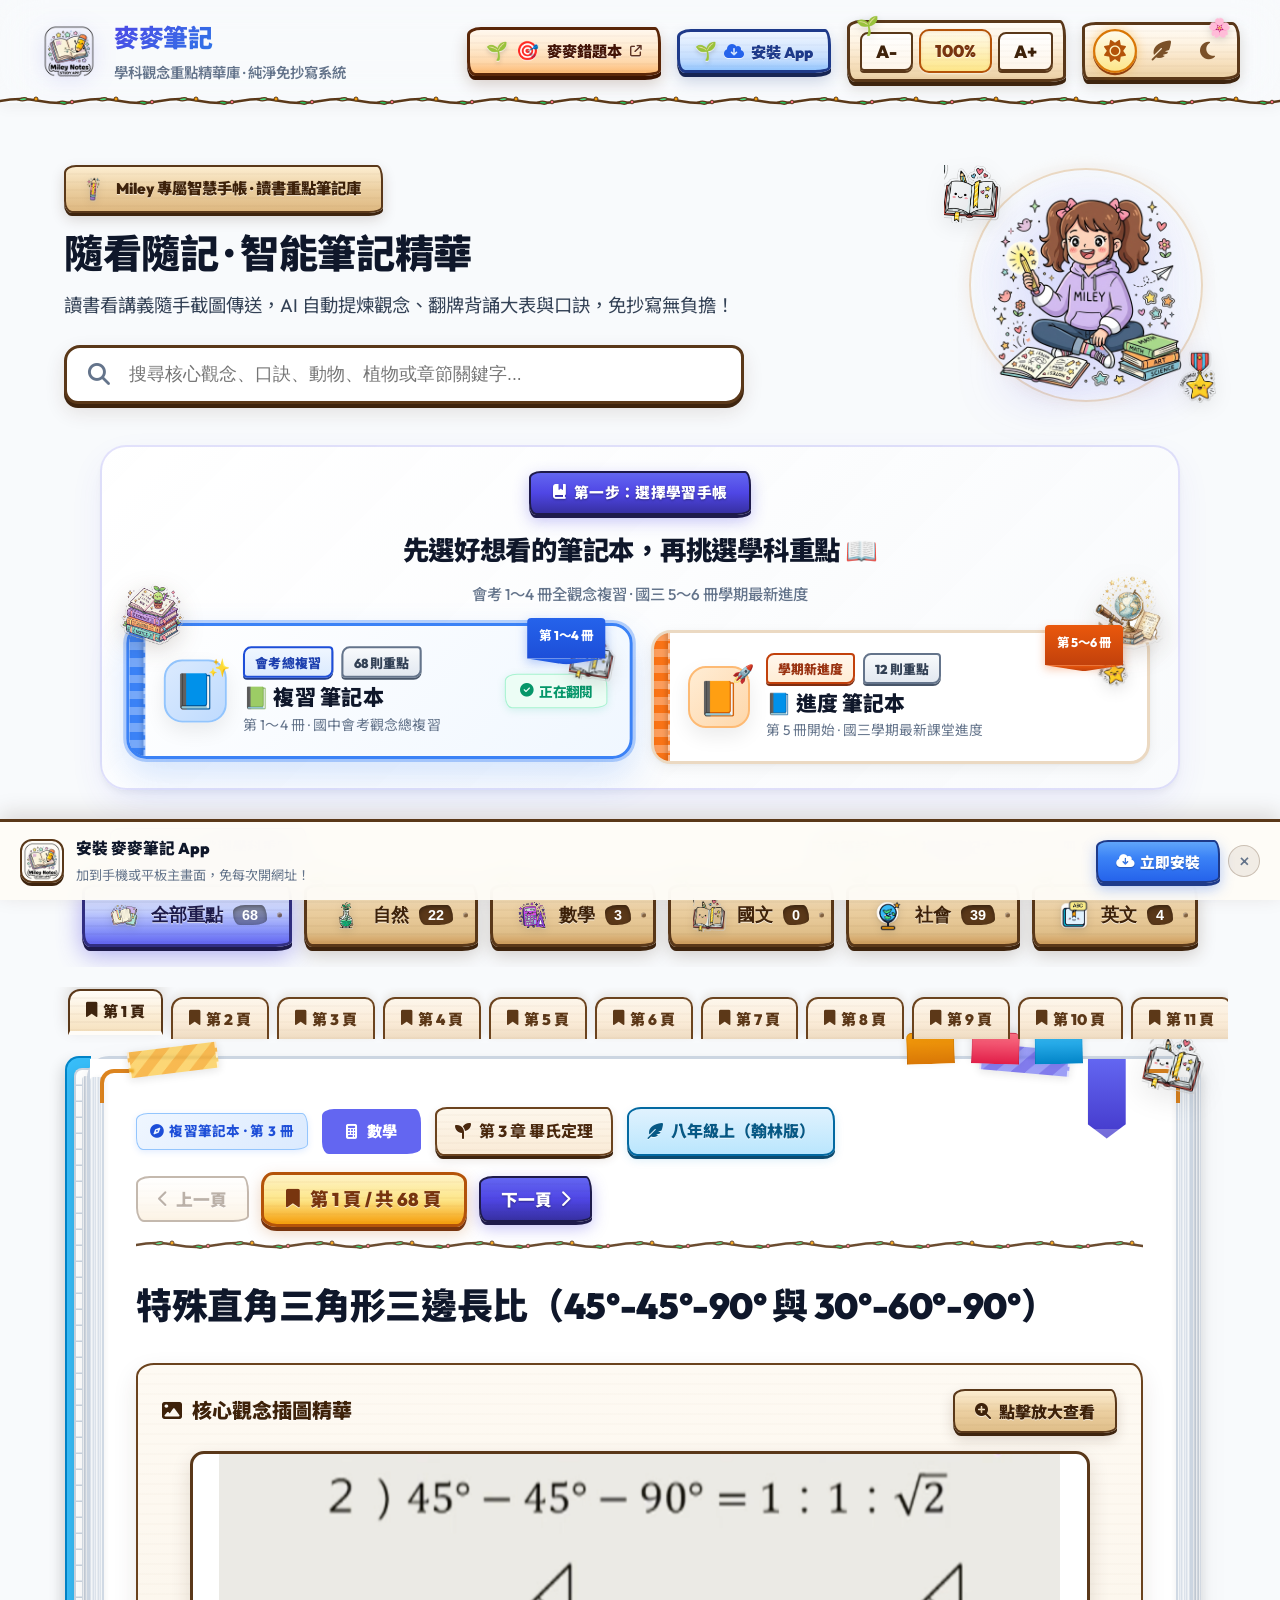
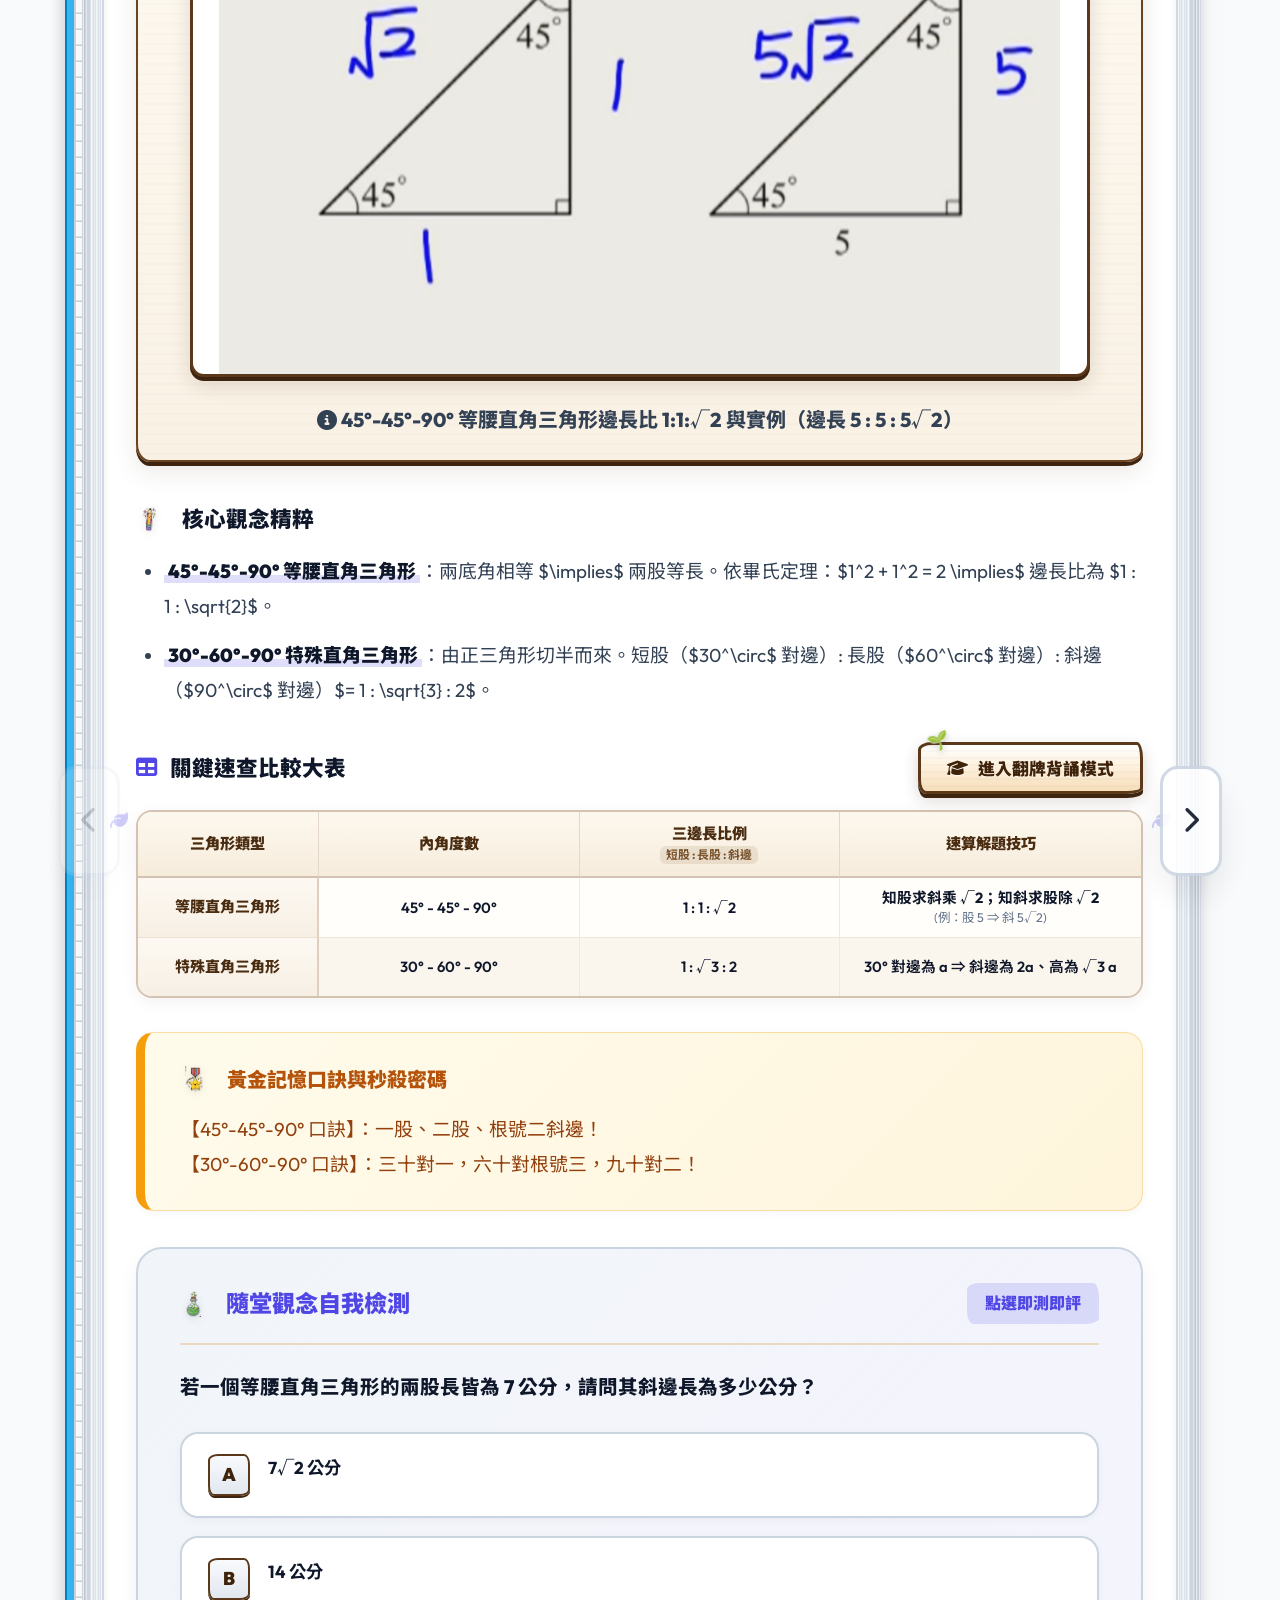
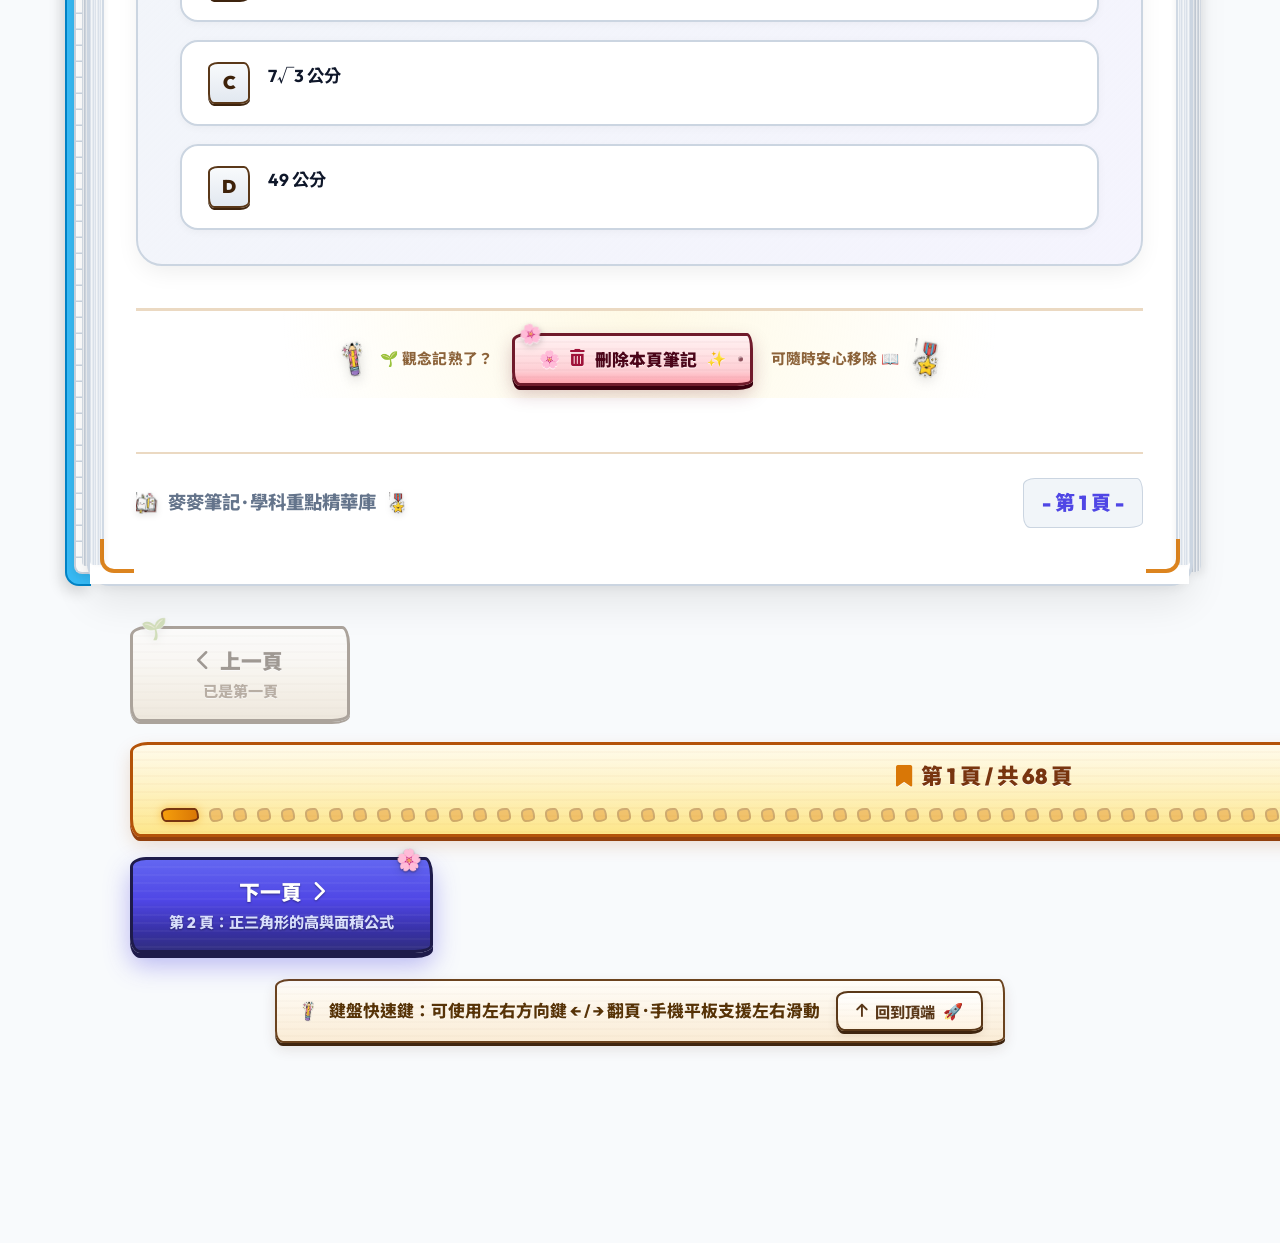
==== commit 5f36c6ba: "feat(social): 收錄法庭角色與法袍顏色(藍法官/紫檢察/白律師/綠公設/黑書記)核心重點筆記" ====
--- a/index.html
+++ b/index.html
@@ -41,7 +41,7 @@
       // Service Worker 註冊與主動更新
       if ('serviceWorker' in navigator) {
         window.addEventListener('load', function() {
-          navigator.serviceWorker.register('sw.js?v=106').then(function(reg) {
+          navigator.serviceWorker.register('sw.js?v=107').then(function(reg) {
             if (typeof reg.update === 'function') reg.update();
           }).catch(function(err) {
             console.warn('SW register error:', err);
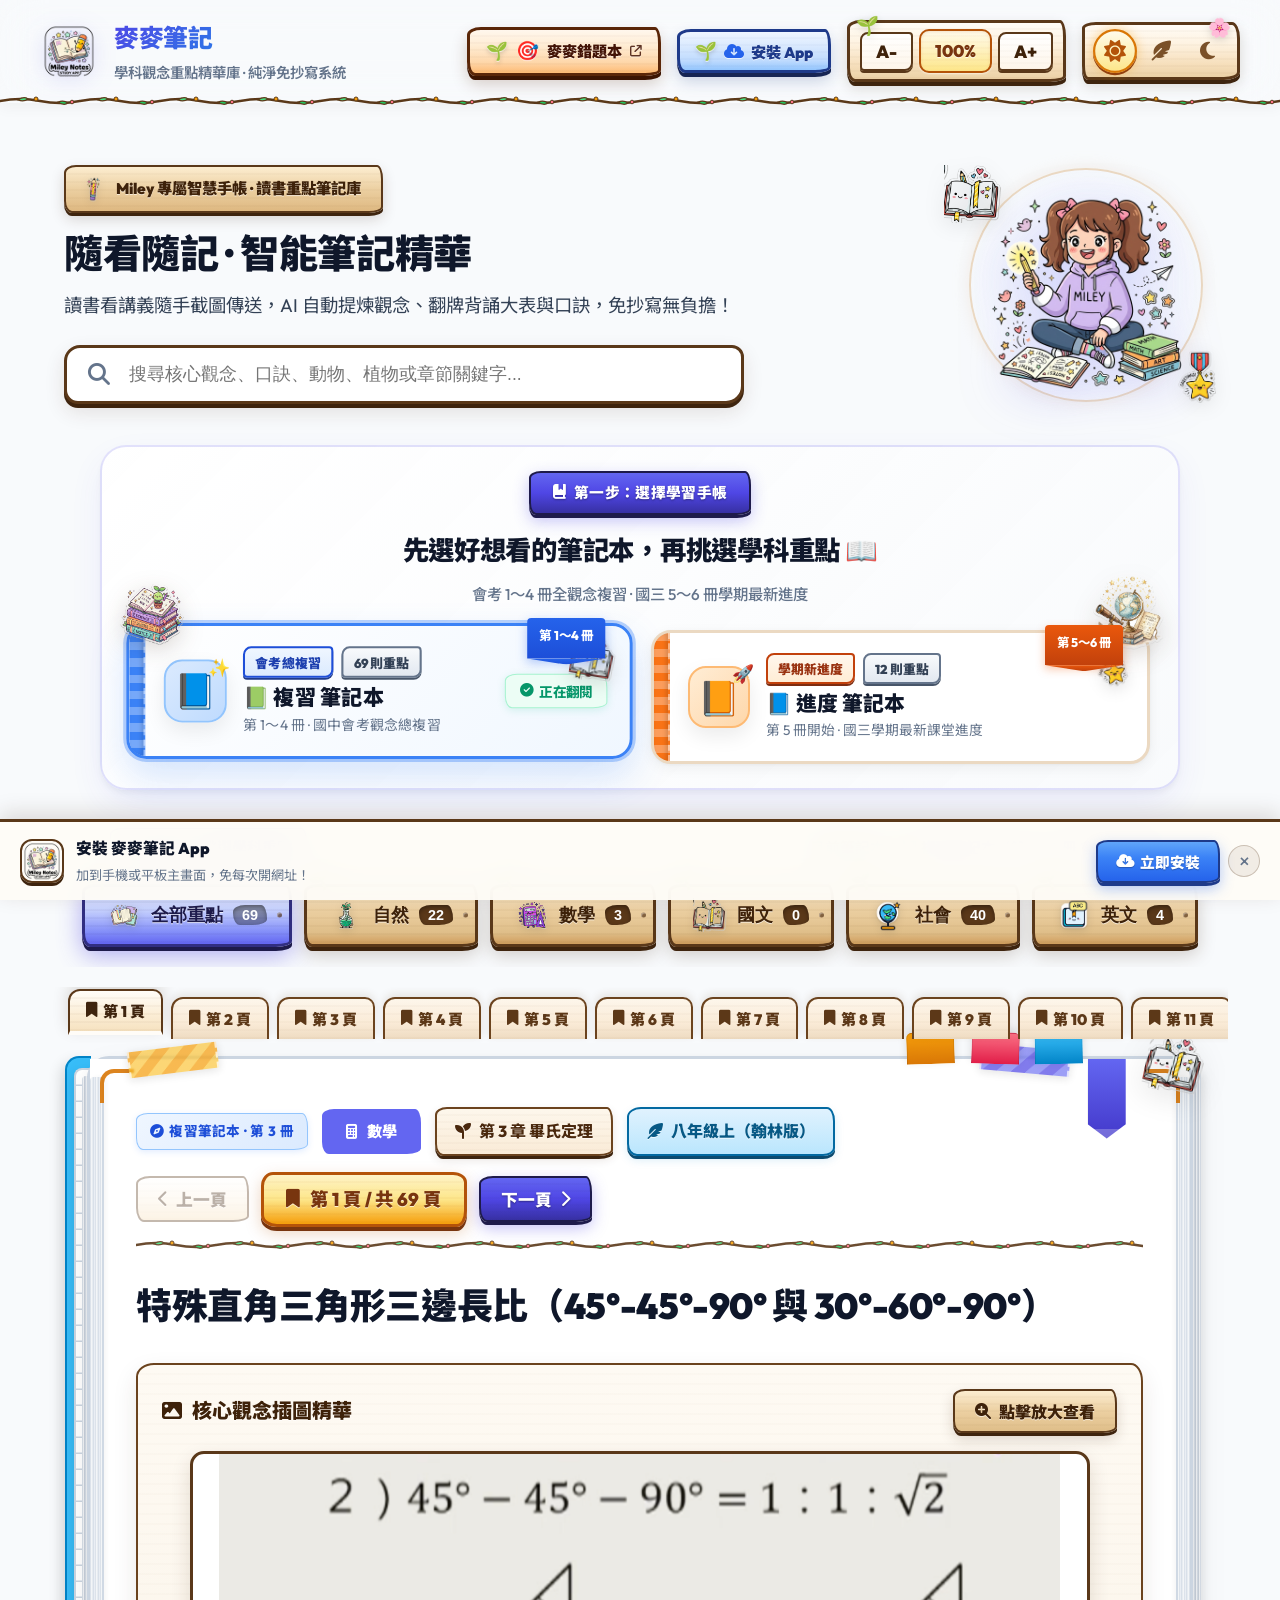
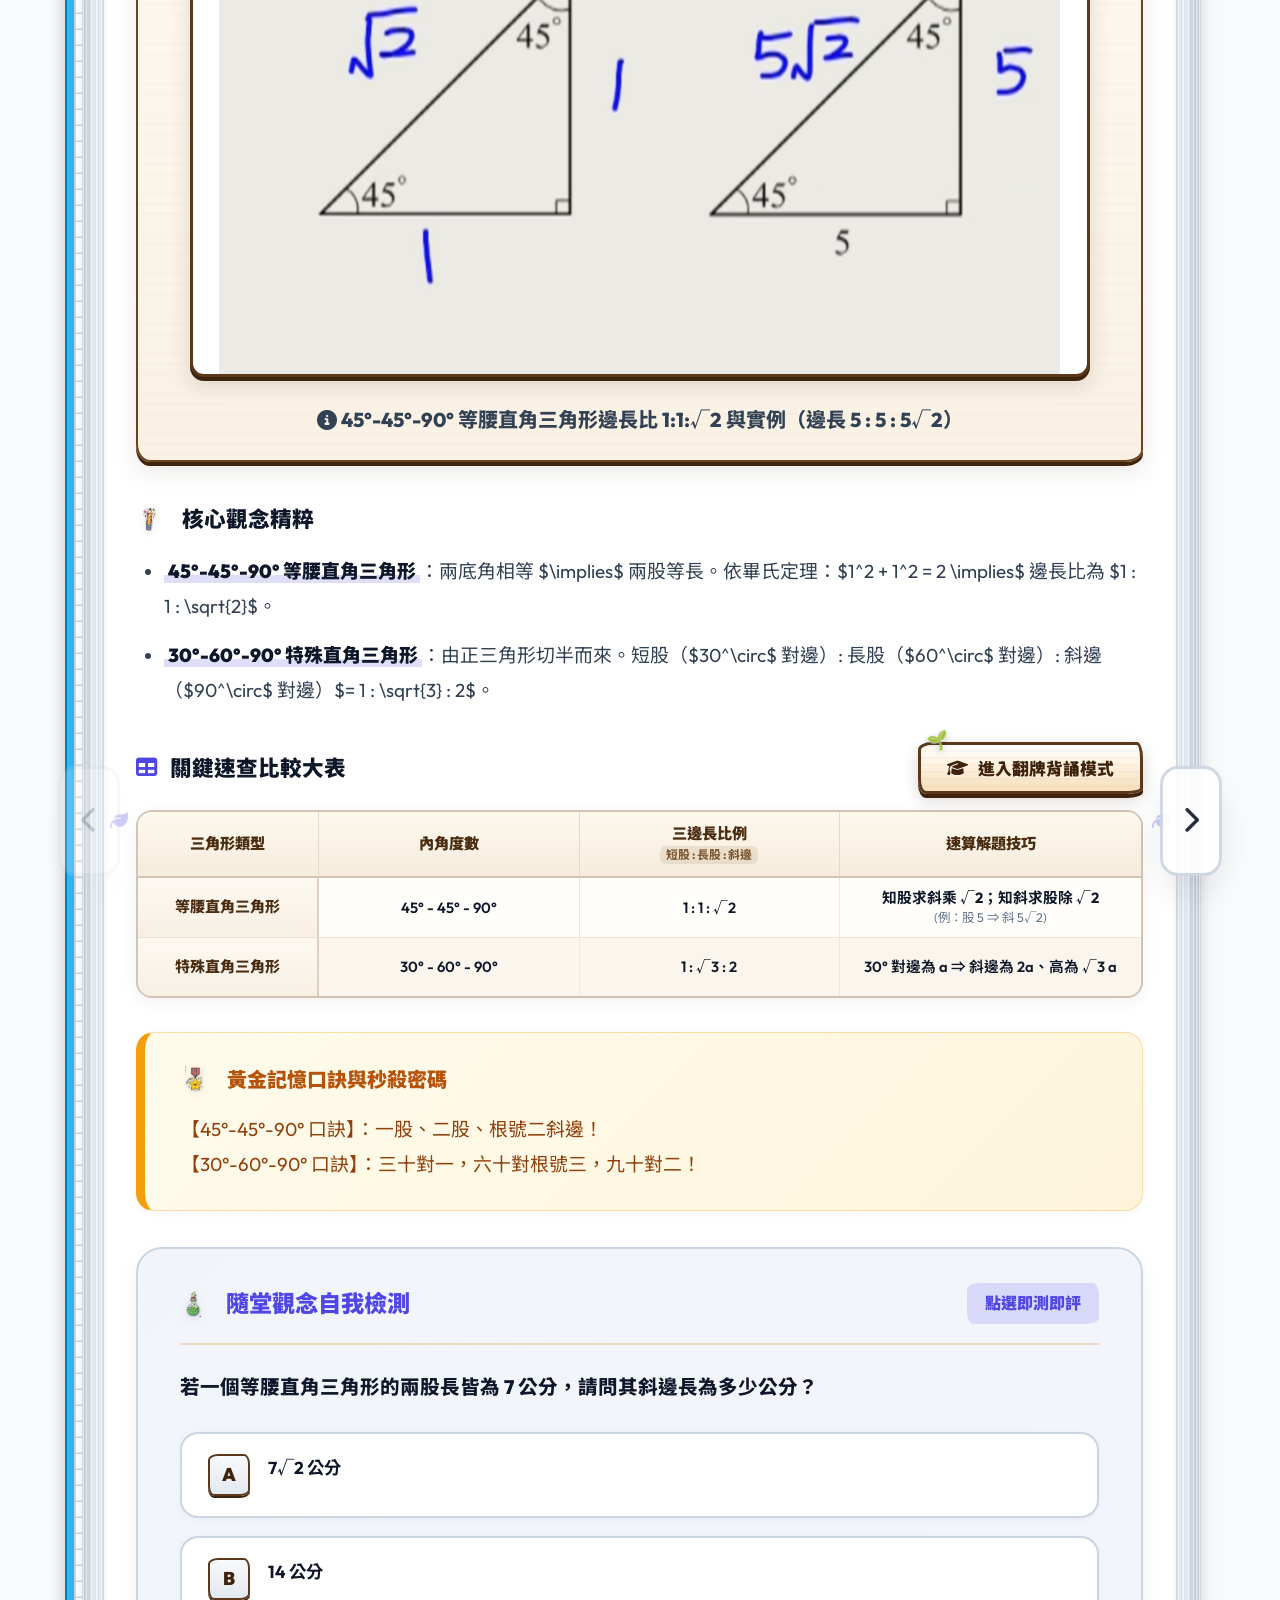
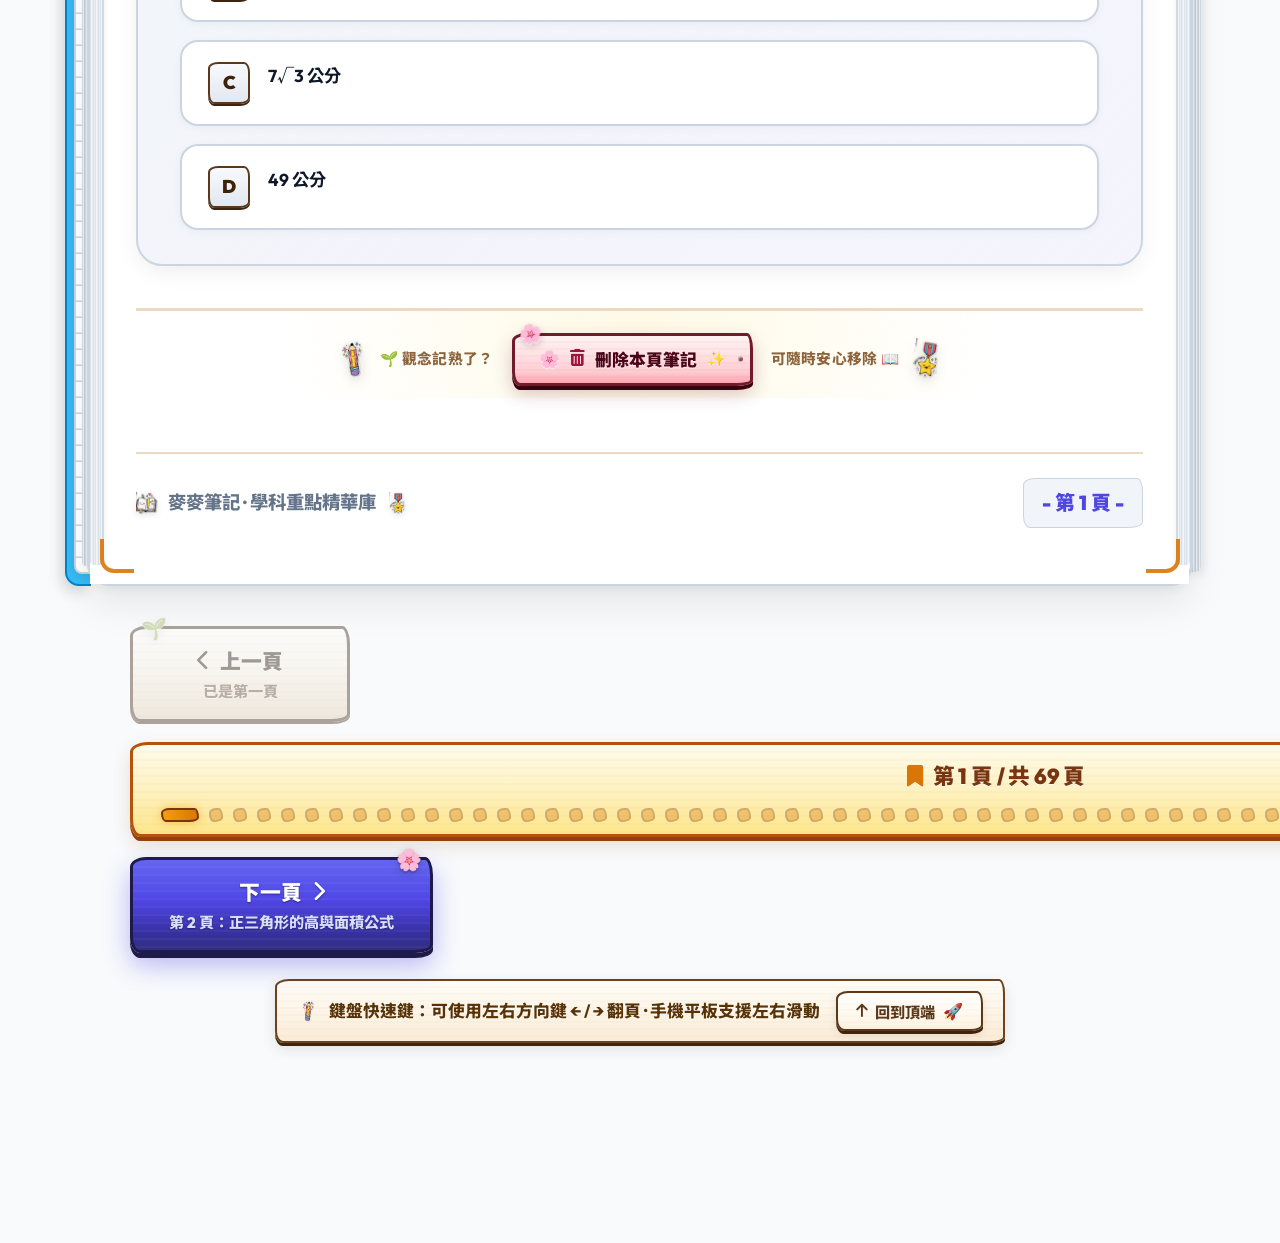
==== commit 75adc9fb: "feat(social): 收錄行政法原理架構(依法行政/管制vs處分/罰鍰/責任能力四階)核心重點筆記" ====
--- a/index.html
+++ b/index.html
@@ -41,7 +41,7 @@
       // Service Worker 註冊與主動更新
       if ('serviceWorker' in navigator) {
         window.addEventListener('load', function() {
-          navigator.serviceWorker.register('sw.js?v=107').then(function(reg) {
+          navigator.serviceWorker.register('sw.js?v=108').then(function(reg) {
             if (typeof reg.update === 'function') reg.update();
           }).catch(function(err) {
             console.warn('SW register error:', err);
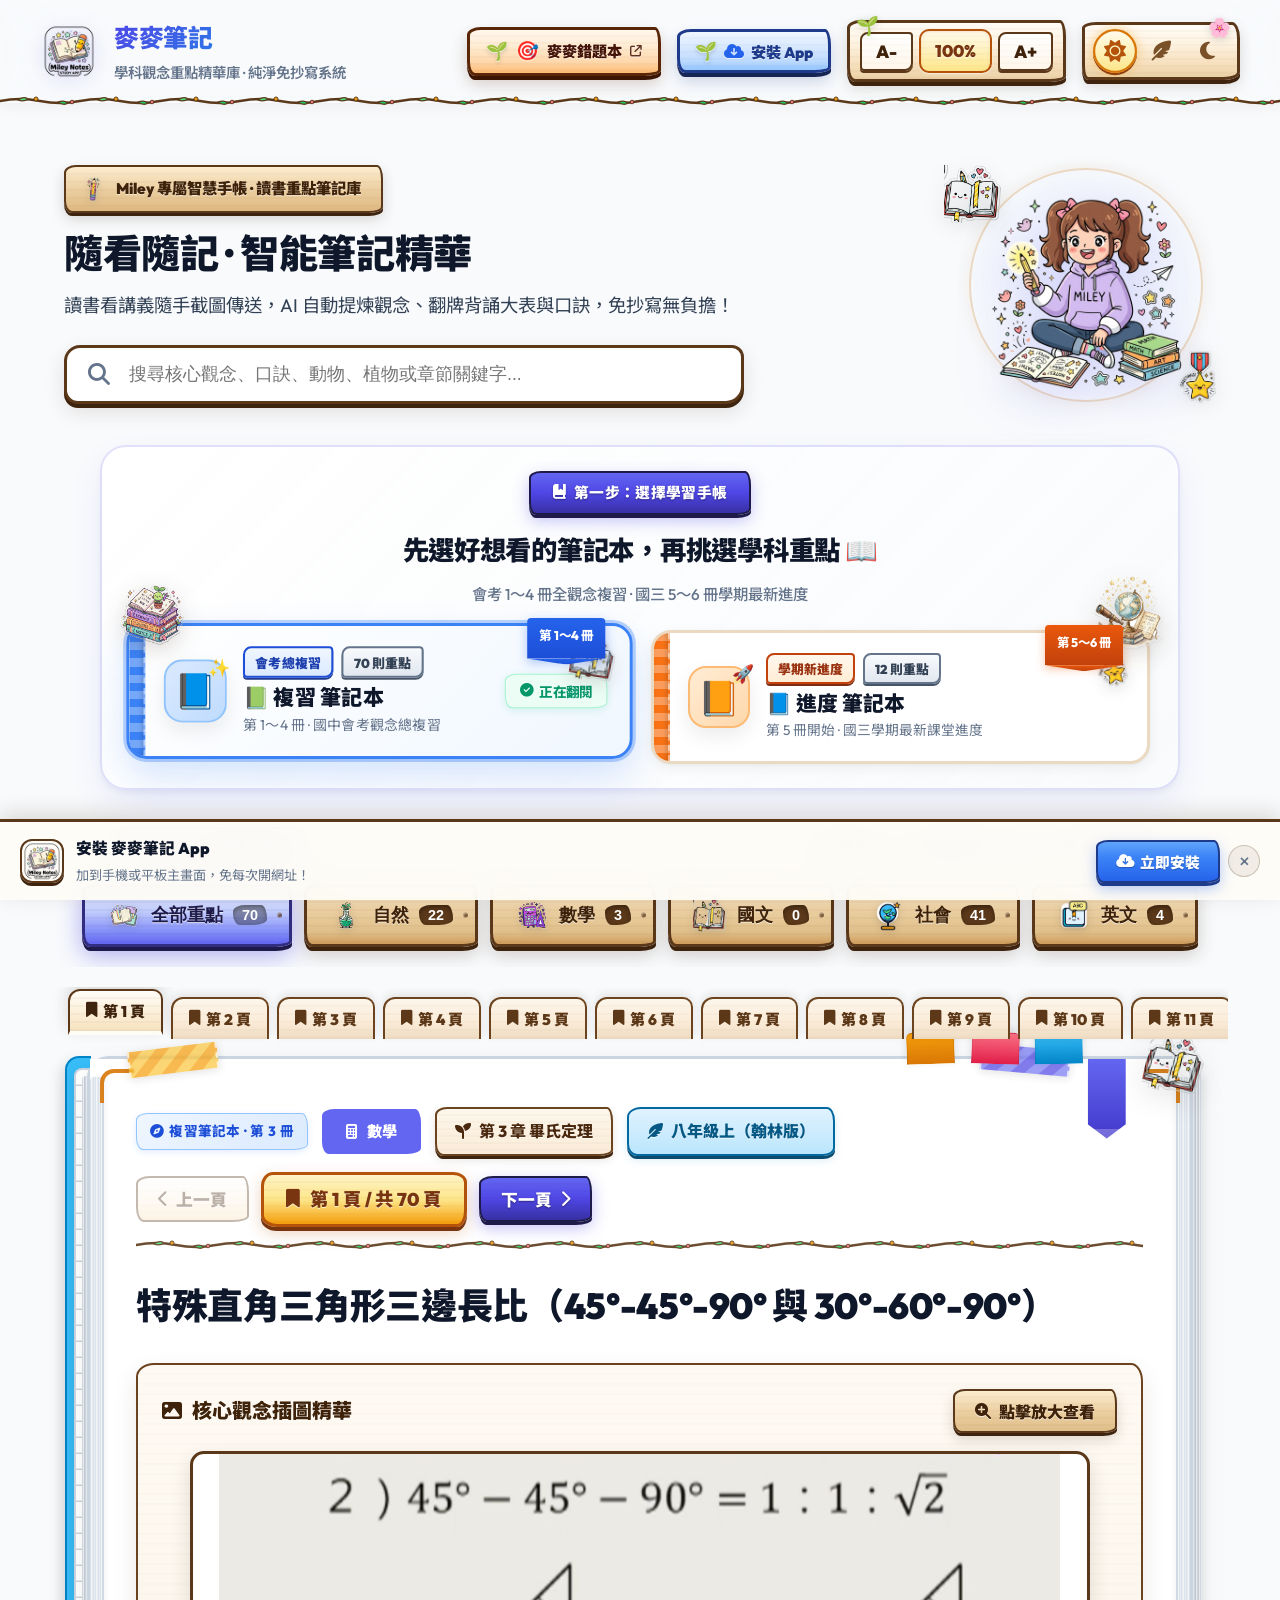
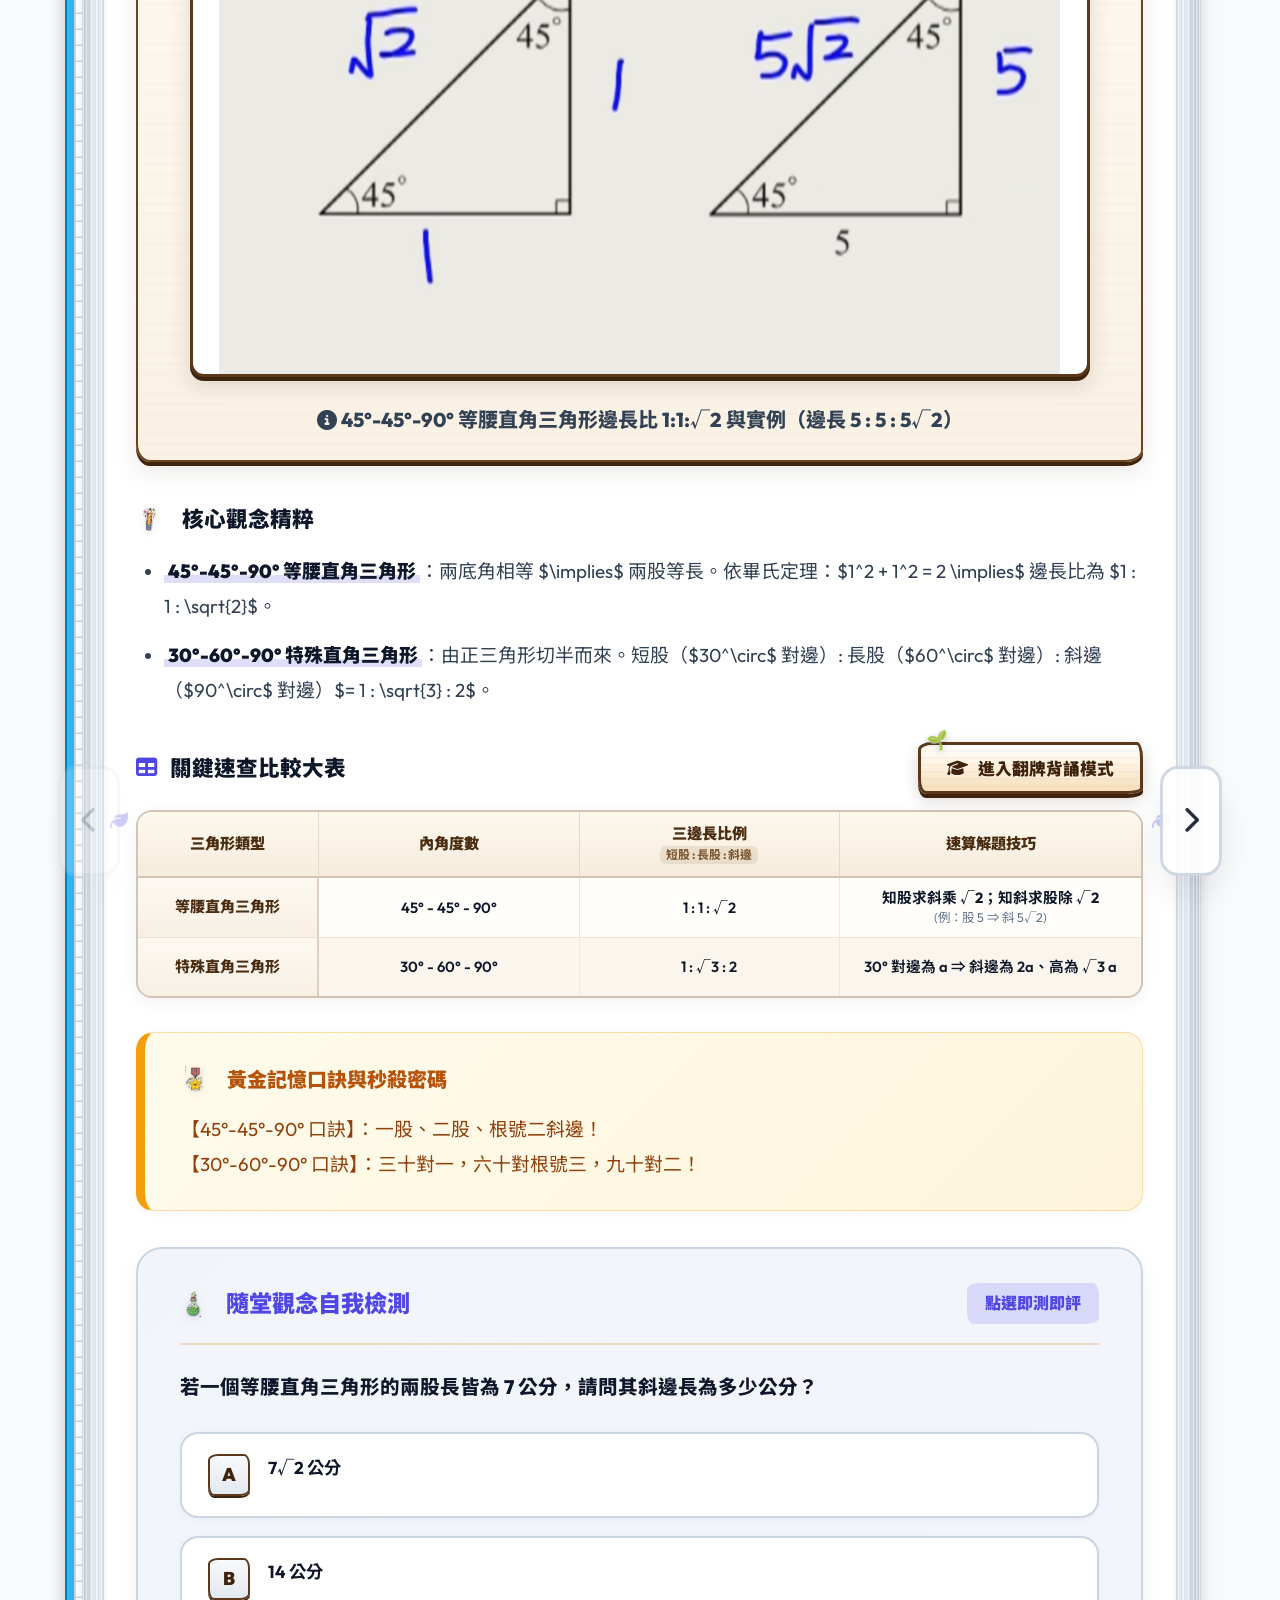
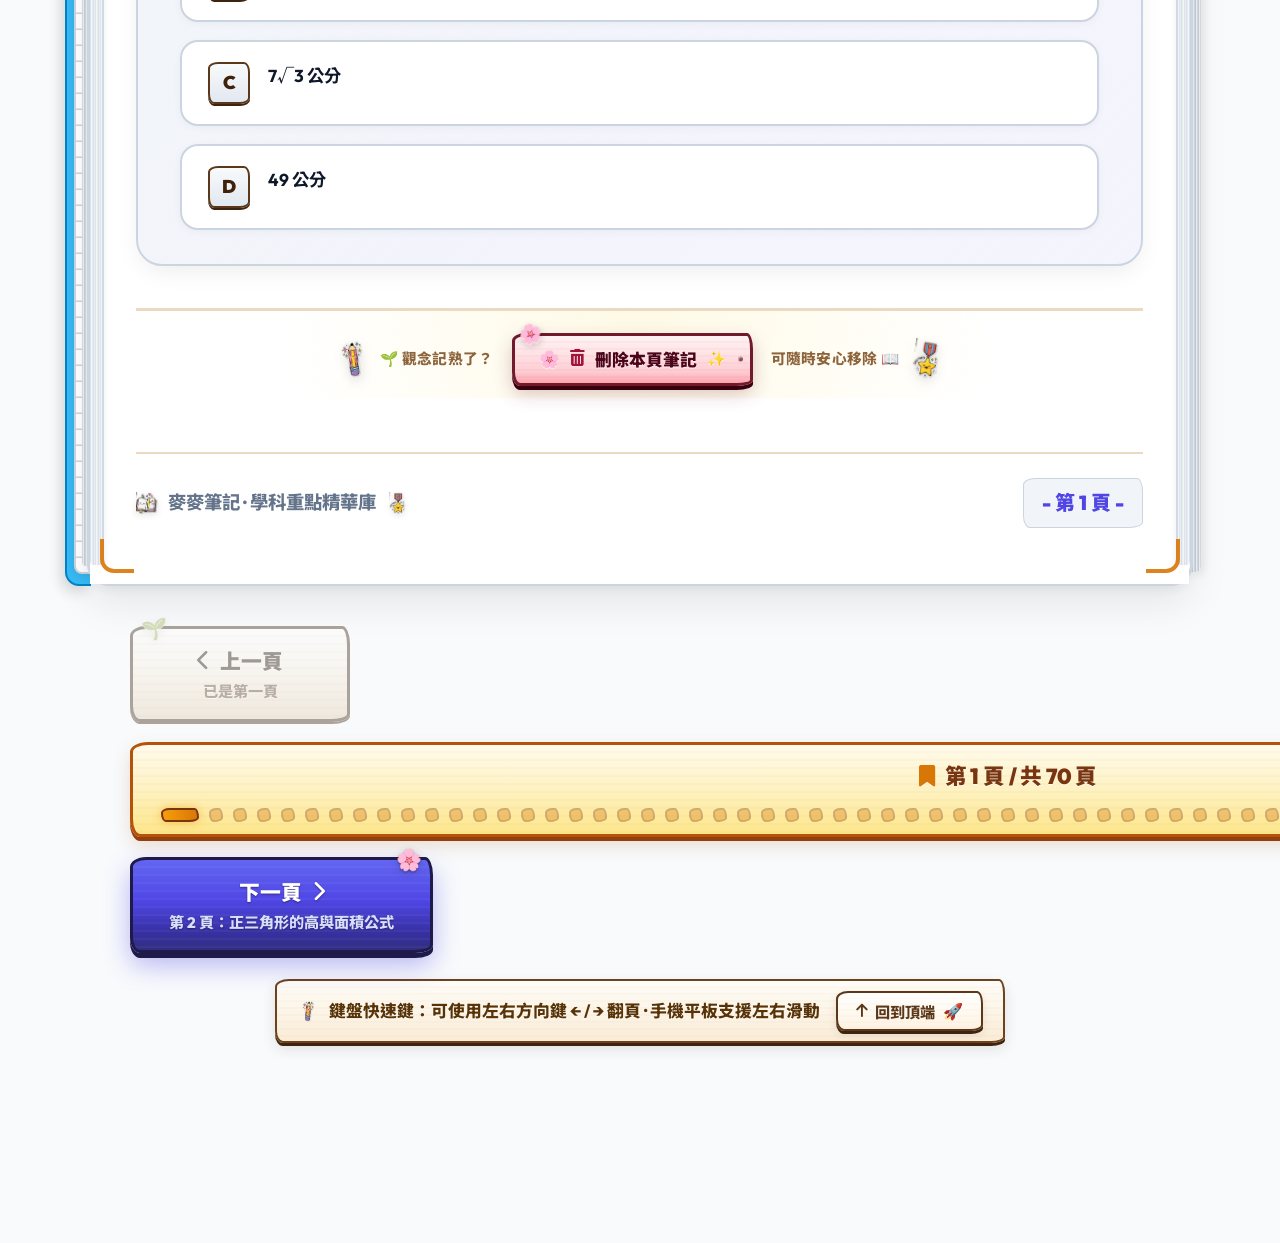
==== commit bab88d67: "feat(social): 收錄四大法律責任與六大權利救濟程序(和解/調解/訴願/訴訟/行政訴訟)大對照重點筆記" ====
--- a/index.html
+++ b/index.html
@@ -41,7 +41,7 @@
       // Service Worker 註冊與主動更新
       if ('serviceWorker' in navigator) {
         window.addEventListener('load', function() {
-          navigator.serviceWorker.register('sw.js?v=108').then(function(reg) {
+          navigator.serviceWorker.register('sw.js?v=109').then(function(reg) {
             if (typeof reg.update === 'function') reg.update();
           }).catch(function(err) {
             console.warn('SW register error:', err);
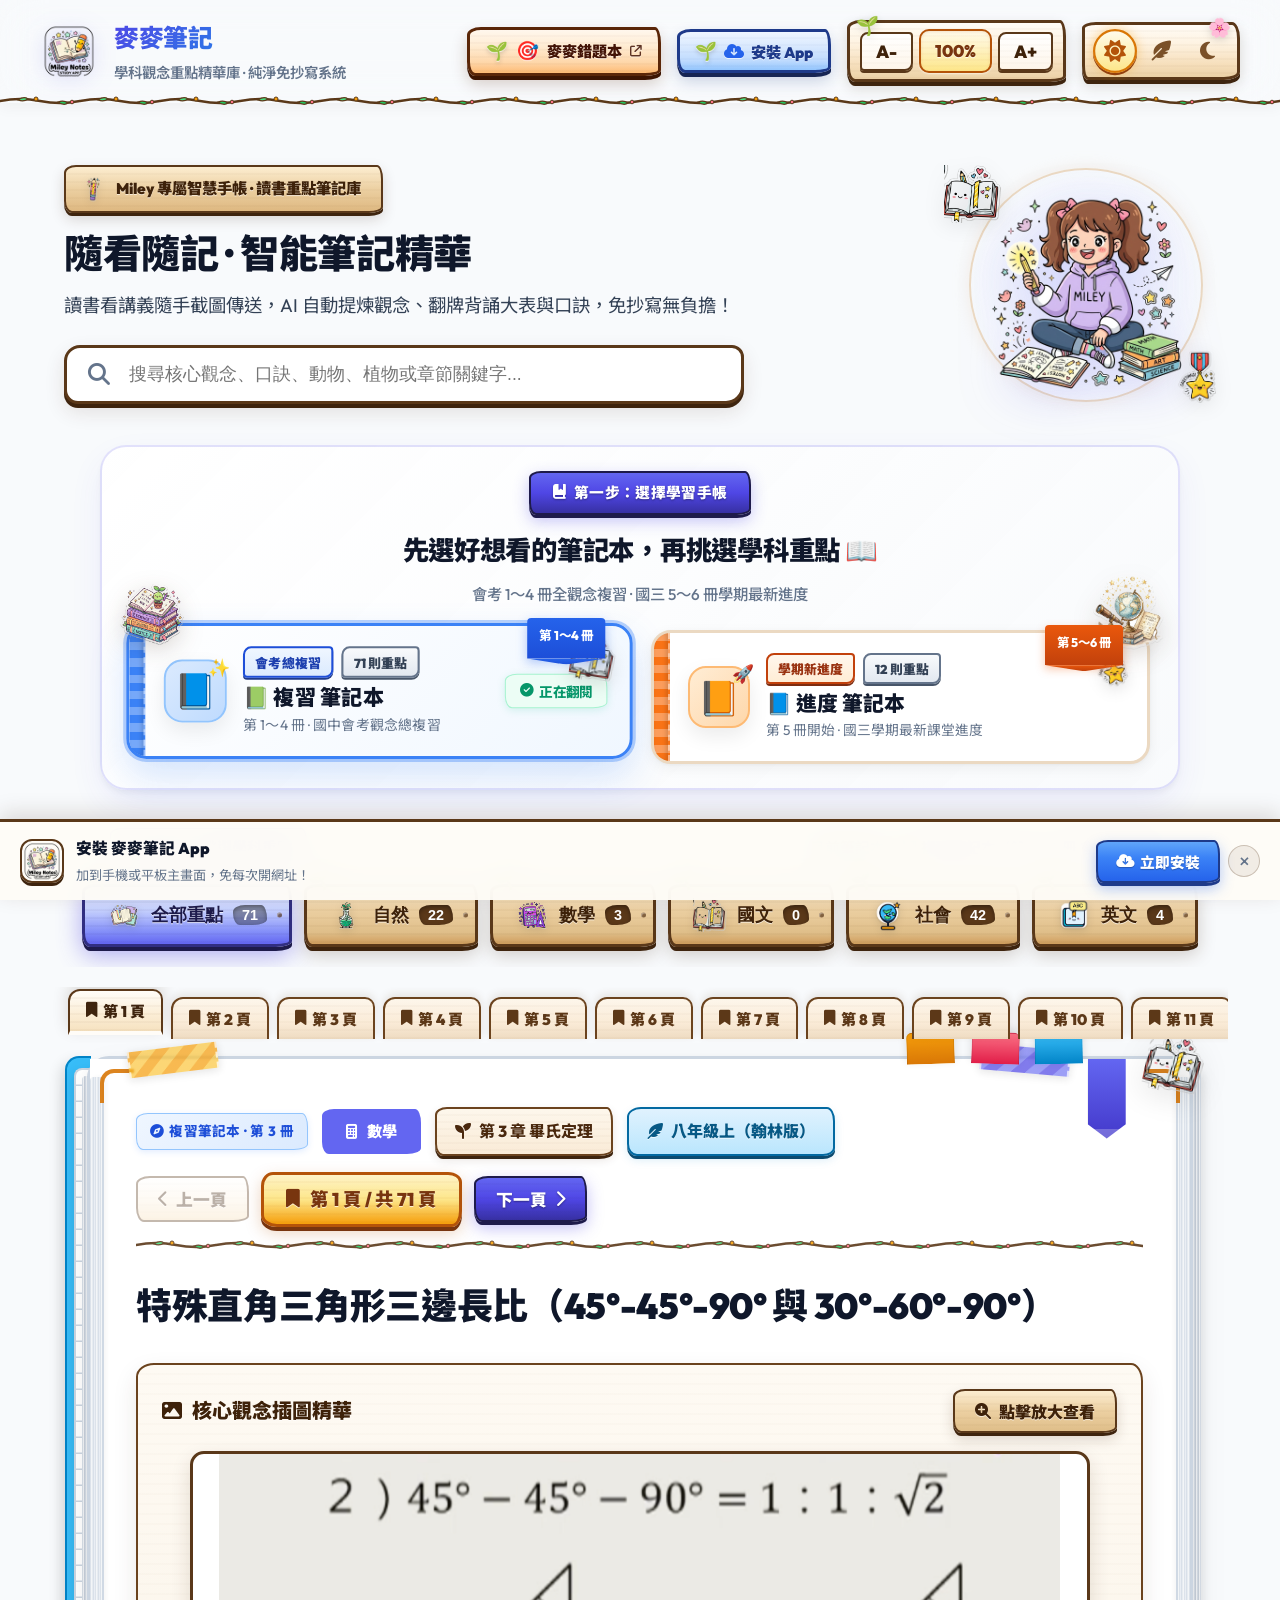
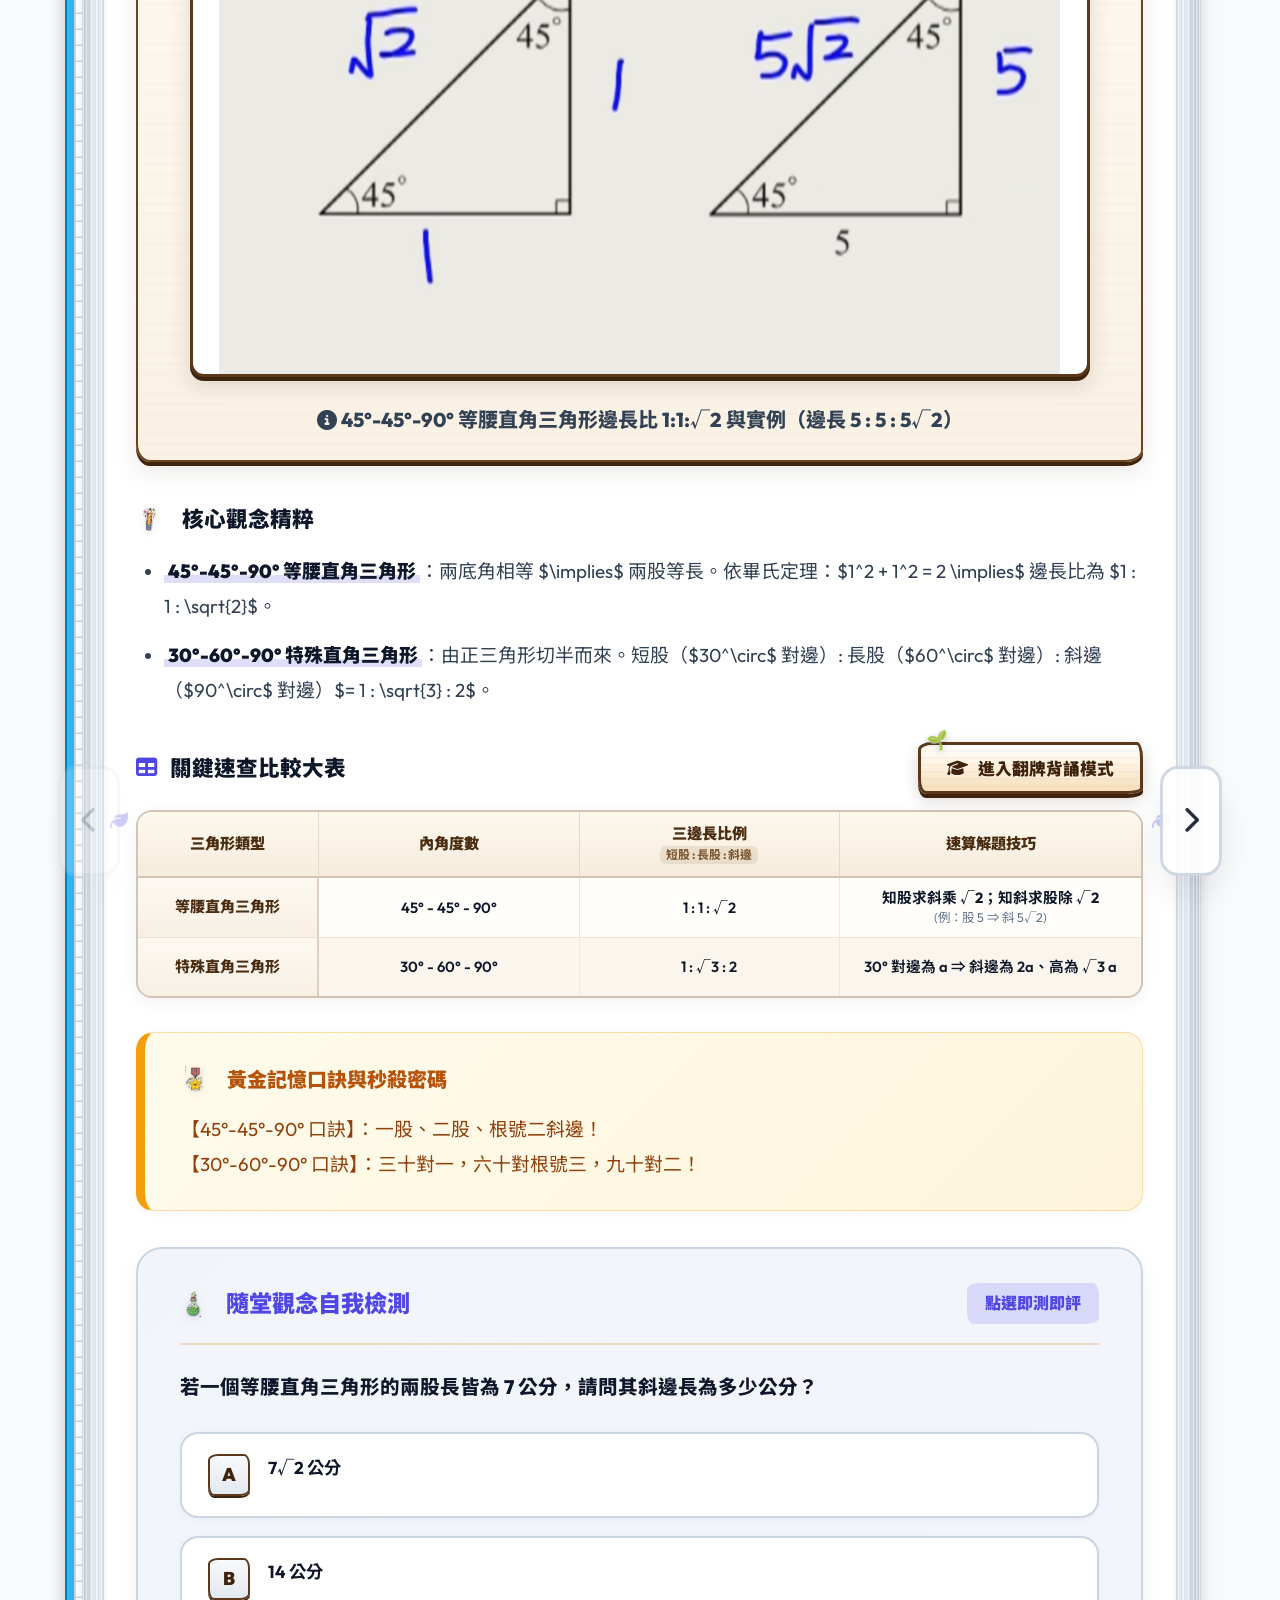
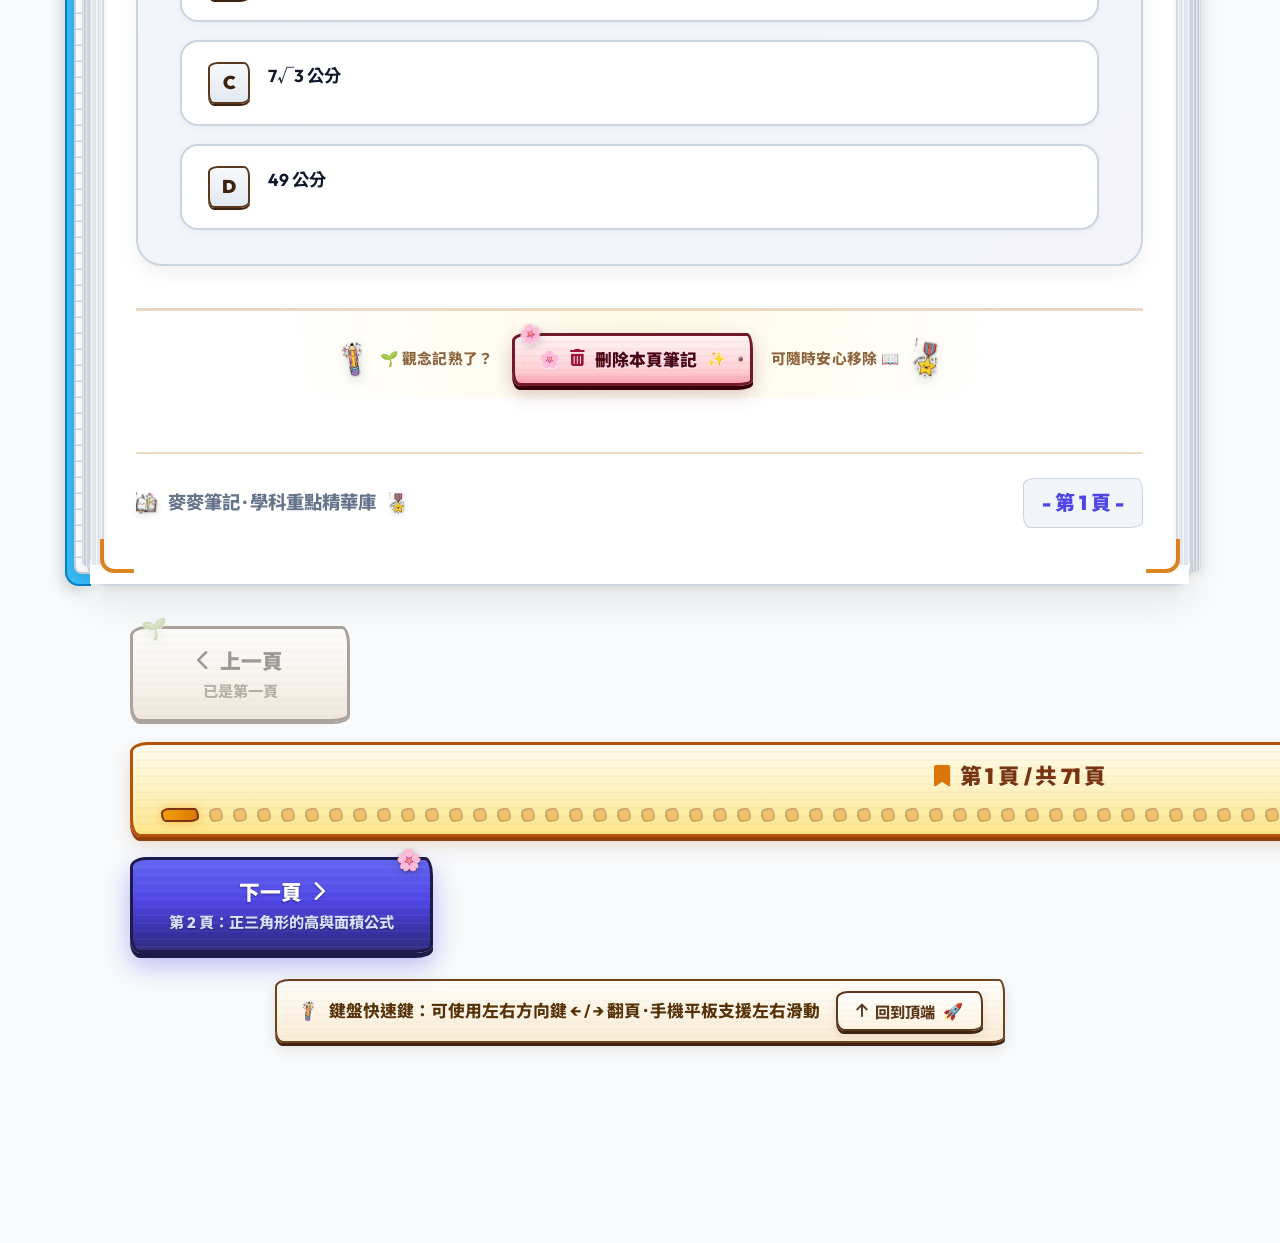
==== commit 404855c1: "feat(social): 收錄青少年法律常識(兒童不罰/少年保護事件vs刑事事件/勞基法童工)核心重點筆記" ====
--- a/index.html
+++ b/index.html
@@ -41,7 +41,7 @@
       // Service Worker 註冊與主動更新
       if ('serviceWorker' in navigator) {
         window.addEventListener('load', function() {
-          navigator.serviceWorker.register('sw.js?v=109').then(function(reg) {
+          navigator.serviceWorker.register('sw.js?v=110').then(function(reg) {
             if (typeof reg.update === 'function') reg.update();
           }).catch(function(err) {
             console.warn('SW register error:', err);
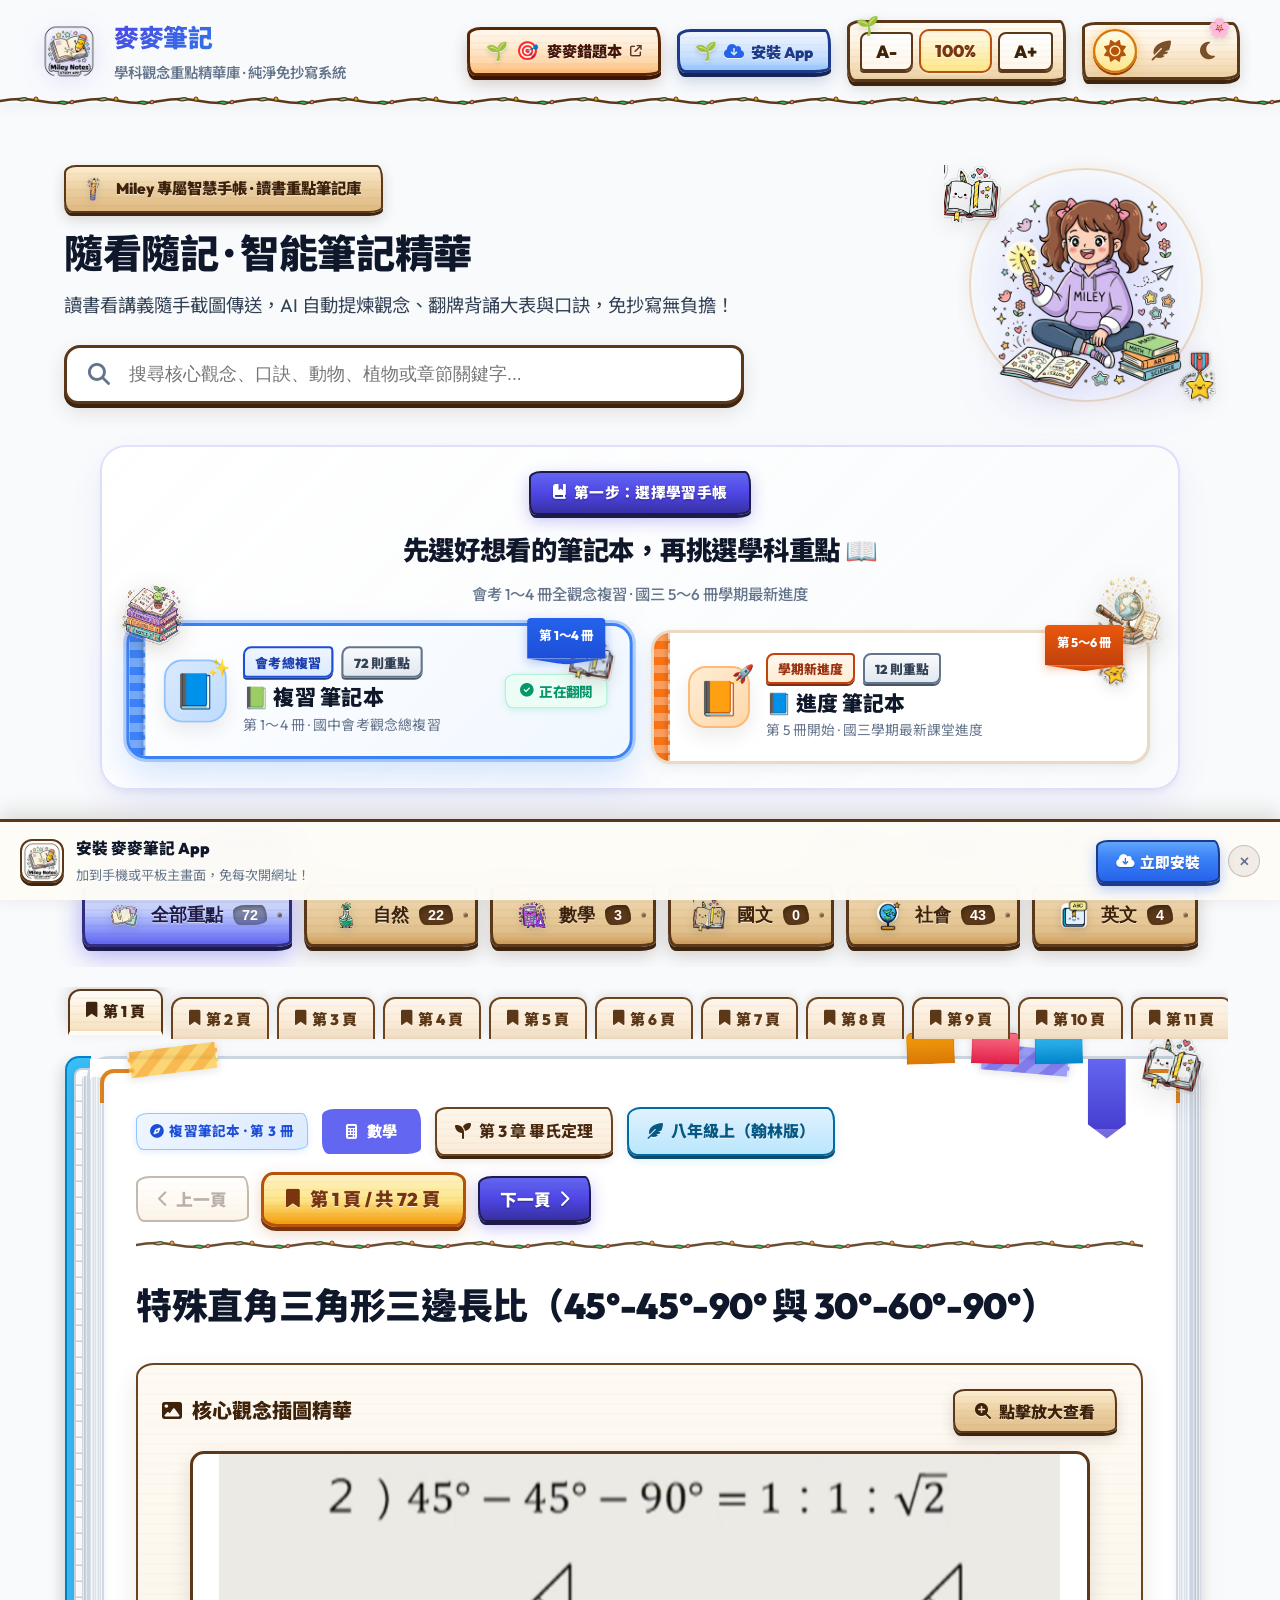
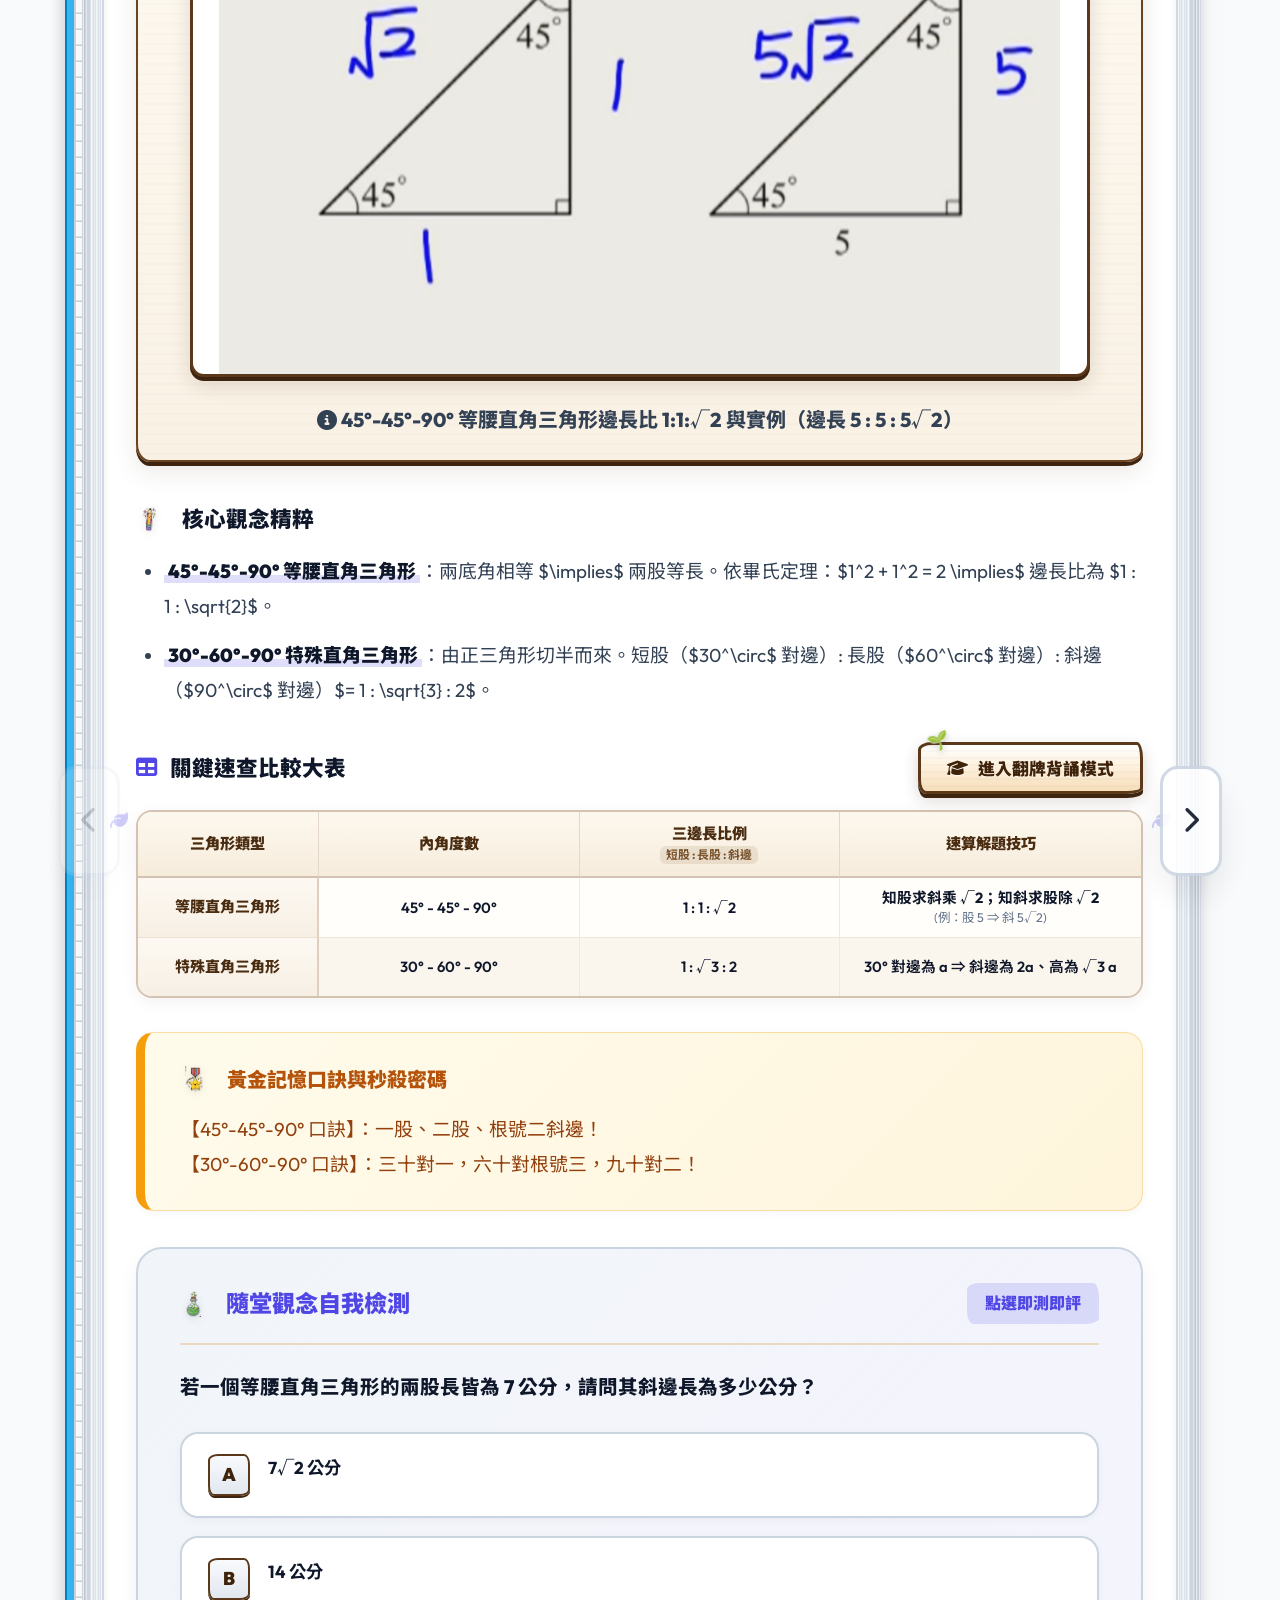
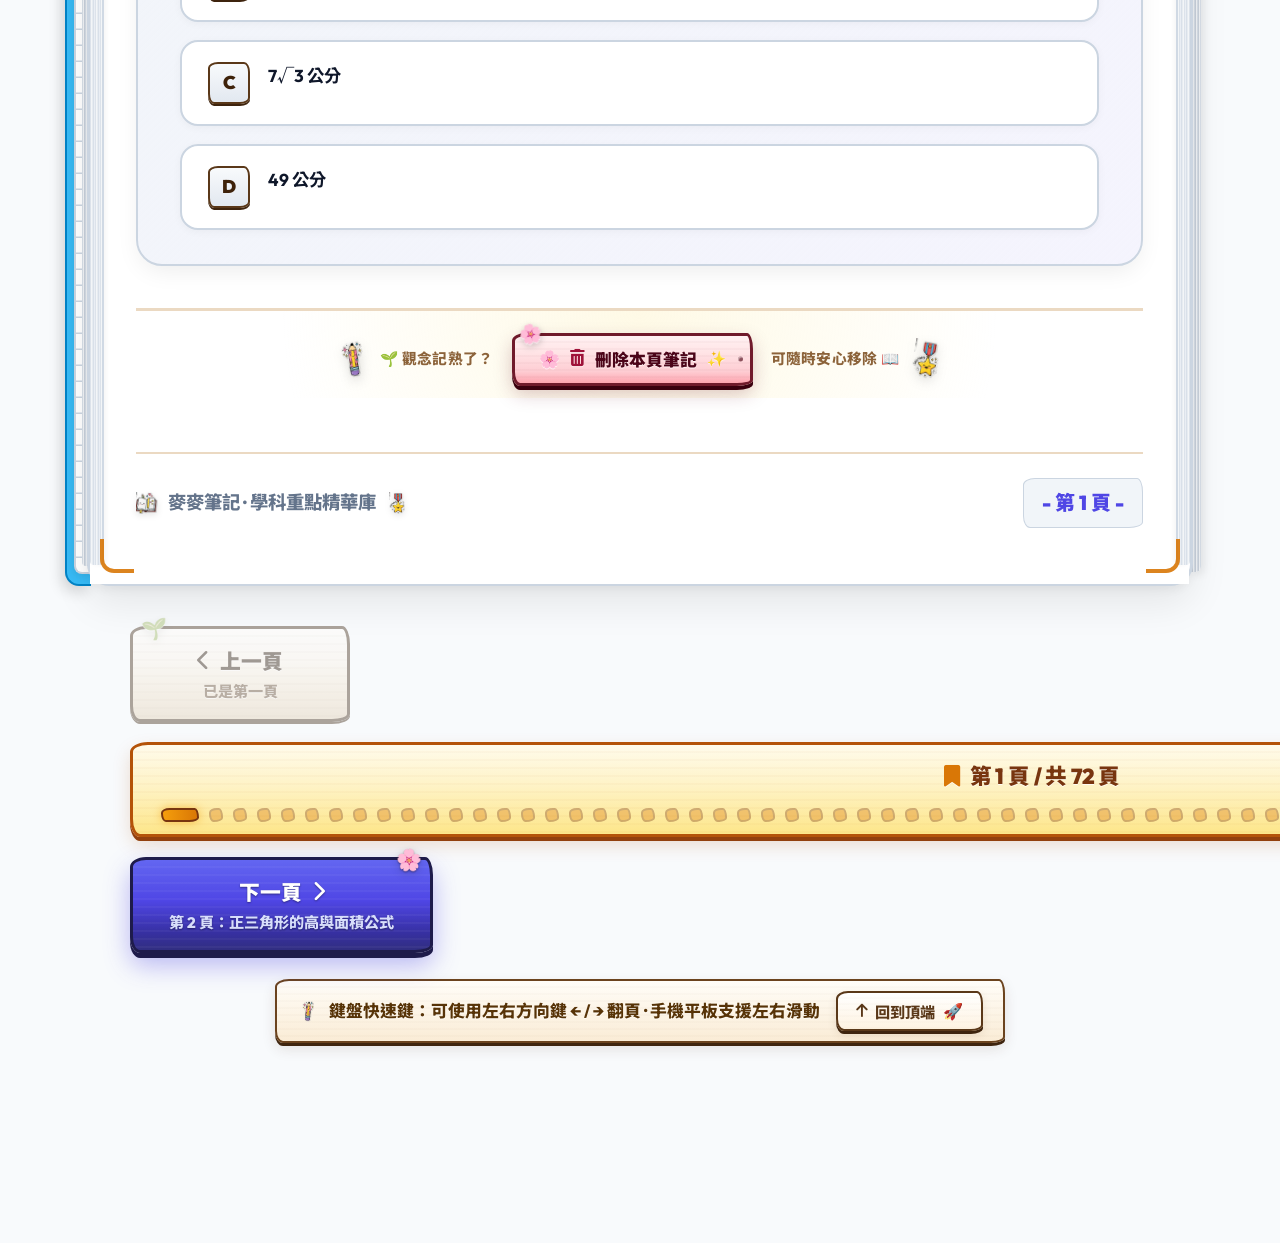
==== commit fcfb84c4: "feat(social): 收錄法律金錢制裁三大名詞終極辨析(罰金vs罰鍰vs罰款)核心重點筆記" ====
--- a/index.html
+++ b/index.html
@@ -41,7 +41,7 @@
       // Service Worker 註冊與主動更新
       if ('serviceWorker' in navigator) {
         window.addEventListener('load', function() {
-          navigator.serviceWorker.register('sw.js?v=110').then(function(reg) {
+          navigator.serviceWorker.register('sw.js?v=111').then(function(reg) {
             if (typeof reg.update === 'function') reg.update();
           }).catch(function(err) {
             console.warn('SW register error:', err);
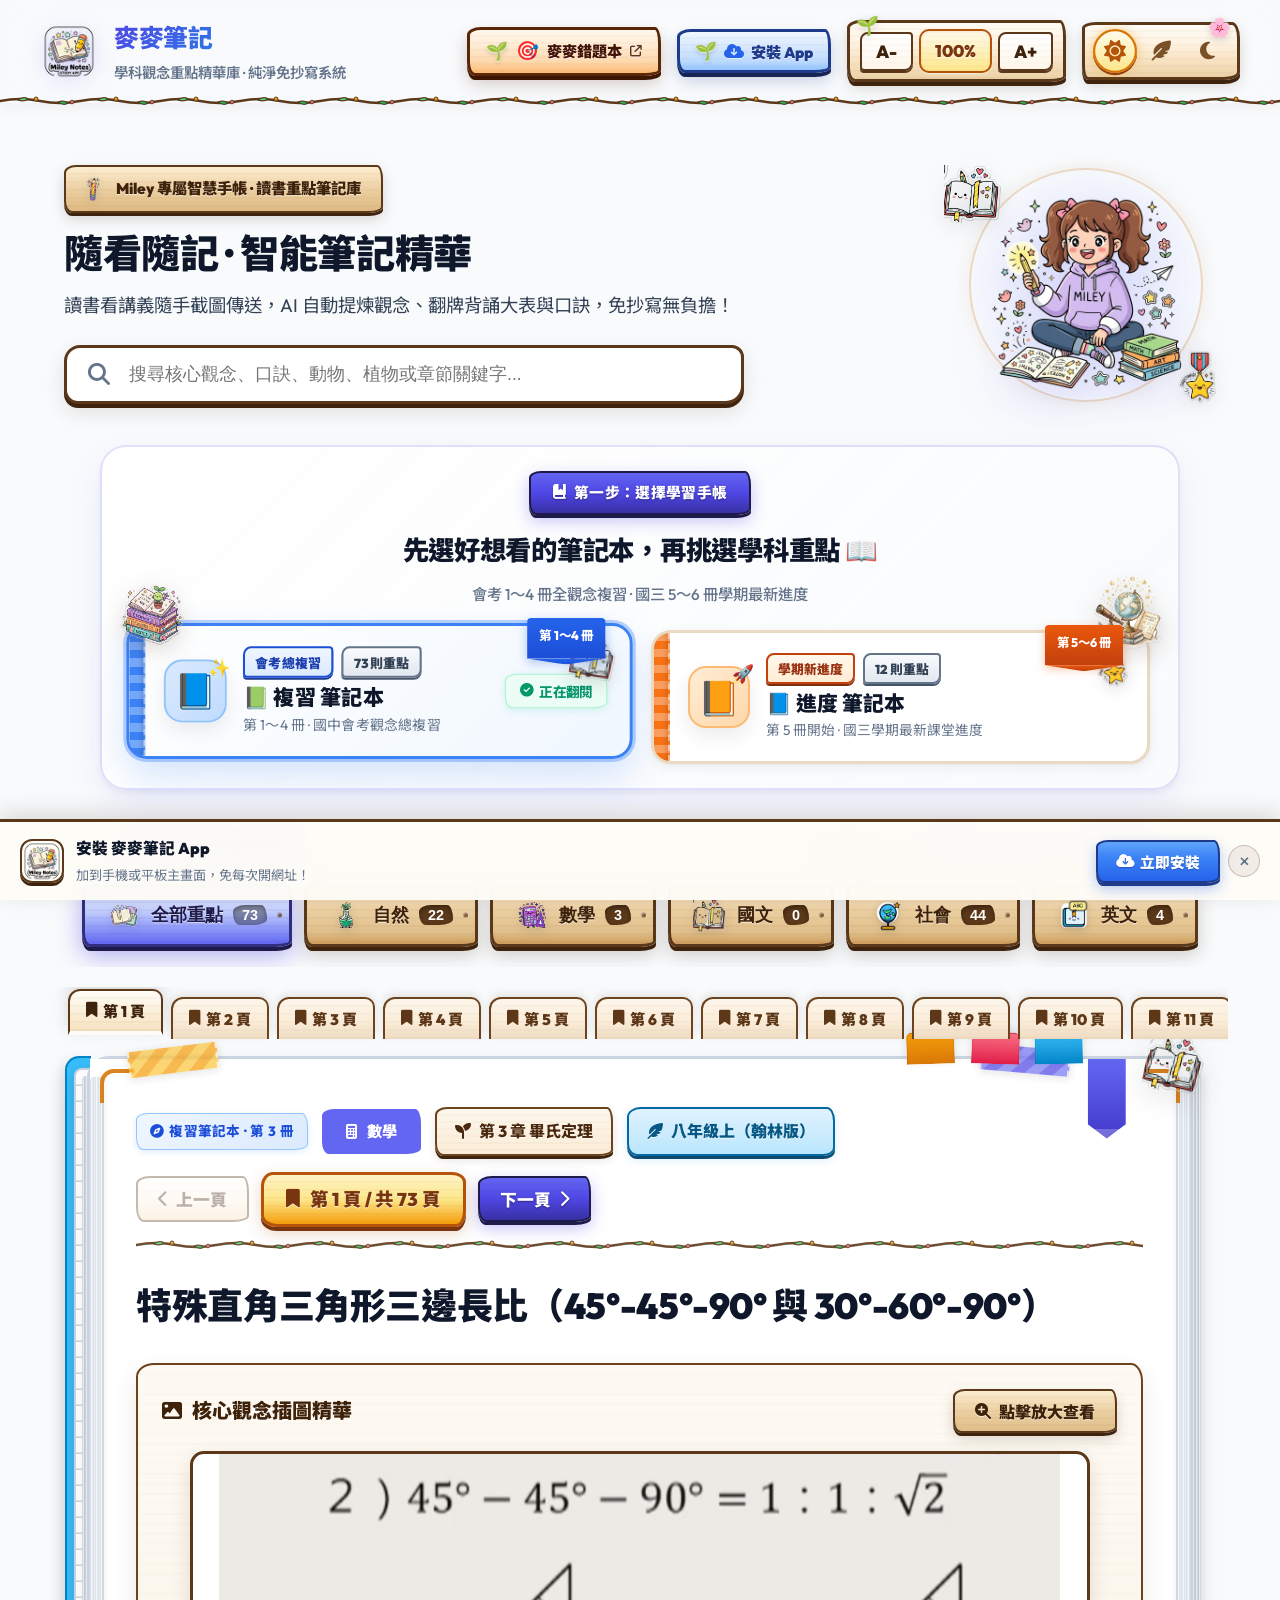
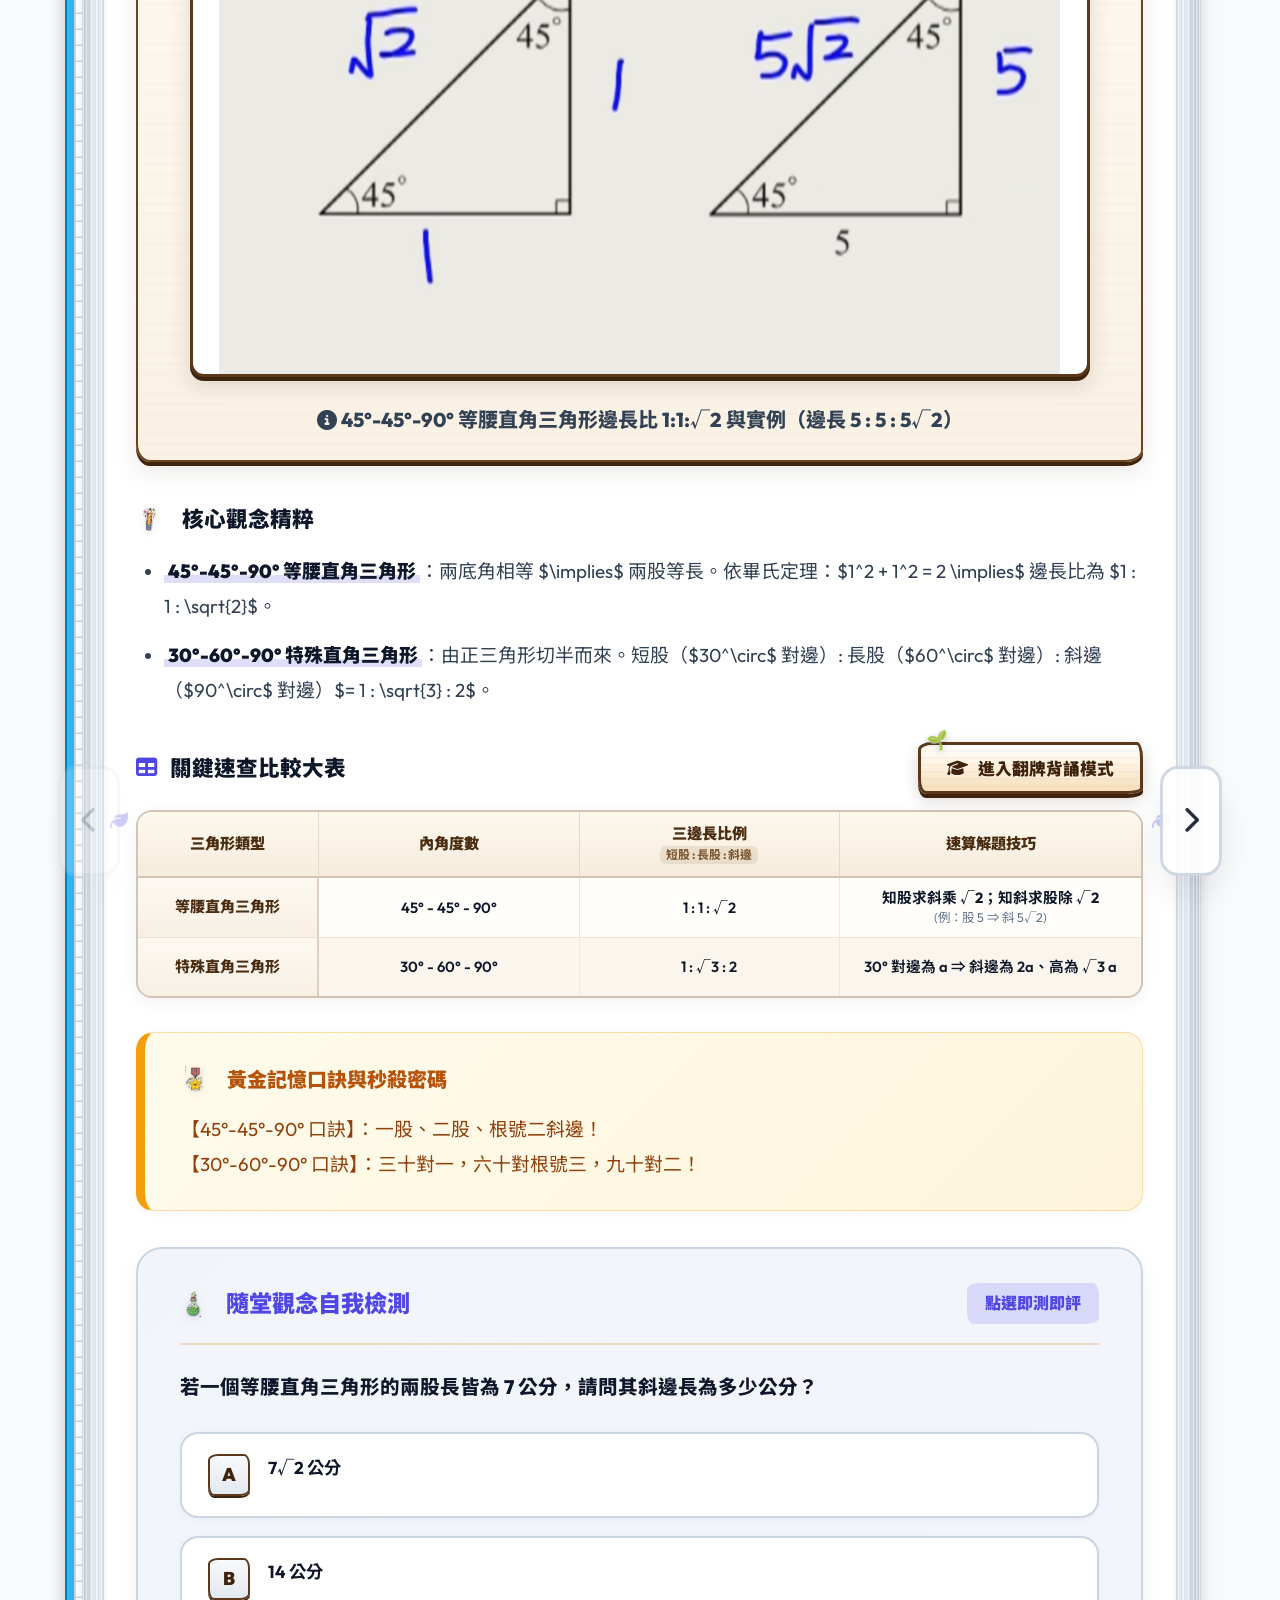
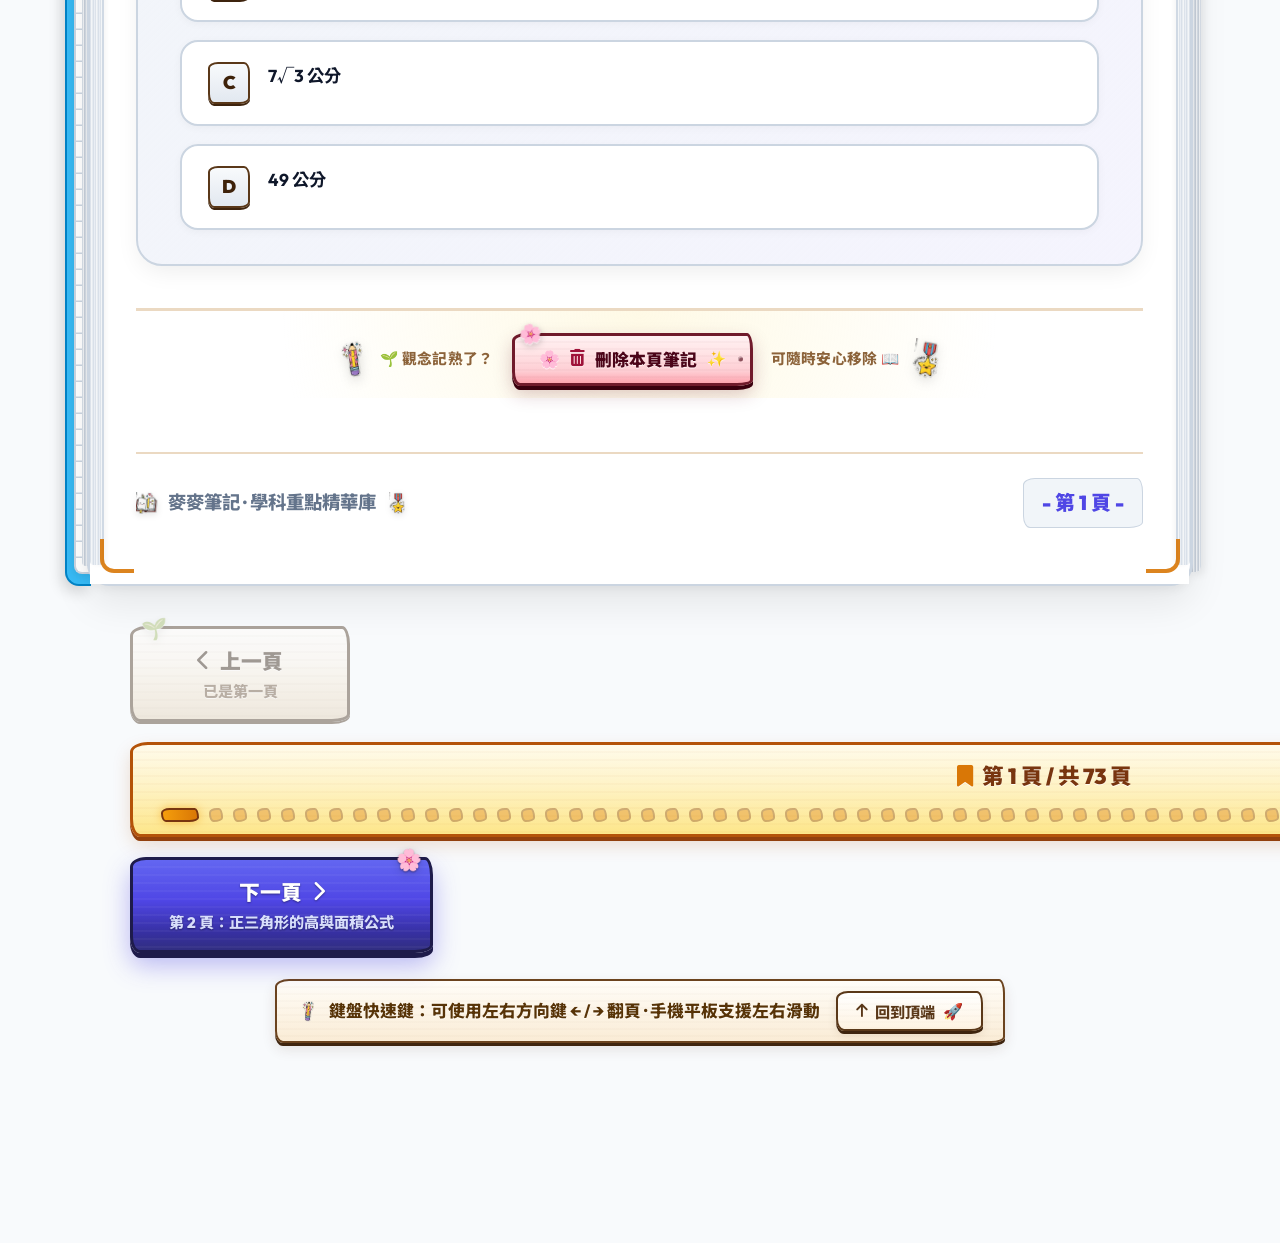
==== commit b569a688: "feat(social): 收錄限制責任能力(14-18歲少年/80歲長者/瘖啞人得減輕)核心重點筆記" ====
--- a/index.html
+++ b/index.html
@@ -41,7 +41,7 @@
       // Service Worker 註冊與主動更新
       if ('serviceWorker' in navigator) {
         window.addEventListener('load', function() {
-          navigator.serviceWorker.register('sw.js?v=111').then(function(reg) {
+          navigator.serviceWorker.register('sw.js?v=112').then(function(reg) {
             if (typeof reg.update === 'function') reg.update();
           }).catch(function(err) {
             console.warn('SW register error:', err);
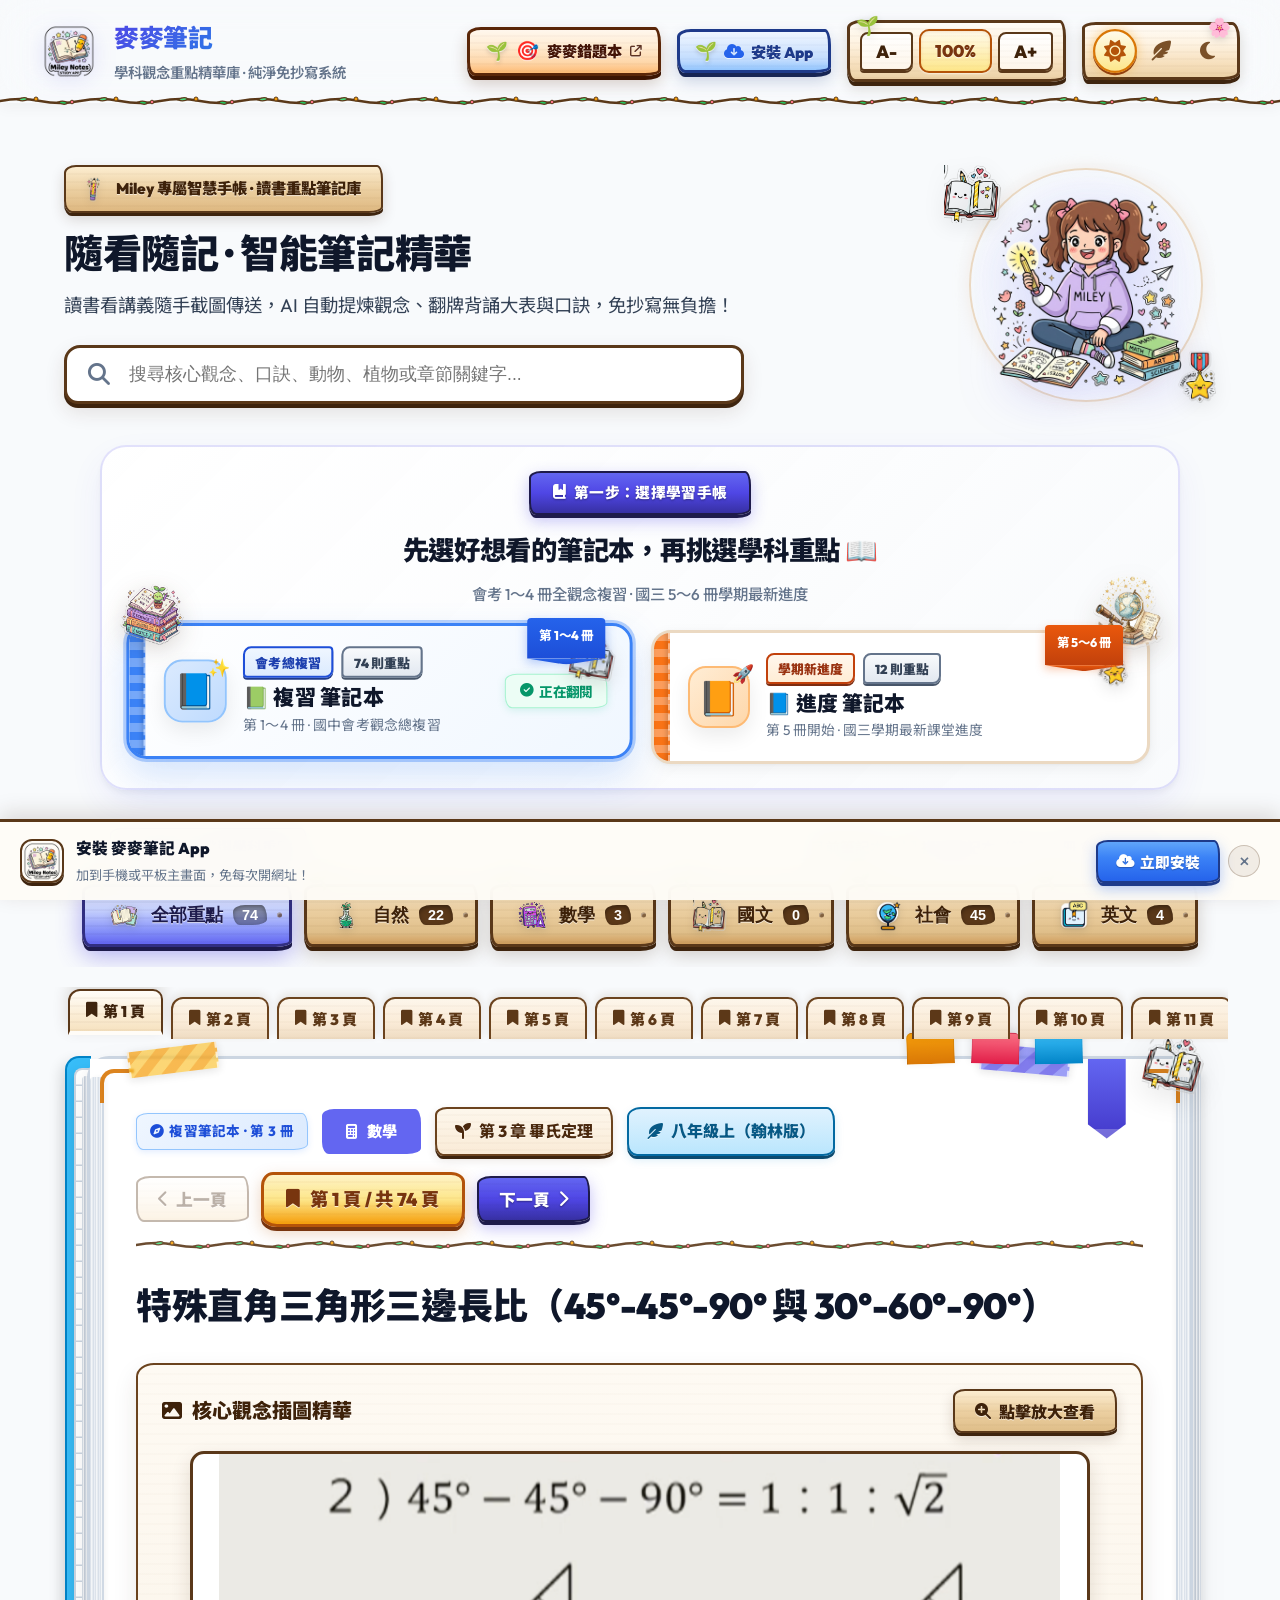
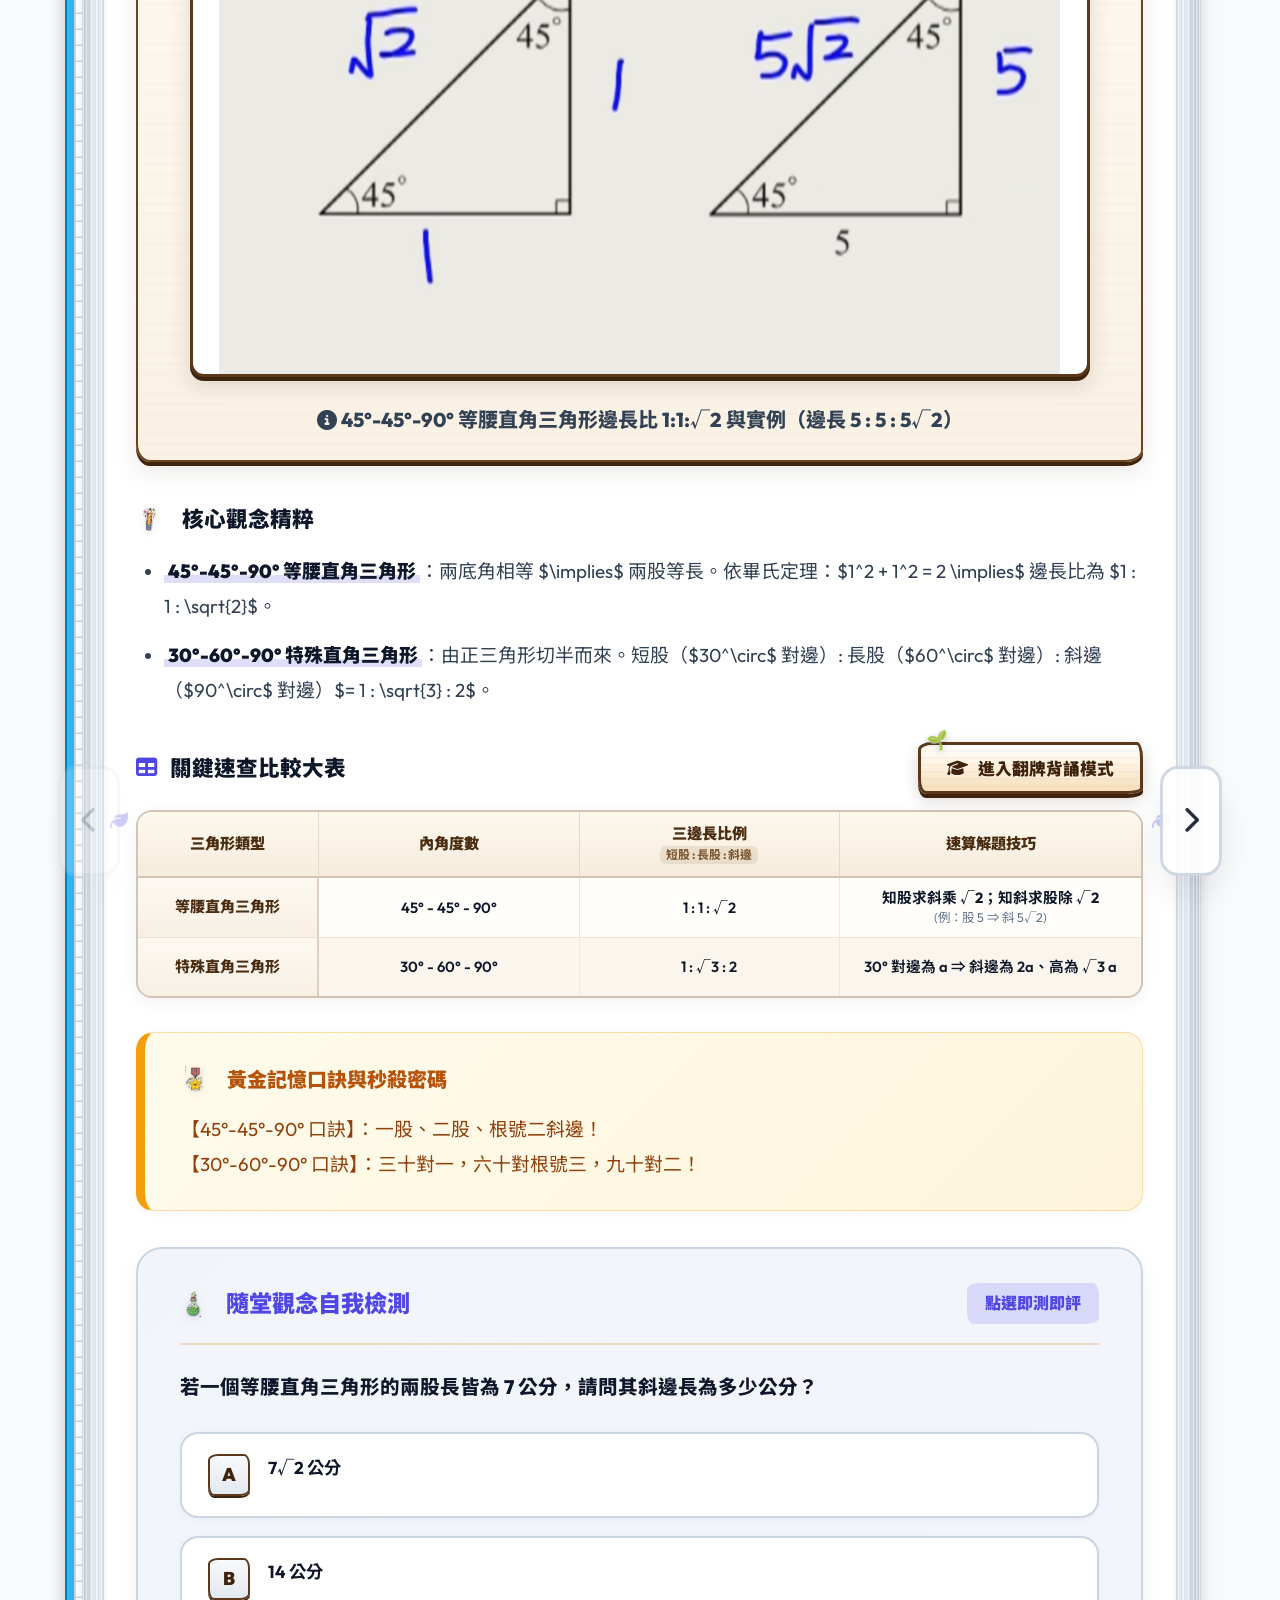
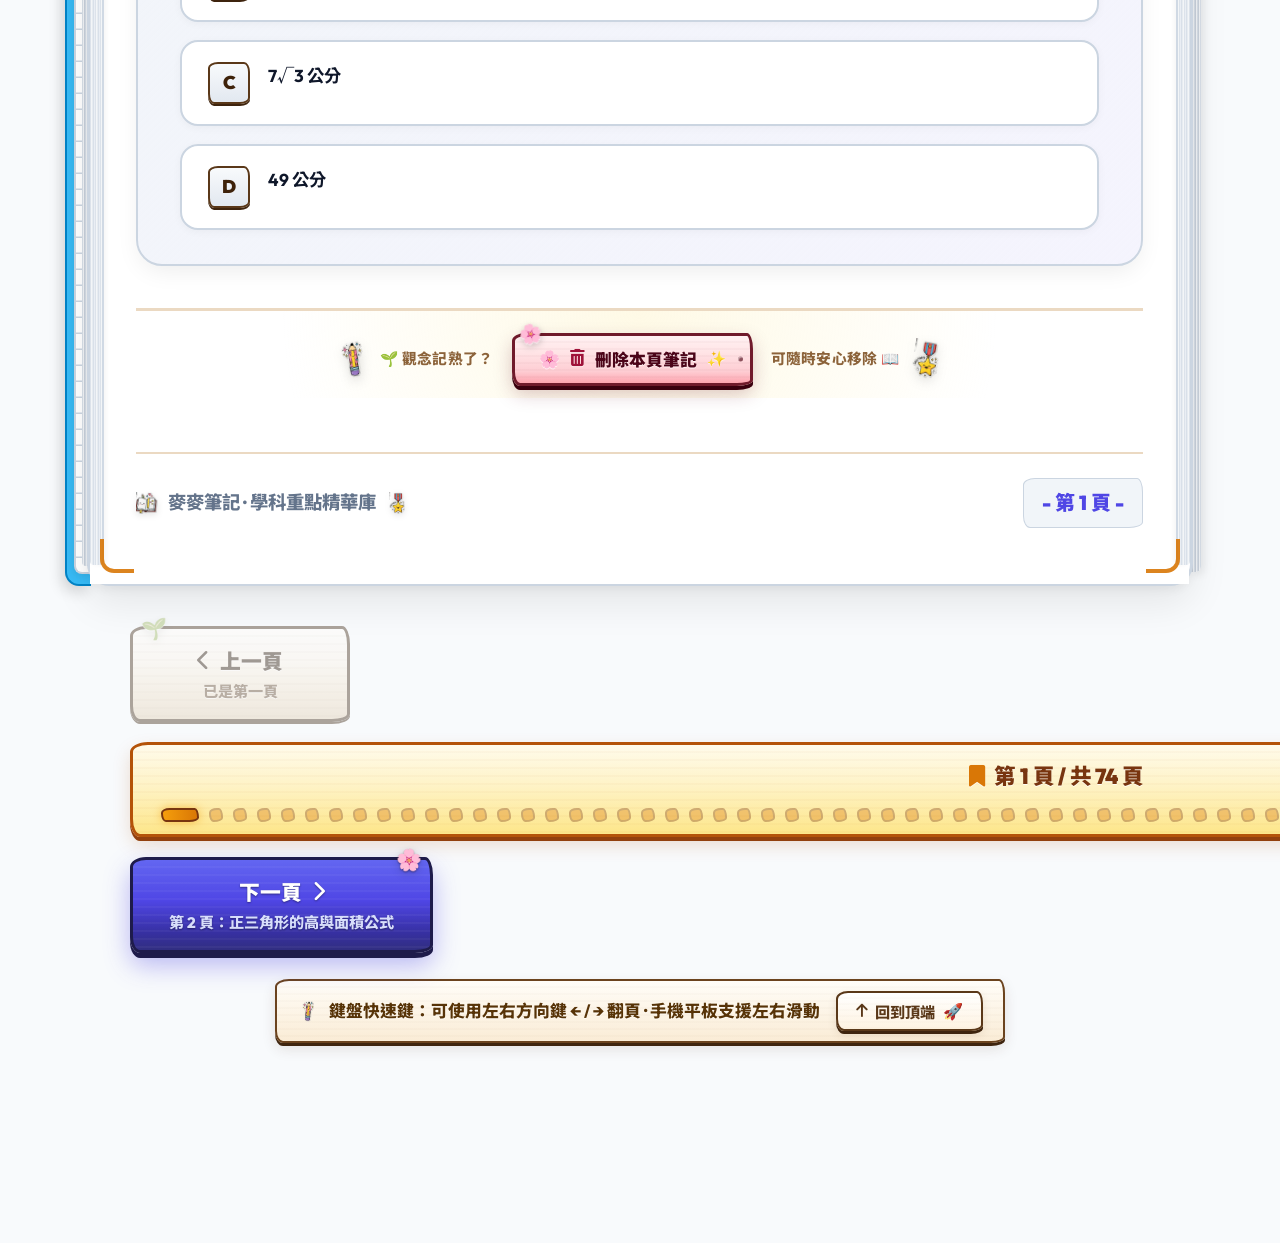
==== commit c136505d: "feat(social): 收錄犯罪追訴與偵查程序發動(告訴/告發/自首之發起者與行動意向)核心重點筆記" ====
--- a/index.html
+++ b/index.html
@@ -41,7 +41,7 @@
       // Service Worker 註冊與主動更新
       if ('serviceWorker' in navigator) {
         window.addEventListener('load', function() {
-          navigator.serviceWorker.register('sw.js?v=112').then(function(reg) {
+          navigator.serviceWorker.register('sw.js?v=113').then(function(reg) {
             if (typeof reg.update === 'function') reg.update();
           }).catch(function(err) {
             console.warn('SW register error:', err);
